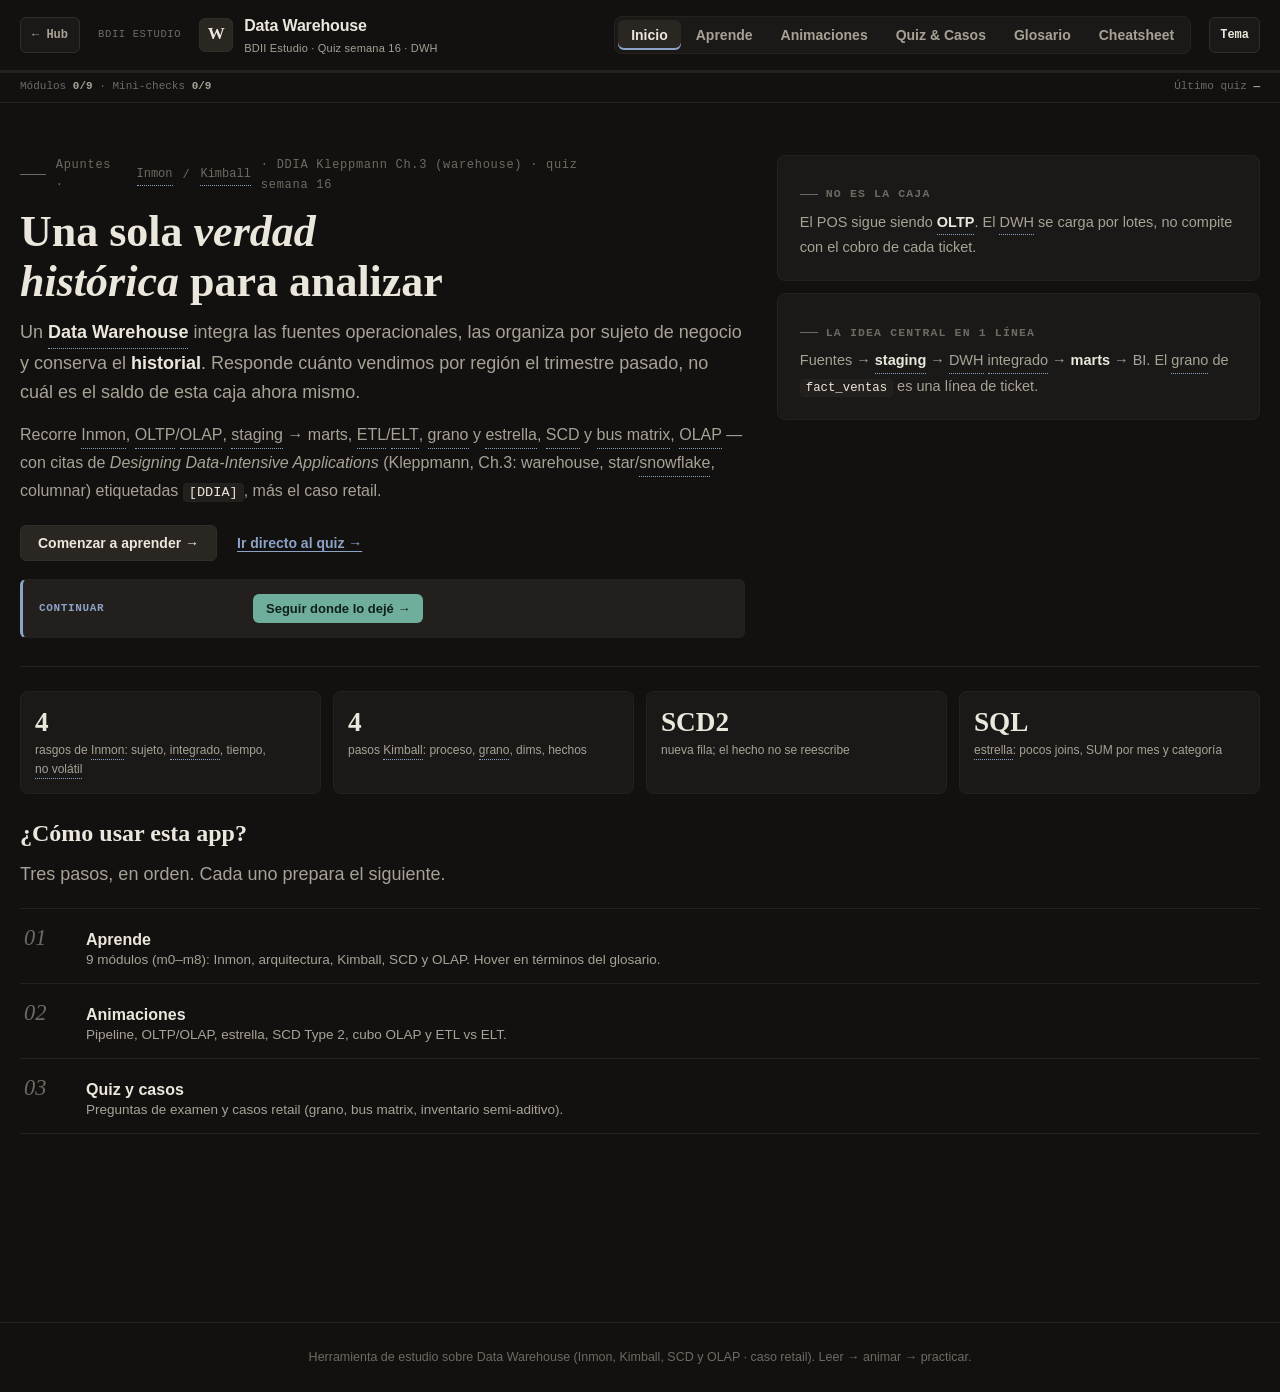
==== dwh/dwh_app.html @ 35b315e5 "Add Data Warehouse and Spark study desks for semana 16. Standalone hub cards with modules, animation" ====
<!DOCTYPE html>
<html lang="es">
<head>
<meta charset="UTF-8">
<meta name="viewport" content="width=device-width, initial-scale=1.0">
<title>Data Warehouse · BDII Estudio — Kimball / OLAP / SCD</title>
<style>
/* ============ ESTUDIO SUITE · design system v4 ("Study-desk editorial") ============
   Tesis: apuntes de curso compuestos como página editorial — titulares serif,
   datelines mono, reglas finas en vez de tarjetas, examen numerado, un solo
   azul tinta reservado a la acción. Ejes: density media · warmth cálida ·
   formality media-baja · energy quieta · ornament estructural · contrast alto.
   Offline: Georgia + sans/mono nativos (sin fuentes bloqueantes). Clases e ids
   intactos: el JS no cambia salvo iconos de módulo y flechas en tabs. */
:root{
  --bg:#131110; --bg2:#171514; --surface:#1b1917; --surface2:#221f1c; --surface3:#2a2622;
  --border:#322d27; --border-soft:#25211d;
  --text:#ece7dc; --muted:#a8a196; --dim:#6f6a61;
  --blue:#8ba3c7; --blue-soft:rgba(139,163,199,.12);
  --teal:#6fae9d; --teal-soft:rgba(111,174,157,.11);
  --orange:#c08d5c; --orange-soft:rgba(192,141,92,.11);
  --purple:#9d8ab8; --purple-soft:rgba(157,138,184,.11);
  --gold:#c2a05e; --gold-soft:rgba(194,160,94,.11);
  --pink:#b08396; --pink-soft:rgba(176,131,150,.11);
  --good:#74b18f; --bad:#c07f8c;
  --brand1:#8ba3c7; --brand2:#8ba3c7;
  --display:Georgia,'Palatino Linotype','Book Antiqua',Palatino,serif;
  --mono:ui-monospace,SFMono-Regular,Consolas,"Liberation Mono",Menlo,monospace;
  --sans:-apple-system,BlinkMacSystemFont,"Segoe UI",Roboto,"Helvetica Neue",Arial,sans-serif;
  --shadow:none;
  --shadow-sm:none;
  --radius:8px; --radius-sm:6px; --radius-xs:4px;
  --ring:0 0 0 2px rgba(139,163,199,.45);
}
*{box-sizing:border-box;}
html{scroll-behavior:smooth;}
body{
  margin:0; color:var(--text);
  font-family:var(--sans); line-height:1.7; font-size:16px;
  background:var(--bg);
  -webkit-font-smoothing:antialiased; text-rendering:optimizeLegibility;
}
body.light{
  --bg:#f4f1e9; --bg2:#ece6d5; --surface:#fbf9f2; --surface2:#f0e9d6; --surface3:#e3d8bf;
  --border:#d2c7a9; --border-soft:#e0d6bc;
  --text:#26241f; --muted:#5e594e; --dim:#948d7d;
  --blue:#3c5a86; --blue-soft:rgba(60,90,134,.09);
  --teal:#337065; --teal-soft:rgba(51,112,101,.09);
  --orange:#8f5f2b; --orange-soft:rgba(143,95,43,.09);
  --purple:#635183; --purple-soft:rgba(99,81,131,.09);
  --gold:#7d6a2e; --gold-soft:rgba(125,106,46,.10);
  --pink:#8f4f68; --pink-soft:rgba(143,79,104,.09);
  --good:#3c7a5d; --bad:#9c4a59;
  --shadow:0 1px 2px rgba(60,50,25,.08);
  --shadow-sm:0 1px 2px rgba(60,50,25,.06);
  background:var(--bg);
}
::selection{background:var(--border); color:var(--text);}
a{color:var(--blue); text-decoration:none; border-radius:3px;}
a:hover{text-decoration:underline;}
a:focus-visible, button:focus-visible, input:focus-visible{outline:none; box-shadow:var(--ring);}
::-webkit-scrollbar{width:11px; height:11px;}
::-webkit-scrollbar-thumb{background:var(--border); border-radius:8px; border:3px solid var(--bg);}
::-webkit-scrollbar-track{background:transparent;}
.skip-link{position:absolute; left:12px; top:-48px; z-index:100; background:var(--surface); color:var(--text); border:1px solid var(--border); border-radius:6px; padding:8px 14px; font-size:14px; font-weight:600; transition:top .15s ease; text-decoration:none;}
.skip-link:focus{top:12px;}

/* ============ HEADER / NAV ============ */
header{position:sticky; top:0; z-index:50; background:var(--bg); border-bottom:1px solid var(--border-soft);}
.topbar{max-width:1480px; margin:0 auto; padding:12px 20px; display:flex; align-items:center; gap:18px; flex-wrap:wrap;}
.brand{display:flex; align-items:center; gap:11px; font-weight:650; letter-spacing:-.01em; font-size:16px;}
.brand .logo{width:34px; height:34px; border-radius:6px; flex:0 0 auto; background:var(--surface3); border:1px solid var(--border); display:grid; place-items:center; font-weight:700; font-family:var(--display); font-size:17px; color:var(--text);}
.brand small{display:block; font-weight:500; font-size:11px; color:var(--muted); letter-spacing:.02em;}
.tabs{display:flex; gap:2px; margin-left:auto; flex-wrap:wrap; background:var(--surface); border:1px solid var(--border-soft); border-radius:8px; padding:3px;}
.tab{border:0; background:transparent; color:var(--muted); font-family:var(--sans); font-size:14px; font-weight:600; padding:7px 13px; border-radius:6px; cursor:pointer;}
.tab:hover{color:var(--text); background:var(--surface2);}
.tab.active{color:var(--text); background:var(--surface3); box-shadow:inset 0 -2px 0 var(--blue);}
.theme-btn{border:1px solid var(--border); background:var(--surface); color:var(--text); min-width:36px; height:36px; padding:0 10px; border-radius:6px; cursor:pointer; font-size:12px; font-weight:650; font-family:var(--mono); flex:0 0 auto;}
.theme-btn:hover{border-color:var(--dim);}
.hub-link{flex:0 0 auto; font-family:var(--mono); font-size:12px; font-weight:650; color:var(--muted); border:1px solid var(--border); background:var(--surface); padding:7px 11px; border-radius:6px; text-decoration:none; white-space:nowrap;}
.hub-link:hover{color:var(--text); border-color:var(--dim); text-decoration:none;}.suite-stamp{font-family:var(--mono);font-size:10.5px;letter-spacing:.06em;text-transform:uppercase;color:var(--dim);white-space:nowrap;}
.progress-track{height:3px; background:var(--border-soft);}
.progress-fill{height:100%; width:0; background:var(--blue); transition:width .4s ease;}

/* ============ LAYOUT / TYPE — escala 12 / 14 / 16 / 18 / 24 / 40 ============ */
main{max-width:1480px; margin:0 auto; padding:32px 20px 110px;}
.view{display:none;}
.view.active{display:block; animation:fadeUp .25s ease;}
@keyframes fadeUp{from{opacity:0;}to{opacity:1;}}
@keyframes pop{from{opacity:0;}to{opacity:1;}}
@keyframes animPulse{0%,100%{opacity:1;}50%{opacity:.55;}}
h1.title{font-family:var(--display); font-weight:700; font-size:clamp(2rem,4.4vw,2.75rem); margin:12px 0 12px; letter-spacing:0; line-height:1.12; text-wrap:balance;}
h1.title em{font-style:italic;}
h2{font-family:var(--display); font-weight:700; font-size:1.5rem; margin:0 0 12px; letter-spacing:0; line-height:1.25; text-wrap:balance;}
h3{font-family:var(--display); font-weight:700; font-size:1.15rem; margin:30px 0 10px; line-height:1.3;}
p{max-width:88ch; color:var(--muted); margin:0 0 13px; text-wrap:pretty;}
p strong, li strong, td strong{color:var(--text);}
ul, ol{color:var(--muted);}
.lede{font-size:1.125rem; color:var(--muted); max-width:84ch; line-height:1.65;}
.dateline{display:flex; align-items:center; gap:10px; font-family:var(--mono); font-size:12px; letter-spacing:.06em; color:var(--dim); margin:0 0 4px;}
.dateline::before{content:""; width:26px; height:1px; background:var(--dim);}
.dateline cite{font-style:normal; color:var(--muted);}
.kicker{display:inline-flex; align-items:center; gap:8px; font-family:var(--mono); font-size:11.5px; letter-spacing:.1em; text-transform:uppercase; color:var(--dim); font-weight:700;}
.kicker::before{content:""; width:18px; height:1px; background:var(--dim);}

.card{background:var(--surface); border:1px solid var(--border-soft); border-radius:var(--radius); padding:20px 22px; margin:14px 0;}
.card.accent-blue, .card.accent-teal, .card.accent-orange, .card.accent-purple, .card.accent-gold, .card.accent-pink{border-left:1px solid var(--border-soft);}
.callout{position:relative; border-radius:6px; padding:13px 16px 13px 48px; margin:16px 0; font-size:14px; max-width:96ch; background:var(--surface2); border:1px solid var(--border-soft); border-left:3px solid var(--dim);}
.callout::before{display:grid; place-items:center; width:24px; height:24px; border-radius:6px; position:absolute; left:12px; top:13px; font-size:13px; font-weight:700; background:var(--surface3); border:1px solid var(--border);}
.callout .lbl{font-family:var(--mono); font-size:10.5px; text-transform:uppercase; letter-spacing:.08em; margin-bottom:5px; font-weight:700; color:var(--dim);}
.callout.info{border-left-color:var(--blue);} .callout.info .lbl{color:var(--blue);} .callout.info::before{content:"i"; color:var(--blue); font-family:var(--sans); font-style:normal;}
.callout.tip{border-left-color:var(--teal);} .callout.tip .lbl{color:var(--teal);} .callout.tip::before{content:"✓"; color:var(--teal);}
.callout.warn{border-left-color:var(--orange);} .callout.warn .lbl{color:var(--orange);} .callout.warn::before{content:"!"; color:var(--orange);}
.callout.err{border-left-color:var(--bad);} .callout.err .lbl{color:var(--bad);} .callout.err::before{content:"×"; color:var(--bad);}
.callout.dark{background:var(--surface2);}
.trade{background:var(--surface2); border:1px solid var(--border-soft); border-left:3px solid var(--gold); border-radius:6px; padding:12px 15px; margin:14px 0; font-size:14px; max-width:96ch; color:var(--muted);}
.trade b{color:var(--text);}
.trade b:first-child{color:var(--text);}

code{font-family:var(--mono); font-size:.85em; background:var(--surface2); border:1px solid var(--border-soft); padding:1px 5px; border-radius:4px; color:var(--text);}
pre{background:#100f0e; color:#d8d5cf; padding:16px 18px; border-radius:4px; overflow-x:auto; font-family:var(--mono); font-size:12.5px; line-height:1.7; max-width:100%; border:1px solid var(--border-soft);}
body.light pre{background:#26241f; color:#e2ded6;}
pre code{background:none; border:0; padding:0; color:inherit; font-size:inherit;}
.kw{color:#c8b88a;} .str{color:#93b898;} .cmt{color:#6e6e76;} .fn{color:#9db4d0;} .op{color:#b39ec4;}

table{border-collapse:separate; border-spacing:0; width:100%; margin:14px 0; font-size:13.5px; border:1px solid var(--border-soft); border-radius:4px; overflow:hidden;}
th,td{padding:9px 12px; text-align:left; vertical-align:top; border-bottom:1px solid var(--border-soft);}
th{background:var(--surface2); font-weight:650; color:var(--text); font-size:12.5px;}
tr:last-child th, tr:last-child td{border-bottom:0;}
tbody tr:hover td{background:var(--surface2);}
tr:nth-child(even) td{background:color-mix(in srgb, var(--surface2) 50%, transparent);}
table, .score-chip, .step-counter{font-variant-numeric:tabular-nums;}

.pill{display:inline-block; padding:2px 10px; border-radius:999px; font-size:11.5px; font-weight:650; font-family:var(--mono); border:1px solid var(--border);}
.pill.blue{background:var(--blue-soft); color:var(--blue); border-color:transparent;}
.pill.teal{background:var(--teal-soft); color:var(--teal); border-color:transparent;}
.pill.orange{background:var(--orange-soft); color:var(--orange); border-color:transparent;}
.pill.purple{background:var(--purple-soft); color:var(--purple); border-color:transparent;}
.pill.gold{background:var(--gold-soft); color:var(--gold); border-color:transparent;}

.btn{display:inline-flex; align-items:center; gap:8px; border:1px solid var(--border); cursor:pointer; background:var(--surface3); color:var(--text); font-weight:600; font-size:14px; font-family:var(--sans); padding:9px 17px; border-radius:var(--radius-sm);}
.btn:hover{border-color:var(--dim); filter:brightness(1.1);}
.btn:active{transform:none;}
.btn:disabled{opacity:.45; cursor:default;}
.btn.ghost{background:var(--surface2); color:var(--text); border-color:var(--border-soft);}
.btn.ghost:hover{border-color:var(--dim);}
.btn.teal{background:var(--teal); border-color:transparent; color:#10201c;}
body.light .btn.teal{color:#fbf9f3;}
.btn.teal:hover{filter:brightness(.94);}
.btn.playing{background:var(--gold); border-color:transparent; color:#1a1408;}
.btn.small{padding:6px 12px; font-size:13px;}
.linklike{background:none; border:0; padding:9px 4px; cursor:pointer; color:var(--blue); font-family:var(--sans); font-size:14px; font-weight:600; text-decoration:underline; text-underline-offset:3px; text-decoration-thickness:1px;}
.linklike:hover{filter:brightness(1.15);}
.controls .btn.seg-on{border-color:var(--teal); color:var(--teal);}

/* ============ HERO (editorial: dateline, titular, una acción) ============ */
.hero{display:grid; grid-template-columns:1.5fr 1fr; gap:32px; align-items:start; padding:20px 0 8px; border-bottom:1px solid var(--border-soft); padding-bottom:28px;}
.hero-cards{display:grid; gap:12px;}
.hero-cta{display:flex; gap:16px; align-items:center; flex-wrap:wrap; margin-top:20px;}
.stat-grid{display:grid; grid-template-columns:repeat(4,1fr); gap:12px; margin:24px 0;}
.stat{background:var(--surface); border:1px solid var(--border-soft); border-radius:var(--radius); padding:16px 14px 14px; text-align:left;}
.stat .n{font-family:var(--display); font-size:1.7rem; font-weight:700; color:var(--text); font-variant-numeric:tabular-nums; line-height:1.1;}
.stat .l{font-size:12px; color:var(--muted); margin-top:4px; line-height:1.5;}
.path{list-style:none; margin:18px 0; padding:0; border-top:1px solid var(--border-soft);}
.path li{border-bottom:1px solid var(--border-soft);}
.path-step{display:flex; gap:18px; align-items:baseline; width:100%; text-align:left; background:none; border:0; padding:16px 4px; cursor:pointer; color:var(--text); font-family:var(--sans);}
.path-step:hover .path-t{color:var(--blue);}
.path-n{font-family:var(--display); font-style:italic; font-size:1.4rem; color:var(--dim); min-width:44px;}
.path-step:hover .path-n{color:var(--blue);}
.path-t{display:block; font-size:16px; font-weight:650; color:var(--text);}
.path-d{display:block; font-size:13.5px; color:var(--muted); margin-top:3px; max-width:80ch;}

/* ============ APRENDE ============ */
.aprende-layout{display:grid; grid-template-columns:220px minmax(0,1fr); gap:36px; align-items:start;}
.module-nav{position:sticky; top:78px; display:flex; flex-direction:column; gap:2px; background:var(--surface); border:1px solid var(--border-soft); border-radius:var(--radius); padding:6px;}
.module-link{display:flex; align-items:center; gap:10px; text-align:left; cursor:pointer; background:transparent; border:0; border-radius:6px; color:var(--muted); font-family:var(--sans); font-size:13.5px; font-weight:600; padding:8px 11px; border-left:2px solid transparent;}
.module-link:hover{background:var(--surface2); color:var(--text);}
.module-link.active{background:var(--surface2); color:var(--text); border-left-color:var(--blue);}
.module-link .idx{font-family:var(--mono); font-size:11px; color:var(--dim);}
.module-link.done .check{margin-left:auto; color:var(--good); font-size:13px; font-weight:700;}
.module-content{min-width:0;}
.module-content > h2{margin-top:4px;}
.done-banner{display:none; align-items:center; gap:10px; background:var(--surface2); border:1px solid var(--border-soft); border-left:3px solid var(--good); border-radius:6px; padding:9px 14px; margin-bottom:14px; color:var(--text); font-weight:600; font-size:14px;}
.module-pager{display:flex; justify-content:space-between; gap:12px; margin-top:24px; flex-wrap:wrap;}
.legend{display:flex; gap:10px; flex-wrap:wrap; margin:14px 0;}

/* ============ SVG figures ============ */
figure{margin:20px 0;}
figure svg{width:100%; height:auto; display:block; background:var(--surface); border:1px solid var(--border-soft); border-radius:4px;}
figure figcaption{font-size:14px; color:var(--muted); background:var(--surface); border:1px solid var(--border-soft); border-radius:6px; padding:9px 13px; margin-top:8px; font-family:var(--sans);}
figure figcaption span{color:var(--text);}
.tnode{font:600 13px var(--sans); fill:var(--text);}
.tedge{font:400 11px var(--mono); fill:var(--muted);}
svg text.svgcap{font:700 14px var(--sans); fill:var(--gold);}
svg .flow{stroke-dasharray:7 5; animation:dashmove 0.9s linear infinite;}
@keyframes dashmove{to{stroke-dashoffset:-12;}}
.controls{display:flex; gap:10px; flex-wrap:wrap; align-items:center; margin:12px 0;}
.controls label{cursor:pointer;}
input[type="checkbox"]{accent-color:var(--blue);}
input[type="range"]{-webkit-appearance:none; appearance:none; height:4px; border-radius:99px; background:var(--border); outline-offset:4px;}
input[type="range"]::-webkit-slider-thumb{-webkit-appearance:none; width:16px; height:16px; border-radius:50%; background:var(--text); border:none; cursor:pointer;}
input[type="range"]::-moz-range-thumb{width:16px; height:16px; border-radius:50%; background:var(--text); border:none; cursor:pointer;}

/* ============ ANIM feedback ============ */
.anim-status{display:flex; align-items:center; gap:12px; margin:14px 0 4px; flex-wrap:wrap;}
.status-badge{font-family:var(--mono); font-size:11.5px; font-weight:700; padding:3px 11px; border-radius:999px; background:var(--surface2); border:1px solid var(--border); color:var(--muted); white-space:nowrap;}
.status-badge.playing{color:var(--teal); border-color:var(--teal); animation:animPulse 1.4s ease-in-out infinite;}
.status-badge.paused{color:var(--gold); border-color:var(--gold);}
.status-badge.done{color:var(--good); border-color:var(--good);}
.anim-progress{flex:1; min-width:140px; height:6px; border-radius:999px; background:var(--surface2); overflow:hidden; border:1px solid var(--border-soft);}
.anim-progress-fill{height:100%; width:0; background:var(--blue); transition:width .4s ease;}
.step-counter{font-family:var(--mono); font-size:12px; color:var(--dim); min-width:52px; text-align:right;}
.narrator{background:var(--surface); border:1px solid var(--border-soft); border-left:3px solid var(--blue); border-radius:6px; padding:11px 15px; margin:10px 0; font-size:15px; line-height:1.65; color:var(--text); min-height:52px;}
.narrator b{color:var(--text);}

/* ============ QUIZ (examen numerado) ============ */
.quiz-toolbar{display:flex; gap:12px; align-items:center; flex-wrap:wrap; margin:14px 0;}
.score-chip{background:var(--surface); border:1px solid var(--border); border-radius:999px; padding:6px 14px; font-weight:650; font-family:var(--mono); font-size:13.5px; font-variant-numeric:tabular-nums;}
.question-card{background:var(--surface); border:1px solid var(--border-soft); border-radius:var(--radius); padding:20px 22px; margin:16px 0; scroll-margin-top:90px;}
.qmeta{display:flex; gap:8px; align-items:center; margin-bottom:10px; flex-wrap:wrap;}
.qmeta .qnum{font-family:var(--display); font-style:italic; font-size:15px; color:var(--dim);}
.qtag{font-family:var(--mono); font-size:11px; font-weight:700; padding:2px 9px; border-radius:999px; border:1px solid transparent;}
.qtext{font-size:16.5px; font-weight:650; margin-bottom:12px; color:var(--text); line-height:1.6;}
.opts{counter-reset:qa;}
.opt{position:relative; display:block; width:100%; text-align:left; cursor:pointer; font-family:var(--sans); background:var(--surface); border:1px solid var(--border-soft); color:var(--text); border-radius:6px; padding:10px 13px 10px 50px; margin:7px 0; font-size:14px; line-height:1.55;}
.opt::before{counter-increment:qa; content:counter(qa,upper-alpha); position:absolute; left:11px; top:50%; transform:translateY(-50%); width:26px; height:26px; display:grid; place-items:center; border-radius:6px; background:var(--surface2); border:1px solid var(--border); font-family:var(--mono); font-size:12px; font-weight:700; color:var(--dim);}
.opt:hover{border-color:var(--dim);}
.opt:hover::before{color:var(--text); border-color:var(--dim);}
.opt.correct{border-color:var(--good);}
.opt.correct::before{background:var(--good); border-color:var(--good); color:#0e1512;}
.opt.wrong{border-color:var(--bad);}
.opt.wrong::before{background:var(--bad); border-color:var(--bad); color:#fff;}
.opt:disabled{cursor:default;}
.opt:disabled:not(.correct):not(.wrong){opacity:.7;}
.explain{display:none; background:var(--surface2); border:1px solid var(--border-soft); border-left:3px solid var(--teal); border-radius:0 6px 6px 0; padding:13px 15px; margin-top:11px; font-size:13.5px; color:var(--muted);}
.explain.show{display:block; animation:pop .2s ease;}
.explain .why{font-weight:700; color:var(--text);}
.quiz-result{display:none; text-align:center; padding:30px; background:var(--surface); border-radius:var(--radius); border:1px solid var(--border-soft); margin:20px 0;}
.quiz-result.show{display:block; animation:pop .25s ease;}
.big-score{font-family:var(--display); font-size:3.2rem; font-weight:700; color:var(--text); font-variant-numeric:tabular-nums; line-height:1;}
.grade-bar{height:10px; border-radius:999px; background:var(--surface2); border:1px solid var(--border-soft); overflow:hidden; margin:14px auto; max-width:420px;}
.grade-fill{height:100%; width:0; border-radius:999px; background:var(--blue); transition:width .6s ease;}
.case-card{background:var(--surface); border:1px solid var(--border-soft); border-radius:var(--radius); padding:20px 22px; margin:18px 0; scroll-margin-top:90px;}
.case-card h3{margin-top:6px;}
.case-step{background:var(--surface2); border:1px solid var(--border-soft); border-radius:6px; padding:12px 15px; margin:10px 0; font-size:14px;}
.hint-btn{font-family:var(--mono); font-size:12.5px;}
.reveal-btn{margin-top:6px;}

/* ============ GLOSARIO ============ */
.glossary-search{width:100%; max-width:480px; background:var(--surface); border:1px solid var(--border); color:var(--text); font-family:var(--sans); font-size:14.5px; padding:11px 15px 11px 40px; border-radius:6px; margin:12px 0 8px; background-image:url("data:image/svg+xml,%3Csvg xmlns='http://www.w3.org/2000/svg' width='15' height='15' viewBox='0 0 24 24' fill='none' stroke='%236f6a61' stroke-width='2.2' stroke-linecap='round'%3E%3Ccircle cx='11' cy='11' r='7'/%3E%3Cpath d='M20 20l-3.5-3.5'/%3E%3C/svg%3E"); background-repeat:no-repeat; background-position:13px center;}
.glossary-search:focus{border-color:var(--blue); box-shadow:var(--ring); outline:none;}
.glossary-search::placeholder{color:var(--dim);}
.gloss-term{background:var(--surface); border:1px solid var(--border-soft); border-radius:6px; padding:15px 17px; margin:10px 0; border-left:2px solid transparent;}
.gloss-term:hover{border-left-color:var(--dim);}
.gloss-term h3{margin:0 0 5px; font-size:15.5px;}
.gloss-term .def{color:var(--muted); font-size:14px;}

/* ============ CHEATSHEET ============ */
#cheatsheetContent{display:grid; grid-template-columns:1fr 1fr; gap:0 14px; align-items:start;}
#cheatsheetContent .card{margin:7px 0;}
#cheatsheetContent .card:first-child{grid-column:1 / -1;}

footer{margin-top:60px; padding:24px 20px; border-top:1px solid var(--border-soft); text-align:center; color:var(--dim); font-size:12.5px;}

@media(max-width:860px){
  body{font-size:15.5px;}
  .hero{grid-template-columns:1fr;}
  .stat-grid{grid-template-columns:repeat(2,1fr);}
  .path-step{padding:14px 2px;}
  #cheatsheetContent{grid-template-columns:1fr;}
  .aprende-layout{grid-template-columns:1fr;}
  .module-nav{position:static; flex-direction:row; overflow-x:auto; padding:6px; scrollbar-width:thin;}
  .module-link{white-space:nowrap; border-left:0; border-bottom:2px solid transparent; border-radius:0;}
  .module-link.active{border-bottom-color:var(--blue);}
  h1.title{font-size:1.7rem;}
  .tabs{margin-left:0;}
  table{display:block; overflow-x:auto;}
}
@media print{
  header, .hub-link, .suite-stamp, .tabs, .theme-btn, .progress-track, .controls, .anim-status, .narrator, .quiz-toolbar, #glossarySearch, .module-pager, .theme-btn, .module-nav, footer{display:none !important;}
  body{background:#fff;}
  main{max-width:100%; padding:0;}
  .view{display:none !important;}
  #view-cheatsheet{display:block !important;}
  #cheatsheetContent{display:grid; grid-template-columns:1fr 1fr; gap:8px;}
  #cheatsheetContent .card{box-shadow:none; break-inside:avoid; border:1px solid #999; margin:4px 0; padding:10px 12px;}
}
@media (prefers-reduced-motion: reduce){
  html{scroll-behavior:auto;}
  *, *::before, *::after{animation-duration:.01ms !important; animation-iteration-count:1 !important; transition-duration:.01ms !important;}
  svg .flow{animation:none;}
}


/* ============ GLOSSARY TIP BUBBLES (Study-desk speech) ============ */
.tip-term{position:relative; cursor:help; border-bottom:1.5px dotted var(--blue); color:inherit; font-weight:650; background:transparent; padding:0; margin:0; font:inherit; display:inline; border-radius:0; border-top:0; border-left:0; border-right:0;}
.tip-term:hover, .tip-term:focus-visible, .tip-term.is-open{border-bottom-color:var(--gold); color:var(--gold);}
.tip-term:focus-visible{outline:none; box-shadow:none;}
.tip-bubble{position:absolute; z-index:80; left:50%; bottom:calc(100% + 10px); transform:translateX(-50%); width:min(340px, 78vw); padding:12px 14px; background:var(--surface2); color:var(--text); border:1px solid var(--border); border-radius:10px 10px 10px 4px; box-shadow:0 8px 24px rgba(0,0,0,.28); font-family:var(--sans); font-size:13px; font-weight:500; line-height:1.55; text-align:left; opacity:0; visibility:hidden; pointer-events:none; transition:opacity .15s ease, visibility .15s ease;}
.tip-bubble::after{content:""; position:absolute; left:50%; bottom:-7px; transform:translateX(-50%) rotate(45deg); width:12px; height:12px; background:var(--surface2); border-right:1px solid var(--border); border-bottom:1px solid var(--border);}
.tip-bubble .tip-k{display:block; font-family:var(--mono); font-size:11px; letter-spacing:.04em; text-transform:uppercase; color:var(--blue); margin-bottom:4px;}
.tip-bubble .tip-ref{display:block; margin-top:6px; font-size:11.5px; color:var(--dim);}
.tip-term:hover .tip-bubble, .tip-term:focus-within .tip-bubble, .tip-term.is-open .tip-bubble{opacity:1; visibility:visible; pointer-events:auto;}
.tip-term.tip-below .tip-bubble{bottom:auto; top:calc(100% + 10px); border-radius:4px 10px 10px 10px;}
.tip-term.tip-below .tip-bubble::after{bottom:auto; top:-7px; border-right:0; border-bottom:0; border-left:1px solid var(--border); border-top:1px solid var(--border);}
@media (hover:none){
  .tip-term:hover .tip-bubble{opacity:0; visibility:hidden;}
  .tip-term.is-open .tip-bubble{opacity:1; visibility:visible; pointer-events:auto;}
}
@media print{ .tip-bubble{display:none !important;} .tip-term{border-bottom:none; font-weight:inherit;} }

/* ============ STUDY UX v5 (resume / TOC / quiz modes / comfort) ============ */
.progress-meta{display:flex; justify-content:space-between; gap:10px; align-items:center; max-width:1480px; margin:0 auto; padding:4px 20px 6px; font-family:var(--mono); font-size:11px; color:var(--dim); flex-wrap:wrap;}
.progress-meta b{color:var(--muted); font-weight:650;}
.continue-card{margin:18px 0 0; padding:14px 16px; background:var(--surface2); border:1px solid var(--border-soft); border-left:3px solid var(--blue); border-radius:6px; display:flex; gap:14px; align-items:center; flex-wrap:wrap;}
.continue-card .cc-label{font-family:var(--mono); font-size:11px; letter-spacing:.06em; text-transform:uppercase; color:var(--blue); font-weight:700;}
.continue-card .cc-detail{font-size:14px; color:var(--muted); flex:1; min-width:200px;}
.continue-card .cc-detail strong{color:var(--text);}
.module-outline{position:sticky; top:78px; z-index:5; display:flex; gap:6px; flex-wrap:wrap; padding:8px 0 10px; margin:0 0 8px; background:linear-gradient(var(--bg) 70%, transparent); border-bottom:1px solid var(--border-soft);}
.module-outline a{font-family:var(--mono); font-size:11px; font-weight:650; color:var(--muted); text-decoration:none; padding:4px 9px; border-radius:999px; border:1px solid var(--border-soft); background:var(--surface); white-space:nowrap;}
.module-outline a:hover{color:var(--text); border-color:var(--dim); text-decoration:none;}
.module-content h3, .module-content .trade{scroll-margin-top:110px;}
.module-chip{font-family:var(--mono); font-size:11px; font-weight:700; color:var(--dim); margin:0 0 8px;}
.module-content.reading-mode{line-height:1.85;}
.module-content.reading-mode p, .module-content.reading-mode .lede{max-width:72ch; font-size:1.05em;}
.anim-learn-link{margin-top:10px; font-size:13px;}
.seg-tabs{display:flex; gap:4px; flex-wrap:wrap; margin:10px 0 4px; background:var(--surface); border:1px solid var(--border-soft); border-radius:8px; padding:3px; width:fit-content;}
.seg-tab{border:0; background:transparent; color:var(--muted); font-family:var(--sans); font-size:13.5px; font-weight:600; padding:7px 14px; border-radius:6px; cursor:pointer;}
.seg-tab:hover{color:var(--text); background:var(--surface2);}
.seg-tab.active{color:var(--text); background:var(--surface3); box-shadow:inset 0 -2px 0 var(--blue);}
.quiz-panel, .cases-panel{display:none;}
.quiz-panel.active, .cases-panel.active{display:block;}
.quiz-modes, .quiz-filters, .quiz-page-ctl{display:flex; gap:6px; align-items:center; flex-wrap:wrap;}
.quiz-modes .btn.seg-on, .quiz-filters .btn.seg-on, .quiz-page-ctl .btn.seg-on{border-color:var(--blue); color:var(--blue);}
.quiz-nav{display:flex; gap:10px; align-items:center; justify-content:space-between; flex-wrap:wrap; margin:14px 0;}
.quiz-map{display:flex; gap:4px; flex-wrap:wrap; max-width:100%;}
.quiz-map button{width:28px; height:28px; border-radius:6px; border:1px solid var(--border-soft); background:var(--surface); color:var(--dim); font-family:var(--mono); font-size:11px; font-weight:700; cursor:pointer; padding:0;}
.quiz-map button:hover{border-color:var(--dim); color:var(--text);}
.quiz-map button.answered{background:var(--blue-soft); color:var(--blue); border-color:transparent;}
.quiz-map button.wrong{background:var(--pink-soft); color:var(--bad);}
.quiz-map button.correct{background:var(--teal-soft); color:var(--good);}
.quiz-map button.current{box-shadow:var(--ring);}
.quiz-remediation{text-align:left; margin:16px auto 0; max-width:640px;}
.quiz-remediation a{display:inline-block; margin:3px 6px 3px 0; font-size:13px;}
.tip-bubble .tip-gloss{display:inline-block; margin-top:8px; font-family:var(--mono); font-size:11px; font-weight:700; color:var(--blue); cursor:pointer; border:0; background:none; padding:0; text-decoration:underline; text-underline-offset:2px;}
.tip-term.tip-left .tip-bubble{left:0; transform:none;}
.tip-term.tip-right .tip-bubble{left:auto; right:0; transform:none;}
body.light .module-outline{background:linear-gradient(var(--bg) 70%, transparent);}
@media(max-width:860px){
  .module-outline{position:static; top:auto;}
}
@media print{
  .continue-card, .seg-tabs, .quiz-modes, .quiz-filters, .quiz-page-ctl, .quiz-nav, .module-outline, .module-chip, .progress-meta, .anim-learn-link, .print-hint{display:none !important;}
  @page{margin:12mm;}
}

</style>
</head>
<body><a class="skip-link" href="#main">Saltar al contenido</a>
<header>
  <div class="topbar">
    <a class="hub-link" href="../index.html">← Hub</a><span class="suite-stamp">BDII Estudio</span>
    <div class="brand"><div class="logo">W</div><div><div>Data Warehouse</div>
        <small>BDII Estudio · Quiz semana 16 · DWH</small></div></div>
    <nav class="tabs" id="tabs" role="tablist" aria-label="Vistas de estudio">
      <button class="tab active" role="tab" aria-selected="true" data-view="inicio">Inicio</button>
      <button class="tab" role="tab" aria-selected="false" data-view="aprende">Aprende</button>
      <button class="tab" role="tab" aria-selected="false" data-view="animaciones">Animaciones</button>
      <button class="tab" role="tab" aria-selected="false" data-view="quiz">Quiz & Casos</button>
      <button class="tab" role="tab" aria-selected="false" data-view="glosario">Glosario</button>
      <button class="tab" role="tab" aria-selected="false" data-view="cheatsheet">Cheatsheet</button>
    </nav>
    <button type="button" class="theme-btn" id="themeBtn" title="Cambiar tema" aria-label="Cambiar tema">Tema</button>
  </div>
  <div class="progress-track"><div class="progress-fill" id="progressFill"></div></div>
  <div class="progress-meta" id="progressMeta"><span id="progressLabel">Módulos 0/9</span><span id="progressQuizHint"></span></div>
</header>
<main id="main">
<section id="view-inicio" class="view active">
  <div class="hero">
    <div>
      <p class="dateline">Apuntes · Inmon/Kimball · DDIA Kleppmann Ch.3 (warehouse) · quiz semana 16</p>
      <h1 class="title">Una sola <em>verdad histórica</em> para analizar</h1>
      <p class="lede">Un <strong>Data Warehouse</strong> integra las fuentes operacionales, las organiza por sujeto de negocio y conserva el <strong>historial</strong>. Responde cuánto vendimos por región el trimestre pasado, no cuál es el saldo de esta caja ahora mismo.</p>
      <p>Recorre Inmon, OLTP/OLAP, staging → marts, ETL/ELT, grano y estrella, SCD y bus matrix, OLAP — con citas de <cite>Designing Data-Intensive Applications</cite> (Kleppmann, Ch.3: warehouse, star/snowflake, columnar) etiquetadas <code>[DDIA]</code>, más el caso retail.</p>
      <div class="hero-cta">
        <button class="btn" onclick="go('aprende')">Comenzar a aprender →</button>
        <button class="linklike" onclick="go('quiz')">Ir directo al quiz →</button>
      </div>
      <div class="continue-card" id="continueCard" hidden>
        <div>
          <div class="cc-label">Continuar</div>
          <div class="cc-detail" id="continueDetail"></div>
        </div>
        <button class="btn teal small" id="continueBtn" type="button">Seguir donde lo dejé →</button>
      </div>
    </div>
    <div class="hero-cards">
      <div class="card accent-blue" style="margin:0;"><div class="kicker">No es la caja</div><p style="margin:6px 0 0; font-size:14.5px;">El POS sigue siendo <strong>OLTP</strong>. El DWH se carga por lotes, no compite con el cobro de cada ticket.</p></div>
      <div class="card accent-teal" style="margin:0;"><div class="kicker">La idea central en 1 línea</div><p style="margin:6px 0 0; font-size:14.5px;">Fuentes → <strong>staging</strong> → DWH integrado → <strong>marts</strong> → BI. El grano de <code>fact_ventas</code> es una línea de ticket.</p></div>
    </div>
  </div>
  <div class="stat-grid">
    <div class="stat"><div class="n">4</div><div class="l">rasgos de Inmon: sujeto, integrado, tiempo, no volátil</div></div>
    <div class="stat"><div class="n">4</div><div class="l">pasos Kimball: proceso, grano, dims, hechos</div></div>
    <div class="stat"><div class="n">SCD2</div><div class="l">nueva fila; el hecho no se reescribe</div></div>
    <div class="stat"><div class="n">SQL</div><div class="l">estrella: pocos joins, SUM por mes y categoría</div></div>
  </div>
  <h2>¿Cómo usar esta app?</h2>
  <p class="lede">Tres pasos, en orden. Cada uno prepara el siguiente.</p>
  <ol class="path">
    <li><button class="path-step" onclick="go('aprende')"><span class="path-n">01</span><span><span class="path-t">Aprende</span><span class="path-d">9 módulos (m0–m8): Inmon, arquitectura, Kimball, SCD y OLAP. Hover en términos del glosario.</span></span></button></li>
    <li><button class="path-step" onclick="go('animaciones')"><span class="path-n">02</span><span><span class="path-t">Animaciones</span><span class="path-d">Pipeline, OLTP/OLAP, estrella, SCD Type 2, cubo OLAP y ETL vs ELT.</span></span></button></li>
    <li><button class="path-step" onclick="go('quiz')"><span class="path-n">03</span><span><span class="path-t">Quiz y casos</span><span class="path-d">Preguntas de examen y casos retail (grano, bus matrix, inventario semi-aditivo).</span></span></button></li>
  </ol>
</section>
<section id="view-aprende" class="view">
  <span class="kicker">Ruta de aprendizaje</span>
  <h2>Aprende Data Warehouse desde cero</h2>
  <p class="lede">Sigue los módulos en orden. Fuente: apuntes de Data Warehouse (Inmon, Kimball, grano, SCD, OLAP) y el caso retail. Los términos con <strong>subrayado punteado</strong> abren el glosario. Los <strong>Trade-off</strong> son los que más caen en el quiz.</p>
  <div class="aprende-layout"><nav class="module-nav" id="moduleNav"></nav><div class="module-content" id="moduleContent"></div></div>
</section>
<section id="view-animaciones" class="view">
  <span class="kicker">Laboratorio visual</span>
  <h2>Animaciones interactivas</h2>
  <p class="lede">Pipeline del almacén, OLTP frente a OLAP, estrella, SCD Type 2, cubo y ETL/ELT. Cada animación tiene play/paso y narrador.</p>
  <div class="card accent-blue" id="anim-pipeline"><h3>1 · Pipeline: fuentes, staging, DWH, marts, BI</h3>
    <p style="font-size:14px;">El lote sale del POS, aterriza crudo, se integra y recién entonces alimenta el dashboard.</p>
    <div class="controls"><button class="btn small" onclick="animPipeline.step()">Siguiente paso →</button><button class="btn small ghost" onclick="animPipeline.play()">Reproducir</button><button class="btn small ghost" onclick="animPipeline.reset()">Reiniciar</button></div>
    <figure><svg id="svgGraph" viewBox="0 0 720 340" role="img" aria-label="Pipeline DWH"></svg><figcaption>Pipeline · <span id="graphCaption">Pulsa "Siguiente paso".</span></figcaption></figure>
    <p class="anim-learn-link"><button class="linklike" type="button" onclick="goModule('m2')">Leer en Aprende → Módulo 2</button></p></div>
  <div class="card accent-purple" id="anim-oltp-olap"><h3>2 · OLTP de caja frente a OLAP</h3>
    <p style="font-size:14px;">Stock de un SKU ahora mismo, contra ventas de categoría en el trimestre.</p>
    <div class="controls"><button class="btn small" onclick="animOltpOlap.step()">Siguiente paso →</button><button class="btn small ghost" onclick="animOltpOlap.play()">Reproducir</button><button class="btn small ghost" onclick="animOltpOlap.reset()">Reiniciar</button></div>
    <figure><svg id="svgCheck" viewBox="0 0 720 360" role="img" aria-label="OLTP vs OLAP"></svg><figcaption>OLTP / OLAP · <span id="checkCaption">Pulsa "Siguiente paso".</span></figcaption></figure>
    <p class="anim-learn-link"><button class="linklike" type="button" onclick="goModule('m1')">Leer en Aprende → Módulo 1</button></p></div>
  <div class="card accent-teal" id="anim-star"><h3>3 · Estrella de FactVentas</h3>
    <p style="font-size:14px;">Hecho al centro, dimensiones alrededor y <code>ticket_id</code> degenerado.</p>
    <div class="controls"><button class="btn small" onclick="animStar.step()">Siguiente paso →</button><button class="btn small ghost" onclick="animStar.play()">Reproducir</button><button class="btn small ghost" onclick="animStar.reset()">Reiniciar</button></div>
    <figure><svg id="svgEnemy" viewBox="0 0 720 300" role="img" aria-label="Esquema estrella"></svg><figcaption>Estrella · <span id="enemyCaption">Pulsa "Siguiente paso".</span></figcaption></figure>
    <p class="anim-learn-link"><button class="linklike" type="button" onclick="goModule('m5')">Leer en Aprende → Módulo 5</button></p></div>
  <div class="card accent-orange" id="anim-scd2"><h3>4 · SCD Type 2: Ana pasa a VIP</h3>
    <p style="font-size:14px;">Nueva fila con vigencia. Las ventas viejas siguen en la surrogate anterior.</p>
    <div class="controls"><button class="btn small" onclick="animScd2.step()">Siguiente paso →</button><button class="btn small ghost" onclick="animScd2.play()">Reproducir</button><button class="btn small ghost" onclick="animScd2.reset()">Reiniciar</button></div>
    <figure><svg id="svgZookie" viewBox="0 0 720 340" role="img" aria-label="SCD Type 2"></svg><figcaption>SCD 2 · <span id="zookieCaption">Pulsa "Siguiente paso".</span></figcaption></figure>
    <p class="anim-learn-link"><button class="linklike" type="button" onclick="goModule('m7')">Leer en Aprende → Módulo 7</button></p></div>
  <div class="card accent-gold" id="anim-cube"><h3>5 · Operaciones OLAP</h3>
    <p style="font-size:14px;">Roll-up, drill-down, slice, dice y pivot sobre el cubo de ventas.</p>
    <div class="controls"><button class="btn small" onclick="animCube.step()">Siguiente paso →</button><button class="btn small ghost" onclick="animCube.play()">Reproducir</button><button class="btn small ghost" onclick="animCube.reset()">Reiniciar</button></div>
    <figure><svg id="svgArch" viewBox="0 0 720 360" role="img" aria-label="Operaciones OLAP"></svg><figcaption>Cubo · <span id="archCaption">Pulsa "Siguiente paso".</span></figcaption></figure>
    <p class="anim-learn-link"><button class="linklike" type="button" onclick="goModule('m8')">Leer en Aprende → Módulo 8</button></p></div>
  <div class="card accent-pink" id="anim-etl-elt"><h3>6 · ETL frente a ELT</h3>
    <p style="font-size:14px;">Transformar antes de cargar, o cargar crudo y transformar con SQL en el destino.</p>
    <div class="controls"><button class="btn small" onclick="animEtlElt.step()">Siguiente paso →</button><button class="btn small ghost" onclick="animEtlElt.play()">Reproducir</button><button class="btn small ghost" onclick="animEtlElt.reset()">Reiniciar</button></div>
    <figure><svg id="svgEtl" viewBox="0 0 720 340" role="img" aria-label="ETL vs ELT"></svg><figcaption>ETL / ELT · <span id="etlCaption">Pulsa "Siguiente paso".</span></figcaption></figure>
    <p class="anim-learn-link"><button class="linklike" type="button" onclick="goModule('m3')">Leer en Aprende → Módulo 3</button></p></div>
</section>
<section id="view-quiz" class="view">
  <span class="kicker">Comprueba tu aprendizaje</span>
  <h2>Quiz y casos</h2>
  <p class="lede">Las marcadas con <span class="pill gold">trade-off</span> preguntan <strong>qué se gana y qué se pierde</strong>. Usa Estudio (feedback ya), Examen (nota al final) o Solo falladas.</p>
  <div class="seg-tabs" role="tablist" aria-label="Quiz o casos">
    <button type="button" class="seg-tab active" id="tabQuizPanel" data-panel="quiz">Preguntas</button>
    <button type="button" class="seg-tab" id="tabCasesPanel" data-panel="cases">Casos</button>
  </div>
  <div class="quiz-panel active" id="quizPanel">
    <div class="quiz-toolbar">
      <span class="score-chip" id="scoreChip">0 / 0 correctas</span>
      <div class="quiz-modes" id="quizModes">
        <button type="button" class="btn ghost small seg-on" data-mode="study">Estudio</button>
        <button type="button" class="btn ghost small" data-mode="exam">Examen</button>
        <button type="button" class="btn ghost small" data-mode="wrong">Solo falladas</button>
      </div>
      <div class="quiz-filters" id="quizFilters"></div>
      <div class="quiz-page-ctl" id="quizPageCtl">
        <span style="font-size:12px;color:var(--dim);font-family:var(--mono);">Vista</span>
        <button type="button" class="btn ghost small" data-page="1">1</button>
        <button type="button" class="btn ghost small" data-page="5">5</button>
        <button type="button" class="btn ghost small seg-on" data-page="all">Todas</button>
      </div>
      <button class="btn ghost small" type="button" onclick="quiz.reset()">Reiniciar</button>
    </div>
    <div class="quiz-nav" id="quizNav" hidden>
      <button type="button" class="btn ghost small" id="quizPrev">← Anterior</button>
      <div class="quiz-map" id="quizMap"></div>
      <button type="button" class="btn ghost small" id="quizNext">Siguiente →</button>
    </div>
    <div id="quizContainer"></div>
    <div class="quiz-result" id="quizResult">
      <div class="big-score" id="quizPercent">0%</div>
      <div class="grade-bar"><div class="grade-fill" id="gradeFill"></div></div>
      <p id="quizMsg" style="text-align:center; margin:0 auto;"></p>
      <div class="quiz-remediation" id="quizRemediation"></div>
    </div>
  </div>
  <div class="cases-panel" id="casesPanel">
    <h2 style="margin-top:8px;">Casos prácticos</h2>
    <p class="lede">Intenta resolver antes de ver la solución. Pistas y soluciones se guardan en este dispositivo.</p>
    <div id="casesContainer"></div>
  </div>
</section>
<section id="view-glosario" class="view">
  <span class="kicker">Referencia rápida</span>
  <h2>Glosario</h2>
  <p class="lede">Misma fuente que las burbujas del Aprende. Escribe para filtrar (ej: grano, SCD, estrella, OLAP).</p>
  <input class="glossary-search" id="glossarySearch" type="text" placeholder="Filtra por término o definición (ej: grano, SCD, estrella, OLAP)…">
  <div id="glossaryList"></div>
</section>
<section id="view-cheatsheet" class="view">
  <span class="kicker">Repaso de último minuto</span>
  <h2>Cheatsheet</h2>
  <p class="lede">Todo lo esencial en una página. Ideal para imprimir o guardar PDF antes del quiz.</p>
  <div class="hero-cta print-hint" style="margin:10px 0 16px;">
    <button type="button" class="btn teal small" onclick="window.print()">Imprimir / Guardar PDF</button>
    <span style="font-size:13px;color:var(--dim);">Esta pestaña ya está activa — Ctrl+P también funciona.</span>
  </div>
  <div id="cheatsheetContent"></div>
</section>
</main>
<footer>Herramienta de estudio sobre Data Warehouse (Inmon, Kimball, SCD y OLAP · caso retail). Leer → animar → practicar.</footer>
<script>
const MODULES = [
{ id:'m0', tag:'Módulo 0', accent:'gold', title:'Qué es un Data Warehouse y por qué se separa del OLTP',
summary:'Repositorio analítico con historial. El analista consulta otra base para no frenar la caja.',
html: `
<p class="lede">Un <strong>Data Warehouse</strong> es un repositorio centralizado, orientado al análisis, que integra datos de varios sistemas operacionales, los modela para consultar y guarda un <strong>historial</strong> consistente. No es la caja.</p>
<div class="callout info"><div class="lbl">Fuente · [resumen]</div>Bill Inmon lo caracteriza en cuatro rasgos: <strong>orientado al sujeto</strong>, <strong>integrado</strong>, con <strong>variación en el tiempo</strong> y <strong>no volátil</strong>. Sirve para preguntar cuánto vendimos por región el trimestre pasado comparado con el año anterior. No sirve para preguntar el saldo de la cuenta X en este instante.</div>
<h3>Las cuatro ideas, en corto</h3>
<table><tr><th>#</th><th>Rasgo</th><th>En la práctica</th></tr>
<tr><td>1</td><td>Orientado al sujeto</td><td>Ventas, clientes, inventario — no “el módulo del ERP”.</td></tr>
<tr><td>2</td><td>Integrado</td><td>Misma clave de cliente, misma moneda, misma zona horaria.</td></tr>
<tr><td>3</td><td>Variación en el tiempo</td><td>Queda el estado de ayer, no solo el valor de hoy.</td></tr>
<tr><td>4</td><td>No volátil</td><td>Se carga por lotes. Un hecho ya cargado no se edita como un pedido.</td></tr></table>
<div class="callout info"><div class="lbl">Fuente · [DDIA · p.113]</div>"Those queries are often expensive, scanning large parts of the dataset, which can harm the performance of concurrently executing transactions."<br>Kleppmann cuenta por qué el administrador no deja al analista suelto en la base operacional: la consulta ad hoc recorre una porción grande de los datos y le quita aire a las transacciones que se están cobrando al mismo tiempo. Por eso, a finales de los 80 y principios de los 90, las empresas dejaron de usar el OLTP para analítica y pasaron a una base aparte.</div>
<div class="callout info"><div class="lbl">Fuente · [DDIA · p.114]</div>"A data warehouse, by contrast, is a separate database that analysts can query to their hearts' content, without affecting OLTP operations."<br>El almacén es esa otra base. Contiene una <strong>copia de solo lectura</strong> de los distintos OLTP de la empresa. El dato se extrae (volcado periódico o flujo continuo de cambios), se transforma a un esquema cómodo para analizar, se limpia y se carga. Ese proceso es el <strong>ETL</strong> (Fig. 3-8). La ventaja: el almacén se puede optimizar para el patrón analítico; los índices del capítulo, que sirven al OLTP, no responden bien una agregación grande.</div>
<div class="callout tip"><div class="lbl">Didáctico · caso retail</div>La caja (POS) anota cada venta al momento: eso es operacional. De noche el almacén analítico copia esas ventas, las cruza con productos, tiendas y el calendario fiscal, y las deja quietas. Sin ese almacén, cada gerencia exporta un Excel con su propia definición de “venta”. Con el DWH, todos leen la misma verdad histórica, y el cobro del sábado de rebajas no compite con el tablero.</div>
<div class="trade"><b>Trade-off 0 · Una sola verdad, un poco más tarde.</b> Ganas: el analista consulta cuanto quiera y la caja sigue cobrando. Pierdes: el tablero ve el último lote (o el flujo ya aplicado), no el ticket que se está pagando en este segundo.</div>
<div class="callout warn"><div class="lbl">Error común</div>Usar el DWH para “¿cuál es el saldo de esta cuenta ahora?” o, al revés, lanzar el agregado de tres años sobre el POS. La primera pregunta es OLTP. La segunda es del almacén.</div>
`,
mini:{q:'Según Kleppmann, ¿por qué el analista no corre el agregado sobre el OLTP?', opts:['Porque SQL no sabe sumar','Porque el escaneo analítico es caro y perjudica las transacciones que se ejecutan a la vez','Porque el DWH no guarda ventas','Porque el POS no tiene clave primaria'], a:1, why:'DDIA p.113–114: la consulta ad hoc barre muchos datos. El almacén es otra base, de copia de lectura, para no tocar el OLTP.'} },
{ id:'m1', tag:'Módulo 1', accent:'blue', title:'Las 4 de Inmon y OLTP contra OLAP',
summary:'Sujeto, integración, tiempo y no volatilidad, más el contraste de acceso de Kleppmann.',
html: `
<p class="lede">Inmon fija el contrato del almacén. OLTP y OLAP no son “la misma base con más índices”: cambian el propósito, el patrón de acceso y quién consulta.</p>
<h3>Qué significa cada rasgo de Inmon</h3>
<div class="callout info"><div class="lbl">Fuente · [resumen]</div>Orientado al sujeto: el modelo habla de Ventas o Cliente, no del módulo del ERP. Integrado: un solo significado de cliente, moneda y zona horaria. Variación temporal: snapshots y SCD en las dimensiones. No volátil: ETL por lotes, sin UPDATE masivo de hechos ya cargados.</div>
<table><tr><th>#</th><th>Característica</th><th>Se ve así</th></tr>
<tr><td>1</td><td>Orientado al sujeto</td><td>Áreas de negocio, no aplicaciones.</td></tr>
<tr><td>2</td><td>Integrado</td><td><code>cliente_id</code>, moneda y huso horario unificados.</td></tr>
<tr><td>3</td><td>Variación temporal</td><td>Fotos diarias; la dimensión recuerda el segmento anterior.</td></tr>
<tr><td>4</td><td>No volátil</td><td>El hecho cargado se conserva; no se “corrige” como un pedido abierto.</td></tr></table>
<h3>OLTP frente a OLAP, como lo pide el curso</h3>
<table><tr><th>Aspecto</th><th>OLTP</th><th>OLAP</th></tr>
<tr><td>Propósito</td><td>Transacciones del día</td><td>Análisis, reportes, KPI</td></tr>
<tr><td>Operaciones</td><td>INSERT, UPDATE, DELETE frecuentes</td><td>SELECT agregados, pocos writes</td></tr>
<tr><td>Modelo</td><td>Alta normalización (3FN+)</td><td>Desnormalizado (estrella)</td></tr>
<tr><td>Quién consulta</td><td>Operadores y aplicaciones</td><td>Analistas, BI, dirección</td></tr>
<tr><td>Latencia</td><td>Milisegundos</td><td>Segundos a minutos, aceptable</td></tr>
<tr><td>Ejemplo</td><td>Un pedido de e-commerce</td><td>Ventas por categoría en el año</td></tr></table>
<div class="callout info"><div class="lbl">Fuente · [DDIA · p.112]</div>Kleppmann separa los patrones antes de ponerles nombre. El OLTP busca <strong>pocos registros por clave</strong>, con un índice, e inserta o actualiza según lo que teclea el usuario. La consulta analítica <strong>recorre muchísimos registros</strong>, lee pocas columnas y calcula un agregado (conteo, suma, promedio), no devuelve la fila cruda. Ejemplos de ventas: ingreso total de cada tienda en enero; cuántos plátanos de más se vendieron en la última promo; qué marca de alimento infantil se compra junto con los pañales de la marca X.</div>
<div class="callout info"><div class="lbl">Fuente · [DDIA · p.113]</div>La Table 3-1 pone el contraste así. Lectura: pocos registros por clave, frente a un agregado sobre muchísimos. Escritura: accesos aleatorios de baja latencia desde el usuario, frente a <strong>carga masiva (ETL)</strong> o un flujo de eventos. Quién lo usa: el cliente final vía la aplicación, frente al analista interno. Qué representa el dato: el <strong>estado actual</strong>, frente a la <strong>historia de eventos</strong>. Tamaño: gigabytes a terabytes, frente a terabytes a petabytes. La nota al pie aclara que “online” en OLAP no es el sitio web: el analista explora de forma interactiva, no solo abre un reporte ya fijo.</div>
<p>En la superficie los dos mundos hablan SQL. Por dentro no: muchos motores se especializan en uno u otro. SQL Server o SAP HANA pueden hacer ambos, pero cada vez son <strong>dos motores</strong> detrás de la misma interfaz SQL <span class="callout-src">(DDIA p.115)</span>.</p>
<div class="callout tip"><div class="lbl">Didáctico · caso retail</div>OLTP: “¿Hay stock del SKU 8842 en Central?”. Eso es una clave, el estado de ahora. OLAP: “¿Qué categoría creció más en Q3 en la zona Norte?”. Eso barre el historial de eventos y no debe competir con el cobro.</div>
<div class="trade"><b>Trade-off 1 · Sacar el análisis de la caja.</b> Ganas: el POS sigue en milisegundos y el almacén se diseña para barrer historia. Pierdes: el tablero no ve la venta de hace treinta segundos; ve el último lote integrado.</div>
<div class="callout warn"><div class="lbl">Error común</div>Decir que OLAP es “OLTP con más índices”. Kleppmann marca lo contrario: el índice que encuentra una clave sirve al OLTP y responde mal el escaneo analítico. Cambia la pregunta, la forma de la tabla y el ritmo de escritura.</div>
`,
mini:{q:'En la Table 3-1 de Kleppmann, el dato analítico representa sobre todo…', opts:['El estado actual de una sola cuenta','La historia de eventos a lo largo del tiempo','Un índice B+ del POS','El saldo en vivo de la caja'], a:1, why:'OLTP = latest state. OLAP = history of events. DDIA p.113.'} },
{ id:'m2', tag:'Módulo 2', accent:'purple', title:'Arquitectura: staging, DWH, marts y metadatos',
summary:'Del sistema fuente al dashboard, con marts dependientes y tres clases de metadatos.',
html: `
<p class="lede">El almacén no es una sola tabla. Hay una zona de aterrizaje, un núcleo integrado, subconjuntos por equipo y una capa de consumo.</p>
<h3>El flujo</h3>
<div class="callout info"><div class="lbl">Fuente · [resumen]</div>Fuentes OLTP, APIs o archivos entran por ETL o ELT a staging (crudo, poco transformado). El DWH empresarial integra: en Inmon suele ser 3FN; en Kimball puede ser el bus de hechos. De ahí salen marts de ventas, inventario o CRM, y BI consume dashboards, cubos o features.</div>
<pre><code>Fuentes (POS, WMS, OMS, HR)
        → staging / landing
        → DWH integrado
        → marts (tienda, finanzas, CRM)
        → BI</code></pre>
<table><tr><th>Capa</th><th>Qué guarda</th></tr>
<tr><td>Staging</td><td>Lote crudo, trazable. Calidad mínima. Sin joins de negocio.</td></tr>
<tr><td>DWH</td><td>Modelo corporativo integrado.</td></tr>
<tr><td>Data mart</td><td>Recorte para un departamento o un caso de uso.</td></tr>
<tr><td>BI</td><td>Consulta final: tablero, cubo, modelo semántico.</td></tr></table>
<div class="callout info"><div class="lbl">Fuente · [DDIA · p.113]</div>Kleppmann lista los OLTP que una empresa grande ya no puede consultar “a mano”: el sitio de cara al cliente, el punto de venta de las tiendas físicas, el inventario, las rutas, los proveedores, los empleados. Cada uno vive casi solo. La Fig. 3-8 (p.114) dibuja el ETL simplificado hacia el almacén. El curso parte esa flecha en capas: staging, núcleo, marts y BI. El libro no nombra el mart; la idea de “una copia analítica de todos esos sistemas” es la misma.</div>
<h3>Mart dependiente o independiente</h3>
<table><tr><th>Tipo</th><th>De dónde sale</th><th>Ventaja</th><th>Riesgo</th></tr>
<tr><td>Dependiente</td><td>Del DWH corporativo</td><td>Misma métrica, gobernanza</td><td>El núcleo puede volverse cuello de botella</td></tr>
<tr><td>Independiente</td><td>Directo de las fuentes</td><td>Un área entrega rápido</td><td>Silos y “venta” definida de dos maneras</td></tr></table>
<p>Kimball prefiere marts <strong>dependientes</strong> que comparten dimensiones conformadas. Inmon construye primero el DWH en 3FN; el mart es una extracción o una vista.</p>
<h3>Tres metadatos</h3>
<table><tr><th>Tipo</th><th>Ejemplos</th></tr>
<tr><td>Técnicos</td><td>Esquemas, linaje, jobs, SLAs</td></tr>
<tr><td>De negocio</td><td>Qué significa “venta neta”, quién es dueño del dato, políticas</td></tr>
<tr><td>Operacionales</td><td>Log de carga, filas rechazadas, watermark de extracción</td></tr></table>
<p>Sin metadatos no hay confianza cuando el esquema de origen cambia, ni forma de saber qué lote se cargó.</p>
<div class="callout tip"><div class="lbl">Didáctico · caso retail</div>Fuentes: POS, WMS, OMS y RR.HH. (el mismo mapa que Kleppmann: caja, inventario, pedidos, empleados). Staging: <code>stg_pos_ventas</code> y <code>stg_inv_snapshot</code>, todavía sin el join de margen. Bus: <code>fact_ventas</code>, <code>fact_inventario</code>, <code>fact_pedidos</code> más dimensiones compartidas. Marts: operaciones de tienda y finanzas. BI lee el mart, no la caja.</div>
<h3>Checklist de staging</h3>
<ul>
<li><code>batch_id</code> y timestamp de extracción</li>
<li>Fuente y zona horaria anotadas</li>
<li>Fechas y decimales con cast explícito</li>
<li>Duplicados vistos con clave natural y hash</li>
<li>Nulos en claves obligatorias van a rechazos</li>
<li>Las reglas de negocio se quedan para el DWH</li>
<li>Retención corta (días o semanas) y linaje (<code>source_system</code>, archivo o PK de origen)</li>
</ul>
<div class="trade"><b>Trade-off 2 · Mart rápido o métrica única.</b> Ganas con el mart independiente: un equipo no espera al modelo corporativo. Pierdes: dos tableros pueden no cuadrar el mismo lunes.</div>
<div class="callout warn"><div class="lbl">Error común</div>Calcular margen, segmentos o SCD dentro de staging. Esa capa aterriza y deja rastro; la regla de negocio vive en el DWH.</div>
`,
mini:{q:'¿Dónde van las reglas de negocio complejas (margen, segmento, SCD)?', opts:['En la tabla de staging, junto al archivo crudo','En la capa del DWH, después del aterrizaje','En el POS, para no tener DWH','Solo en el nombre del dashboard'], a:1, why:'Staging conserva el lote. La integración y las reglas se aplican al entrar al almacén.'} },
{ id:'m3', tag:'Módulo 3', accent:'teal', title:'ETL contra ELT, Inmon contra Kimball',
summary:'Dónde ocurre la transformación, y si el núcleo es 3FN o un bus dimensional.',
html: `
<p class="lede">Hay dos decisiones distintas que a veces se mezclan: <strong>cómo se mueve el dato</strong> (ETL o ELT) y <strong>cómo se modela el núcleo</strong> (Inmon o Kimball).</p>
<h3>ETL y ELT</h3>
<div class="callout info"><div class="lbl">Fuente · [resumen]</div>En ETL la transformación corre en un motor aparte y el DWH recibe datos ya conformados. En ELT se carga el crudo y se transforma con SQL dentro del destino. En la nube, ELT es el patrón habitual: landing en object storage y SQL versionado (dbt y similares).</div>
<table><tr><th></th><th>ETL</th><th>ELT</th></tr>
<tr><td>Transformación</td><td>Fuera del DWH</td><td>En el motor SQL del DWH o del lake</td></tr>
<tr><td>Cuándo conviene</td><td>Fuentes heterogéneas y reglas pesadas</td><td>Destino que escala (Snowflake, BigQuery)</td></tr>
<tr><td>Zona previa</td><td>Staging muy usado</td><td>Landing en objetos + tablas raw</td></tr></table>
<div class="callout info"><div class="lbl">Fuente · [DDIA · p.114]</div>"Data is extracted from OLTP databases (using either a periodic data dump or a continuous stream of updates), transformed into an analysis-friendly schema, cleaned up, and then loaded into the data warehouse. This process of getting data into the warehouse is known as Extract–Transform–Load (ETL)."<br>Eso es el ETL clásico del libro: extraer (volcado periódico o flujo continuo), transformar a un esquema amigable para el análisis, limpiar y cargar (Fig. 3-8). Kleppmann no desarrolla el ELT por nombre. El ELT —cargar crudo y transformar dentro del motor— es la variante de curso y de nube, sobre la misma idea de sacar el dato del OLTP.</div>
<h3>Inmon y Kimball</h3>
<table><tr><th></th><th>Inmon</th><th>Kimball</th></tr>
<tr><td>Núcleo</td><td>DWH relacional en 3FN</td><td>Dimensional (estrella) en todo el bus</td></tr>
<tr><td>Recorrido</td><td>Top-down: primero la empresa</td><td>Bottom-up: mart a mart, dimensiones conformadas</td></tr>
<tr><td>Normalización</td><td>Alta en el núcleo</td><td>Baja en hechos y dimensiones de presentación</td></tr>
<tr><td>Tiempo al primer tablero</td><td>Más largo al inicio</td><td>Entregas por proceso de negocio</td></tr>
<tr><td>Encaja si</td><td>Hay gobierno fuerte y muchas fuentes distintas</td><td>El BI necesita salir por procesos, de forma iterativa</td></tr></table>
<p>El capítulo de Kleppmann no elige entre Inmon y Kimball. Sí dice que el modelo del almacén suele ser relacional, porque SQL cae bien a la analítica, y que el estilo habitual es la estrella (modelado dimensional). Eso se parece al consumo de Kimball. El 3FN corporativo de Inmon es materia del curso.</p>
<div class="callout tip"><div class="lbl">Didáctico · caso retail</div>Si el curso pide modelo estrella y FactVentas, el hilo es Kimball. Si la empresa exige un único 3FN antes de cualquier dashboard, el matiz es Inmon. Muchas organizaciones integran al estilo Inmon y publican al estilo Kimball. Puedes cargar con ELT en BigQuery y aun así publicar la estrella: el transporte no elige el modelo.</div>
<div class="trade"><b>Trade-off 3 · Gobierno primero o tablero primero.</b> Ganas con Inmon: una sola definición antes de proliferar marts. Pierdes: el primer dashboard tarda. Ganas con Kimball: un proceso (la venta en caja) ya se puede consultar. Pierdes: sin dimensiones conformadas aparecen métricas gemelas.</div>
<div class="callout warn"><div class="lbl">Error común</div>Tratar ETL/ELT e Inmon/Kimball como la misma elección. El libro describe el ETL clásico. El curso añade ELT. Ninguno de los dos obliga a un 3FN o a una estrella.</div>
`,
mini:{q:'El ETL que describe Kleppmann consiste en…', opts:['Cargar el crudo y transformar solo dentro del DWH (eso es ELT)','Extraer del OLTP (volcado o flujo), transformar a un esquema analítico, limpiar y cargar','Consultar el POS en vivo','Sobrescribir los hechos cada vez que cambia un atributo'], a:1, why:'DDIA p.114: Extract–Transform–Load clásico. El ELT es la variante de curso/nube.'} },
{ id:'m4', tag:'Módulo 4', accent:'orange', title:'Grano y los 4 pasos de Kimball',
summary:'Declarar qué es una fila antes de elegir dimensiones y medidas.',
html: `
<p class="lede">El <strong>grano</strong> dice qué representa una fila de la tabla de hechos. Si no está escrito, el resto del modelo se apoya en un supuesto.</p>
<h3>Dos granos distintos</h3>
<div class="callout info"><div class="lbl">Fuente · [resumen]</div>Una fila puede ser una línea de ticket, o las ventas del día por tienda y SKU. El segundo grano es más grueso: ya no puedes volver a la línea. La regla es declarar el grano por escrito antes de diseñar dimensiones y medidas. Cambiarlo después obliga a reconstruir los hechos.</div>
<table><tr><th>Grano</th><th>Una fila es…</th><th>Qué ya no puedes preguntar</th></tr>
<tr><td>Fino</td><td>Una línea de ticket (un SKU en un cobro)</td><td>Nada de lo que la línea no traiga</td></tr>
<tr><td>Grueso</td><td>Ventas del día por tienda y SKU</td><td>El ticket, la hora, el cajero de esa línea</td></tr></table>
<h3>Los 4 pasos</h3>
<ol>
<li><strong>Elegir el proceso de negocio</strong> — por ejemplo, registrar la venta en caja.</li>
<li><strong>Declarar el grano</strong> — por ejemplo, la línea de detalle del ticket.</li>
<li><strong>Identificar las dimensiones</strong> — fecha, tienda, producto, cliente, empleado, promoción.</li>
<li><strong>Identificar los hechos (medidas)</strong> — cantidad, importe bruto, descuento, costo, margen.</li>
</ol>
<p>Se repite el método para inventario diario, pedido web o devolución. Cada proceso tiene su propio grano.</p>
<div class="callout info"><div class="lbl">Fuente · [DDIA · p.116]</div>"Usually, facts are captured as individual events, because this allows maximum flexibility of analysis later."<br>Capturar el evento suelto (y no un total ya resumido) es la misma razón del grano fino: después se puede agregar de muchas formas. El costo es una tabla de hechos enorme. En la p.117, si el cliente compra varios productos a la vez, cada uno es <strong>una fila distinta</strong> del hecho. Eso es el grano de línea, no el de ticket.</div>
<div class="callout tip"><div class="lbl">Didáctico · caso retail</div>Proceso: ventas POS. Grano: una fila de <code>fact_ventas</code> es una línea del ticket (un SKU, en un ticket, en un instante de cobro). Un ticket con 5 productos produce 5 filas. Si el grano fuera “el ticket”, sería 1 fila, y hay que decirlo explícitamente. Kleppmann elige las filas separadas “for simplicity” y, sobre todo, para no cerrar el análisis.</div>
<div class="trade"><b>Trade-off 4 · Grano fino.</b> Ganas: puedes agregar hacia arriba (día, categoría, región) sin haberlo decidido el día del diseño. Pierdes: más filas. Una empresa grande puede tener decenas de petabytes de historia, casi toda en tablas de hechos (DDIA p.116).</div>
<div class="callout warn"><div class="lbl">Error común</div>Modelar una fila por ticket cuando el grano escrito es la línea — o al revés — y luego sorprenderse de que la cantidad no cuadra con el POS. Cambiar el grano obliga a reconstruir, no alcanza un UPDATE.</div>
`,
mini:{q:'¿Cuál es el orden de los 4 pasos de Kimball?', opts:['Medidas, SQL, cubo, dashboard','Proceso de negocio, grano, dimensiones, hechos','Staging, ELT, MOLAP, lakehouse','SCD 1, SCD 2, SCD 3, bus'], a:1, why:'Primero el proceso, después qué es una fila, después el contexto y al final las medidas.'} },
{ id:'m5', tag:'Módulo 5', accent:'gold', title:'Estrella, copo, galaxia, FactVentas y columnas',
summary:'Hecho-evento al centro, dimensiones alrededor, y por qué el almacén suele guardar por columna.',
html: `
<p class="lede">Con el grano declarado, la presentación clásica es la <strong>estrella</strong>: una tabla de hechos y dimensiones alrededor. El almacén, además, suele guardar ese hecho <strong>por columnas</strong>, porque la consulta analítica no pide la fila entera.</p>
<h3>Tres esquemas</h3>
<div class="callout info"><div class="lbl">Fuente · [resumen]</div>Estrella: hecho al centro, dimensiones desnormalizadas, pocos joins. Copo de nieve: la jerarquía de la dimensión se normaliza en tablas hijas; ahorra espacio y suma joins. Galaxia (constelación): varios hechos comparten dimensiones. Eso es el bus de Kimball.</div>
<table><tr><th>Esquema</th><th>Forma</th><th>Conviene recordar</th></tr>
<tr><td>Estrella</td><td>Hecho + dimensiones desnormalizadas</td><td>La consulta se lee de un vistazo</td></tr>
<tr><td>Copo de nieve</td><td>Jerarquías en tablas hijas</td><td>Menos redundancia, más joins</td></tr>
<tr><td>Galaxia</td><td>Varios hechos, dimensiones compartidas</td><td>Una sola <code>dim_producto</code> para ventas, inventario y pedidos</td></tr></table>
<div class="callout info"><div class="lbl">Fuente · [DDIA · p.115]</div>"Each row of the fact table represents an event that occurred at a particular time (here, each row represents a customer's purchase of a product)."<br>La Fig. 3-9 es la estrella de un supermercado. Al centro, <code>fact_sales</code>. Cada fila es un evento. Si en vez de ventas fuera tráfico web, la fila sería una vista de página o un clic. El nombre “estrella” sale de dibujar el hecho en el medio y las dimensiones como rayos (p.117).</div>
<div class="callout info"><div class="lbl">Fuente · [DDIA · p.116]</div>"The dimensions represent the who, what, where, when, how, and why of the event."<br>Unas columnas del hecho son atributos (precio de venta, costo de compra, para poder calcular el margen). Otras son claves foráneas a las <strong>tablas de dimensión</strong>. <code>dim_product</code> trae SKU, descripción, marca, categoría, tamaño. La fecha también suele ser dimensión, para colgar festivos y distinguir venta de feriado y de día normal (p.117).</div>
<div class="callout info"><div class="lbl">Fuente · [DDIA · p.117]</div>"Snowflake schemas are more normalized than star schemas, but star schemas are often preferred because they are simpler for analysts to work with."<br>En el copo, marca y categoría son tablas hijas y <code>dim_product</code> apunta con FK, en vez de guardar el texto. Está más normalizado. La estrella se prefiere porque el analista trabaja con menos joins. Las tablas del almacén suelen ser anchas: el hecho pasa de 100 columnas, a veces varios cientos.</div>
<h3>fact_ventas del curso</h3>
<table><tr><th>Columna</th><th>Rol</th></tr>
<tr><td><code>fecha_key</code></td><td>FK a <code>dim_fecha</code></td></tr>
<tr><td><code>tienda_key</code></td><td>FK a <code>dim_tienda</code></td></tr>
<tr><td><code>producto_key</code></td><td>FK a <code>dim_producto</code></td></tr>
<tr><td><code>cliente_key</code></td><td>FK a <code>dim_cliente</code></td></tr>
<tr><td><code>empleado_key</code></td><td>FK a <code>dim_empleado</code></td></tr>
<tr><td><code>ticket_id</code></td><td>Dimensión degenerada</td></tr>
<tr><td><code>cantidad</code>, <code>venta_bruta</code>, <code>descuento</code>, <code>costo</code></td><td>Medidas aditivas</td></tr>
<tr><td><code>margen</code></td><td>Derivada. Kleppmann deja precio y costo en el hecho para poder calcularla</td></tr></table>
<h3>Consulta de la estrella (curso)</h3>
<pre><code>SELECT d.anio, d.mes, p.categoria,
       SUM(f.venta_bruta) AS venta_bruta,
       SUM(f.descuento) AS descuento_total,
       SUM(f.venta_bruta - f.descuento) AS venta_neta,
       SUM(f.cantidad) AS unidades
FROM fact_ventas AS f
INNER JOIN dim_fecha    AS d ON f.fecha_key    = d.fecha_key
INNER JOIN dim_producto AS p ON f.producto_key = p.producto_key
INNER JOIN dim_tienda   AS t ON f.tienda_key   = t.tienda_key
WHERE d.anio = 2025 AND t.region = 'Norte'
GROUP BY d.anio, d.mes, p.categoria
ORDER BY d.anio, d.mes, p.categoria;</code></pre>
<p>El Example 3-1 (DDIA p.118) es la misma forma: <code>fact_sales</code> JOIN <code>dim_date</code> y <code>dim_product</code>, filtro de año y categoría, <code>SUM(quantity)</code> por día de la semana. De un hecho de más de 100 columnas, esa consulta solo toca tres: <code>date_key</code>, <code>product_sk</code> y <code>quantity</code>.</p>
<h3>Por qué el almacén suele ser columnar</h3>
<div class="callout info"><div class="lbl">Fuente · [DDIA · p.118]</div>"Don't store all the values from one row together, but store all the values from each column together instead."<br>En un motor por filas (el OLTP típico, o un documento guardado de corrido) hay que leer la fila entera —las 100 columnas— para usar tres. En el column store cada columna va junta (Fig. 3-10): la consulta lee y parsea solo las que necesita. Las filas siguen en el mismo orden en cada archivo de columna, así se puede reconstruir la fila 23 juntando la entrada 23 de cada columna. Parquet es un formato columnar (también para documentos), emparentado con Dremel. No todo almacén es columnar, pero para la consulta ad hoc el almacenamiento por columnas es bastante más rápido y por eso se volvió el patrón habitual (p.123, p.125).</div>
<div class="callout tip"><div class="lbl">Didáctico · caso retail</div>En Moda Norte un cliente compra 2 camisas y 1 pantalón. El OLTP guarda 1 cabecera y 3 líneas. Con grano de línea, <code>fact_ventas</code> tiene 3 filas, la misma fecha de negocio y el mismo <code>ticket_id</code>. Si el mes siguiente el cliente pasa a VIP, un SCD Type 2 en <code>dim_cliente</code> conserva cómo estaba el día de la compra. La consulta “venta neta por mes y categoría en Norte” no necesita empleado ni costo: un column store puede no leer esas columnas.</div>
<div class="trade"><b>Trade-off 5 · Copo contra estrella.</b> Ganas con el copo: la jerarquía producto, categoría, departamento no se repite como texto en cada fila de la dimensión. Pierdes: la consulta de “ventas por categoría” suma joins. Kleppmann se queda con la estrella porque es más simple para el analista (p.117).</div>
<div class="trade"><b>Trade-off 5b · Fila contra columna.</b> Ganas con la columna: menos bytes desde el disco (el cuello de botella del analítico es el ancho de banda, no el seek) y mejor compresión, porque los valores de una columna se repiten. Pierdes: escribir en el medio de columnas comprimidas y ordenadas es difícil; el insert suele acumularse en memoria y fundirse en lote (p.121–123).</div>
<div class="callout warn"><div class="lbl">Error común</div>Guardar la medida (cantidad, importe) en la dimensión, o tratar <code>ticket_id</code> como si necesitara su propia dimensión enorme. En la línea, el ticket es degenerado. Otro error: creer que “column-oriented” es lo mismo que una column family de Bigtable. Dentro de la familia, Bigtable guarda la fila junta; Kleppmann dice que eso sigue siendo por filas (p.121).</div>
`,
mini:{q:'En la estrella de la Fig. 3-9, una fila de fact_sales es…', opts:['El catálogo entero de un producto','Un evento (la compra de un producto en un momento)','El estado actual del stock','Una columna suelta sin las demás'], a:1, why:'DDIA p.115: el hecho es el evento. Las dimensiones son el quién, qué, dónde, cuándo, cómo y por qué.'} },
{ id:'m6', tag:'Módulo 6', accent:'pink', title:'Medidas, tipos de hecho, claves y dimensiones',
summary:'Qué se puede sumar, qué tipo de hecho usar, y a qué clave apunta la FK.',
html: `
<p class="lede">No toda columna numérica se suma, y no todo hecho es una línea de ticket. La clave que viaja en el hecho es la surrogate, no la del POS.</p>
<h3>Tres medidas</h3>
<div class="callout info"><div class="lbl">Fuente · [resumen]</div>Aditiva: se suma en todas las dimensiones (cantidad, venta bruta). Semi-aditiva: se suma en algunas, no a lo largo del tiempo (saldo de inventario, cuentas por cobrar). No aditiva: no se suma; se promedia o se recalcula (porcentaje de margen, ratios).</div>
<table><tr><th>Tipo</th><th>Al sumar</th><th>Ejemplo</th></tr>
<tr><td>Aditiva</td><td>En todas las dimensiones</td><td><code>cantidad</code>, <code>venta_bruta</code></td></tr>
<tr><td>Semi-aditiva</td><td>No en el tiempo</td><td><code>saldo_inventario</code></td></tr>
<tr><td>No aditiva</td><td>No sumar</td><td>porcentaje de margen, ratios</td></tr></table>
<h3>Cuatro hechos</h3>
<table><tr><th>Tipo</th><th>Una fila representa</th><th>Ejemplo</th></tr>
<tr><td>Transaccional</td><td>Un evento</td><td><code>fact_ventas</code> por línea de ticket</td></tr>
<tr><td>Snapshot periódico</td><td>El estado al cierre</td><td>Inventario de fin de día</td></tr>
<tr><td>Acumulativo</td><td>Hitos de un proceso largo</td><td>Pedido: creado, enviado, entregado</td></tr>
<tr><td>Factless</td><td>Solo claves; el hecho es que ocurrió</td><td>Asistencia a una promoción, elegibilidad</td></tr></table>
<div class="callout info"><div class="lbl">Fuente · [DDIA · p.116]</div>En el hecho de la Fig. 3-9, precio y costo viven como atributos de la fila-evento precisamente para poder calcular el margen. El quién / qué / dónde / cuándo no se copia como texto largo: va como FK a la dimensión. La clasificación aditiva / semi-aditiva / factless es del curso (Kimball). El libro no la nombra; sí insiste en que el hecho guarde el evento y deje el contexto en dimensiones, a menudo muy anchas (la tienda, con panadería, metros, fecha de apertura, distancia a la carretera: p.117).</div>
<h3>Natural y surrogate</h3>
<p>La <strong>clave natural</strong> viene del origen: SKU, cédula, número de ticket. La <strong>surrogate</strong> (<code>*_key</code>, entero o UUID) es la clave técnica del DWH y no cambia cuando el origen recicla un código. La FK del hecho apunta a la surrogate. La natural vive en la dimensión, indexada. En el ejemplo de Kleppmann esa surrogate aparece como <code>product_sk</code>.</p>
<h3>Dimensiones que no son “la tienda”</h3>
<table><tr><th>Dimensión</th><th>Para qué</th></tr>
<tr><td>Conformada</td><td>La misma definición en varios hechos (<code>dim_fecha</code>, <code>dim_producto</code>)</td></tr>
<tr><td>Degenerada</td><td>Atributo del evento sin tabla propia (<code>ticket_id</code>, número de línea)</td></tr>
<tr><td>Junk</td><td>Flags de baja cardinalidad juntos (tipo de pago, canal, promo)</td></tr>
<tr><td>Role-playing</td><td>Una <code>dim_fecha</code> física, dos roles: <code>fecha_venta_key</code> y <code>fecha_envio_key</code></td></tr>
<tr><td>Fecha</td><td>Día, semana, mes, trimestre, año, calendario fiscal y, en DDIA, feriados</td></tr></table>
<div class="callout tip"><div class="lbl">Didáctico · caso retail</div>El POS manda <code>tipo_pago</code>, <code>canal</code> y <code>flag_promo</code> como códigos sueltos. En vez de tres mini-dimensiones, una junk combina las combinaciones frecuentes y el hecho no se llena de banderas. El saldo de inventario no se suma día con día: es otra tabla de hechos (snapshot), no una medida más de <code>fact_ventas</code>.</div>
<div class="trade"><b>Trade-off 6 · Surrogate en la FK.</b> Ganas: el hecho no se entera si el origen cambia el código del SKU, y el SCD Type 2 puede tener varias filas para la misma natural. Pierdes: un join de más y una clave que el cajero no reconoce.</div>
<div class="callout warn"><div class="lbl">Error común</div>Sumar <code>saldo_inventario</code> de todos los días del mes y llamar a eso “inventario del mes”. Es un saldo: se toma el cierre, no se acumulan las fotos. Tampoco se suma un porcentaje de margen como si fuera un importe.</div>
`,
mini:{q:'¿A qué clave debe apuntar la FK de fact_ventas?', opts:['A la clave natural del POS (el SKU o la cédula)','A la surrogate key de la dimensión','Al batch_id de staging','Al nombre del cliente en texto'], a:1, why:'La surrogate es estable. La natural se queda como atributo de la dimensión. En DDIA, product_sk juega ese papel.'} },
{ id:'m7', tag:'Módulo 7', accent:'teal', title:'SCD y la Bus Matrix del retail',
summary:'Type 1 pisa el valor, Type 2 abre una fila, y la matriz dice qué hecho usa qué dimensión.',
html: `
<p class="lede">Los atributos cambian despacio: el segmento, la ciudad, la categoría. El <strong>SCD</strong> decide si el pasado se conserva. La <strong>bus matrix</strong> decide qué dimensiones se comparten.</p>
<div class="callout info"><div class="lbl">Fuente · [DDIA · p.116]</div>Kleppmann, en este capítulo, no desarrolla las slowly changing dimensions. El SCD es materia del curso y de Kimball. Lo que el libro sí fija es el papel de la dimensión: el quién, qué, dónde, cuándo, cómo y por qué del evento. La bus matrix del curso es el plano de cuáles de esos “rayos” usa cada hecho. Si un atributo de cliente cambia y pisas la fila, el evento viejo cambia de significado: por eso el curso enseña el Type 2, aunque no esté en la Fig. 3-9.</div>
<h3>Tipos 0 a 6, con peso en 1–3</h3>
<div class="callout info"><div class="lbl">Fuente · [resumen]</div>Type 0 no actualiza. Type 1 sobrescribe y pierde historia. Type 2 agrega una fila con vigencia e <code>is_current</code>. Type 3 agrega una columna “valor anterior” (solo un cambio). Type 4 manda lo volátil a una mini-dimensión. Type 5 mezcla 1 y 4. Type 6 mezcla 1, 2 y 3; es raro.</div>
<table><tr><th>Tipo</th><th>Nombre usual</th><th>Qué pasa con el atributo</th></tr>
<tr><td>0</td><td>Retain original</td><td>Se queda el primer valor</td></tr>
<tr><td>1</td><td>Overwrite</td><td>Se pisa; el análisis viejo cambia de significado</td></tr>
<tr><td>2</td><td>Add new row</td><td>Nueva fila, <code>effective_from</code> / <code>effective_to</code> / <code>is_current</code></td></tr>
<tr><td>3</td><td>Add new column</td><td>Columna del valor anterior; historial corto</td></tr>
<tr><td>4–6</td><td>Mini-dim e híbridos</td><td>Lo volátil se aparta, o se combinan 1, 2 y 3</td></tr></table>
<h3>Type 2 en dim_cliente</h3>
<p>Natural <code>C-1001</code>. La surrogate cambia cuando cambia el segmento.</p>
<table><tr><th>cliente_key</th><th>natural</th><th>nombre</th><th>segmento</th><th>ciudad</th><th>effective_from</th><th>effective_to</th><th>is_current</th></tr>
<tr><td>501</td><td>C-1001</td><td>Ana López</td><td>Standard</td><td>San José</td><td>2024-01-01</td><td>2025-06-30</td><td>N</td></tr>
<tr><td>502</td><td>C-1001</td><td>Ana López</td><td>VIP</td><td>San José</td><td>2025-07-01</td><td>9999-12-31</td><td>Y</td></tr></table>
<p>Las ventas de enero siguen en <code>cliente_key = 501</code>. Las cargas nuevas, con <code>is_current = Y</code>, resuelven a 502. El hecho no se reescribe.</p>
<h3>Bus matrix retail</h3>
<p>Filas = procesos (tablas de hechos). Columnas = dimensiones conformadas. La X marca que ese hecho usa esa dimensión.</p>
<table><tr><th>Hecho</th><th>Fecha</th><th>Cliente</th><th>Producto</th><th>Tienda</th><th>Empleado</th></tr>
<tr><td>Ventas</td><td>X</td><td>X</td><td>X</td><td>X</td><td>X</td></tr>
<tr><td>Inventario</td><td>X</td><td></td><td>X</td><td>X</td><td></td></tr>
<tr><td>Pedidos</td><td>X</td><td>X</td><td>X</td><td>X</td><td>X</td></tr></table>
<div class="callout tip"><div class="lbl">Didáctico · caso retail</div>Ventas usa todas: es la línea de caja. Inventario es una foto por fecha, producto y tienda; en ese grano no hay cliente ni empleado. Pedidos se parece a ventas y puede usar la misma <code>dim_fecha</code> en dos roles (pedido y entrega). El beneficio de la matriz es diseñar una sola <code>dim_producto</code> para los tres hechos, la misma idea de dimensión compartida que en la estrella de la Fig. 3-9.</div>
<div class="trade"><b>Trade-off 7 · SCD Type 2.</b> Ganas: el reporte de “ventas VIP” de enero no se contamina cuando Ana cambia de segmento en julio. Pierdes: la dimensión crece una fila por cambio y el ETL tiene que cerrar la vigencia anterior.</div>
<div class="callout warn"><div class="lbl">Error común</div>Actualizar <code>cliente_key</code> en los hechos viejos cuando el cliente pasa a VIP. Eso es un Type 1 disfrazado: reescribes la historia. Y no atribuyas el SCD al capítulo 3 de DDIA: ahí no está el mecanismo de vigencia.</div>
`,
mini:{q:'Ana pasa a VIP el 2025-07-01 (SCD Type 2). ¿Qué pasa con las ventas de enero?', opts:['Se reescriben a cliente_key 502','Siguen en cliente_key 501, la fila que estaba vigente','Se borran del hecho','Pasan a una junk dimension'], a:1, why:'El hecho guarda la surrogate de ese día. La fila 502 solo aplica desde julio. El SCD es del curso, no el foco de DDIA.'} },
{ id:'m8', tag:'Módulo 8', accent:'blue', title:'OLAP, arquitecturas de cubo, columnas y lakehouse',
summary:'Roll-up, slice y dice; MOLAP, ROLAP y HOLAP; cubo materializado y nube.',
html: `
<p class="lede">OLAP es la forma de recorrer el cubo. MOLAP, ROLAP y HOLAP dicen dónde viven los agregados. La nube cambia el motor, no el grano ni el SCD. El beneficio de fondo sigue siendo el de Kleppmann: barrer historia sin leer columnas de más.</p>
<h3>Cinco operaciones</h3>
<div class="callout info"><div class="lbl">Fuente · [resumen]</div>Roll-up (drill-up) sube la jerarquía y agrega más: día a mes. Drill-down baja: mes a día. Slice fija una dimensión (solo Norte). Dice fija varias y deja un subcubo (2025 y Ropa). Pivot rota filas y columnas (tienda en columnas, mes en filas).</div>
<table><tr><th>Operación</th><th>Idea</th><th>Ejemplo</th></tr>
<tr><td>Roll-up</td><td>Más agregado</td><td>Día → mes</td></tr>
<tr><td>Drill-down</td><td>Más detalle</td><td>Mes → día</td></tr>
<tr><td>Slice</td><td>Una dimensión fija</td><td>Solo región Norte</td></tr>
<tr><td>Dice</td><td>Varias dimensiones fijas</td><td>2025 y categoría Ropa</td></tr>
<tr><td>Pivot</td><td>Rotar ejes</td><td>Tienda en columnas, mes en filas</td></tr></table>
<div class="callout info"><div class="lbl">Fuente · [DDIA · p.115]</div>Las herramientas gráficas de BI generan SQL, dibujan el resultado y dejan al analista explorar con operaciones como <strong>drill-down</strong> y <strong>slicing and dicing</strong>. El curso parte “slice and dice” en dos: slice fija una dimensión, dice fija varias. El libro las nombra juntas como la forma interactiva de recorrer el almacén.</div>
<h3>MOLAP, ROLAP, HOLAP</h3>
<table><tr><th></th><th>Dónde está el dato</th><th>Velocidad</th><th>Flexibilidad</th></tr>
<tr><td>MOLAP</td><td>Cubos pre-agregados</td><td>Muy rápida en lo que el cubo ya tiene</td><td>Poco ad hoc</td></tr>
<tr><td>ROLAP</td><td>Estrella en un motor relacional</td><td>La del SQL</td><td>Alta: es una consulta</td></tr>
<tr><td>HOLAP</td><td>Cubo + relacional</td><td>Balance</td><td>El compromiso clásico</td></tr></table>
<div class="callout info"><div class="lbl">Fuente · [DDIA · p.124]</div>"A data cube doesn't have the same flexibility as querying the raw data."<br>El cubo OLAP (Fig. 3-12) es una vista materializada: una grilla de agregados por dimensiones. Si cada celda ya tiene la suma, “ventas de ayer por tienda” es una lectura, no un barrido de millones de filas. La contra: no puedes preguntar qué parte de las ventas vino de ítems de más de 100 dólares si el precio no es una de las dimensiones. Por eso el almacén guarda el dato crudo y usa el cubo solo como atajo. MOLAP se parece a ese cubo precalculado. ROLAP es la estrella consultada con SQL, a menudo sobre un column store, que es justo donde la consulta ad hoc se acelera (p.123, p.125: el cuello es el ancho de banda del disco, no el seek).</div>
<h3>Nube y lakehouse</h3>
<ul>
<li><strong>Cloud DWH:</strong> Snowflake, BigQuery, Redshift, Synapse. Cómputo y storage separados, escala elástica, ELT nativo. Redshift, en el libro, es el ParAccel hospedado (p.115). Al lado lista SQL-sobre-Hadoop de esa época: Hive, Spark SQL, Impala, Presto, Drill.</li>
<li><strong>Data lake:</strong> object storage con Parquet, Delta o Iceberg; crudo y curated. Parquet es el formato columnar que Kleppmann ya cita (p.118).</li>
<li><strong>Lakehouse:</strong> el costo del lake, transacciones ACID y SQL sobre tablas, para analítica y ML, sin copiar todo a un DWH clásico. Es posterior al capítulo; la idea de “SQL analítico sobre datos columnares” no.</li>
</ul>
<p>Patrón actual: landing en el lake, capa curated, y BI servido desde el DWH o desde el lakehouse según el SLA.</p>
<div class="callout tip"><div class="lbl">Didáctico · caso retail</div>Para el examen mandan la estrella, Kimball, el SCD Type 2, la bus matrix y la diferencia OLTP/OLAP. La nube es el mismo diseño sobre otro motor: el grano de la línea de ticket no cambia porque el destino se llame BigQuery. Si el tablero de “venta por tienda ayer” va lento, un agregado materializado (el cubo) lo acelera; si mañana preguntan por el precio unitario, hay que volver al hecho crudo.</div>
<div class="trade"><b>Trade-off 8 · Cubo precalculado.</b> Ganas con MOLAP o con el data cube: la pregunta prevista responde de inmediato. Pierdes: una pregunta cuyo eje no está en el cubo no se puede contestar ahí (DDIA p.124). ROLAP aguanta el ad hoc y paga el escaneo, más barato si el motor es columnar.</div>
<div class="callout warn"><div class="lbl">Error común</div>Llamar slice a “2025 y Ropa”. Fijar una sola dimensión es slice. Fijar dos o más es dice, un subcubo. Otro: tirar el dato crudo porque “ya está el cubo”. Sin el hecho, la pregunta nueva no existe.</div>
`,
mini:{q:'Fijar año 2025 y categoría Ropa al mismo tiempo es…', opts:['Un roll-up','Un slice (una sola dimensión)','Un dice (subcubo de varias dimensiones)','Un SCD Type 1'], a:2, why:'Slice fija una. Dice recorta por varias dimensiones a la vez. DDIA habla de slicing and dicing como exploración interactiva (p.115).'} }
];

const QUIZ = [
{tag:'Inmon', c:'gold', q:'Un Data Warehouse, en la definición de Inmon que usa el curso, es sobre todo…', opts:['La base de la caja, actualizada en cada ticket','Un repositorio analítico integrado, por sujeto, con historial y carga no volátil','Un data lake sin tablas','Solo un cubo MOLAP'], a:1, why:'Integra fuentes, organiza por sujeto de negocio y conserva el pasado. No es el OLTP.'},
{tag:'Inmon', c:'gold', q:'“No volátil” en el DWH implica…', opts:['Un UPDATE masivo de hechos ya cargados, igual que en OLTP','Carga por lotes: el hecho cargado no se edita como una transacción abierta','Borrar el historial cada noche','Guardar todo solo en RAM'], a:1, why:'La carga es periódica. Corregir el pasado reescribiendo hechos rompe el rasgo.'},
{tag:'DDIA', c:'gold', q:'Kleppmann separa el almacén del OLTP porque…', opts:['El analista consulta esa otra base sin afectar las transacciones operacionales','SQL no puede sumar dentro del POS','El DWH borra la copia de lectura después de cada consulta','Los índices analíticos viven obligatoriamente en la caja'], a:0, why:'DDIA p.114: separate database that analysts can query without affecting OLTP operations. El escaneo ad hoc, p.113, daña las transacciones concurrentes.'},
{tag:'DDIA', c:'blue', q:'Según la Table 3-1 (DDIA), el sistema analítico se reconoce porque…', opts:['Lee pocos registros por clave y guarda solo el estado actual','Agrega sobre muchos registros, carga por ETL o flujo, y guarda historia de eventos','Lo usa el cliente final en la web, con escrituras de milisegundos','Su dataset cabe en una hoja de cálculo'], a:1, why:'p.113: aggregate over many records; bulk import (ETL) or event stream; history of events; analyst, not end user.'},
{tag:'OLTP/OLAP', c:'blue', q:'¿Cuál de estas preguntas es OLTP?', opts:['¿Qué categoría creció más en Q3 en la zona Norte?','¿Hay stock del SKU 8842 en la tienda Central?','Ventas por región, este año contra el anterior','Ingreso total de cada tienda en enero'], a:1, why:'El stock de un SKU es una clave y el estado de ahora. Las otras son agregados sobre historia. La de enero es el ejemplo de DDIA p.112.'},
{tag:'OLTP/OLAP', c:'blue', q:'En el contraste del curso, la normalización típica es…', opts:['OLTP desnormalizado y OLAP en 3FN','OLTP en 3FN o más, y OLAP en estrella','Los dos siempre en copo de nieve','Ninguno de los dos usa claves'], a:1, why:'El operacional se normaliza para escribir bien. El analítico se desnormaliza para agregar con pocos joins.'},
{tag:'Arquitectura', c:'purple', q:'El flujo de arquitectura del curso es…', opts:['Fuentes → staging → DWH → marts → BI','BI → marts → staging → fuentes','Marts → OLTP → cubo → staging','DWH → fuentes → BI → staging'], a:0, why:'Primero se aterriza, después se integra, después se recorta por dominio y al final se consulta. DDIA dibuja el ETL más corto (Fig. 3-8).'},
{tag:'Arquitectura', c:'purple', q:'En staging lo que corresponde es…', opts:['Calcular el margen neto y aplicar SCD','Aterrizar el lote crudo, con batch_id y sin reglas de negocio complejas','Publicar el dashboard de gerencia','Borrar la clave natural para ahorrar espacio'], a:1, why:'Staging deja rastro del archivo o del lote. La regla de negocio espera al DWH.'},
{tag:'Arquitectura', c:'purple', q:'Un mart independiente…', opts:['Siempre es una vista del DWH corporativo','Se arma directo desde las fuentes: rápido, con riesgo de silos','No puede tener dimensiones','Solo existe en MOLAP'], a:1, why:'Gana velocidad local y puede definir la métrica distinto al resto de la empresa.'},
{tag:'Arquitectura', c:'purple', q:'Logs de carga, filas rechazadas y el watermark son metadatos…', opts:['De negocio (definición de venta neta)','Operacionales','De la jerarquía fiscal, únicamente','Del color del dashboard'], a:1, why:'Hablan de cómo corrió la carga, no de qué significa la métrica.'},
{tag:'ETL/ELT', c:'teal', q:'En ETL, la transformación ocurre…', opts:['En el navegador, al abrir el tablero','En un motor de integración, antes de cargar al destino','Solo dentro del POS','Después de que el analista exporta a Excel'], a:1, why:'Extract, Transform, Load: el destino recibe el dato ya conformado.'},
{tag:'ETL/ELT', c:'teal', q:'ELT encaja especialmente cuando…', opts:['El destino analítico escala y la transformación es SQL (Snowflake, BigQuery, dbt)','No hay dónde dejar el crudo','Se quiere evitar SQL por completo','El OLTP ejecuta los joins del dashboard'], a:0, why:'Se carga raw y se transforma dentro del motor del almacén o del lake. Kleppmann describe el ETL clásico, no esta variante.'},
{tag:'DDIA', c:'teal', q:'El ETL clásico de Kleppmann extrae del OLTP mediante…', opts:['Solo un SELECT ad hoc en hora pico','Un volcado periódico o un flujo continuo de cambios, luego transforma, limpia y carga','Un SCD Type 2 dentro del POS','Un cubo MOLAP sin copia'], a:1, why:'DDIA p.114: periodic data dump or a continuous stream of updates, then transform into an analysis-friendly schema, clean, load.'},
{tag:'Kimball', c:'teal', q:'El núcleo que describe Inmon, frente al de Kimball, es…', opts:['Una estrella en todo el bus desde el primer día, igual que Kimball','Un DWH relacional en 3FN, top-down; Kimball es dimensional y bottom-up','Solo junk dimensions','Un data lake sin modelo'], a:1, why:'Inmon integra en 3FN. Kimball publica hechos y dimensiones conformadas por proceso. DDIA no elige: dice que el estilo analítico habitual es la estrella.'},
{tag:'Grain', c:'orange', q:'El grano de una tabla de hechos es…', opts:['La cantidad de dimensiones','Qué representa una fila','El tipo de SCD elegido','El watermark del staging'], a:1, why:'Se escribe antes de diseñar dimensiones y medidas. Cambiarlo reconstruye los hechos.'},
{tag:'Grain', c:'orange', q:'Los 4 pasos de Kimball, en orden, son…', opts:['Medidas, SQL, cubo, dashboard','Proceso de negocio, grano, dimensiones, hechos','Staging, ELT, MOLAP, lakehouse','SCD 1, SCD 2, SCD 3 y la bus matrix'], a:1, why:'Proceso, luego la fila, luego el contexto, luego las medidas.'},
{tag:'Grain', c:'orange', q:'El grano es la línea y el cliente compra 5 productos distintos. ¿Cuántas filas hay en el hecho?', opts:['1, el total del ticket','5, una por producto','0 hasta el cierre de mes','Una por tienda y por día, siempre'], a:1, why:'Curso: 5 líneas. DDIA p.117: several different products at once are separate rows in the fact table.'},
{tag:'Estrella', c:'gold', q:'El esquema estrella coloca…', opts:['Las jerarquías normalizadas en muchas tablas hijas','El hecho al centro y las dimensiones desnormalizadas','Solo metadatos, sin medidas','Hechos sin claves foráneas'], a:1, why:'Pocos joins. El copo es el que parte la dimensión. Fig. 3-9, DDIA p.115.'},
{tag:'DDIA', c:'gold', q:'En la estrella de Kleppmann, la fila del hecho representa…', opts:['El catálogo de un producto (SKU, marca, categoría)','Un evento en un momento, por ejemplo la compra de un producto','El organigrama de la empresa','Una column family de Bigtable'], a:1, why:'DDIA p.115: each row of the fact table represents an event. Las dimensiones son who, what, where, when, how, why (p.116).'},
{tag:'DDIA', c:'gold', q:'El copo de nieve, comparado con la estrella, en DDIA…', opts:['Está más normalizado, pero la estrella se prefiere porque es más simple para el analista','Siempre tiene menos joins','Prohíbe las claves foráneas','Es obligatorio en todo almacén columnar'], a:0, why:'p.117: snowflake schemas are more normalized, but star schemas are often preferred because they are simpler for analysts.'},
{tag:'Medidas', c:'pink', q:'El saldo de inventario al cierre del día es…', opts:['Aditivo en el tiempo: se suman los saldos de cada día','Semi-aditivo: no se suma a lo largo de los días','Una junk dimension','Un hecho factless'], a:1, why:'Puedes sumar saldos entre tiendas el mismo día. Sumar lunes+martes doble-cuenta existencia. cantidad y venta_bruta, en cambio, sí son aditivas.'},
{tag:'Medidas', c:'pink', q:'La clave foránea del hecho hacia la dimensión debe apuntar a…', opts:['La clave natural del sistema origen','La surrogate key de la dimensión','El batch_id de staging','El nombre del cliente en texto libre'], a:1, why:'La surrogate no cambia cuando el origen recicla un código, y permite varias versiones SCD. En DDIA ese papel lo cumple product_sk.'},
{tag:'Medidas', c:'pink', q:'ticket_id dentro de fact_ventas, sin tabla de dimensión propia, es una dimensión…', opts:['Conformada','Degenerada','Role-playing de la fecha','Junk de inventario'], a:1, why:'Es un atributo del evento. Se repite en las líneas del mismo ticket.'},
{tag:'Medidas', c:'pink', q:'fecha_venta_key y fecha_envio_key apuntando a la misma dim_fecha son…', opts:['Dos copos de nieve','Role-playing: una dimensión física, dos roles','Un SCD Type 3','Una medida no aditiva'], a:1, why:'No se duplica el calendario. El hecho usa la misma dimensión con dos significados. DDIA ya trata la fecha como dimensión (p.117).'},
{tag:'SCD', c:'teal', q:'Ana pasa a VIP el 2025-07-01 con SCD Type 2. Las ventas de enero…', opts:['Se reescriben a cliente_key 502','Siguen con cliente_key 501','Se eliminan de fact_ventas','Se mudan a una junk dimension'], a:1, why:'501 cubre hasta 2025-06-30. 502 queda is_current = Y desde julio. El hecho no se toca. Type 1 habría pisado el segmento.'},
{tag:'SCD', c:'teal', q:'El SCD Type 2 (vigencia, is_current) en este curso…', opts:['Es el tema central de la Fig. 3-9 de Kleppmann','Es modelado de Kimball / del curso; el cap. 3 de DDIA no lo desarrolla','Obliga a guardar el hecho por filas','Reemplaza a la bus matrix'], a:1, why:'DDIA p.116 fija el rol de la dimensión, no el versionado lento. No atribuyas el SCD al libro.'},
{tag:'SCD', c:'teal', q:'En la bus matrix retail, el hecho Inventario marca…', opts:['Fecha, cliente, producto, tienda y empleado','Fecha, producto y tienda','Solo empleado','Ninguna dimensión'], a:1, why:'El grano típico es la foto por día, SKU y tienda. No hay cliente ni cajero.'},
{tag:'OLAP', c:'blue', q:'Roll-up (drill-up) consiste en…', opts:['Bajar de mes a día','Subir en la jerarquía y agregar (día → mes)','Fijar solo la región Norte','Rotar filas y columnas'], a:1, why:'Más agregado. Bajar es drill-down. Fijar una dimensión es slice. DDIA p.115 menciona drill-down entre las operaciones de exploración.'},
{tag:'OLAP', c:'blue', q:'Slice y dice se distinguen porque…', opts:['Slice fija una dimensión y dice fija varias (un subcubo)','Son el mismo operador con otro nombre','Dice solo existe en MOLAP','Slice suma medidas no aditivas'], a:0, why:'Norte solo = slice. 2025 y Ropa = dice. El libro dice slicing and dicing para esa exploración.'},
{tag:'DDIA', c:'blue', q:'Un column store le conviene al almacén analítico porque…', opts:['La consulta lee las cien columnas de cada fila','Lee del disco solo las pocas columnas que usa','Es lo mismo que una column family de Bigtable','Hace barato el UPDATE in-place de una celda'], a:1, why:'DDIA p.117–118: no guardes la fila junta; guarda cada columna junta. p.125: el cuello es el ancho de banda. No todo DWH es columnar, pero el ad hoc se acelera (p.123).'},
{tag:'DDIA', c:'blue', q:'El data cube (OLAP cube) de Kleppmann acelera agregados, pero…', opts:['Responde cualquier filtro, aunque no sea dimensión','No responde un filtro que no quedó como dimensión','Reemplaza para siempre a la tabla de hechos','Solo existe dentro del sistema OLTP'], a:1, why:'DDIA p.124: a data cube does not have the same flexibility as querying the raw data. Se guarda el crudo y el cubo es un atajo.'},
{tag:'OLAP', c:'blue', q:'MOLAP se reconoce porque…', opts:['Deja toda pregunta como SQL ad hoc, sin agregados previos','Precalcula cubos: muy rápido en lo definido, menos flexible','Es idéntico a un data lake de archivos sueltos','No permite roll-up'], a:1, why:'El cubo ya trae el agregado. ROLAP resuelve con la estrella relacional. HOLAP mezcla los dos.'},
{tag:'OLAP', c:'blue', q:'Un lakehouse, frente a “solo lake” o “solo DWH clásico”, aporta…', opts:['CSV enviado por correo','Storage económico de objetos con tablas ACID y SQL, sin copiar todo a un almacén clásico','La desaparición del grano','SCD Type 1 automático'], a:1, why:'Delta o Iceberg suman transacción y SQL al lake. Parquet, el formato columnar que cita DDIA p.118, es parte de ese camino. El modelado dimensional sigue haciendo falta.'}
];

const CASES = [
{ title:'Caso 1 · Tres Excel de “venta”', prompt:'Cada gerencia exporta el POS con una definición distinta de venta (con IVA, sin devoluciones, o solo tienda propia). ¿Qué problema de Inmon hay y qué resuelve el DWH?', solution:'<strong>Falta integración y sujeto común.</strong> El DWH unifica la definición de venta neta, la moneda y la clave de tienda, y deja el historial en un solo lugar. <strong>Trade-off:</strong> todos cuadran el mismo número, pero el número es el del último lote, no el de la caja en este segundo.', h1:'¿Cuál de los 4 rasgos habla de nomenclatura y unidades?', h2:'¿Qué pregunta no debe responder el DWH?', rubric:'Rúbrica: 2 rasgos de Inmon + 2 qué unifica el almacén + 1 trade-off de frescura.'},
{ title:'Caso 2 · El reporte corre en el POS', prompt:'Finanzas lanza “ventas por categoría, tres años, todas las tiendas” sobre la base de producción un sábado de rebajas. La caja se pone lenta. ¿Qué está mal, dónde debe vivir esa consulta, y cómo lo diría Kleppmann?', solution:'<strong>Mezclaron OLAP con OLTP.</strong> El agregado barre historia y compite con las transacciones del cobro (DDIA p.113). El analista debería consultar el almacén, una copia de lectura, sin afectar el OLTP (p.114). <strong>Trade-off:</strong> el tablero puede ir unos minutos atrás respecto del ticket que se está pagando.', h1:'¿Qué patrón de lectura describe la Table 3-1 para OLAP?', h2:'¿Qué modelo usa el OLTP del curso y cuál el OLAP?', rubric:'Rúbrica: 2 diferencia OLTP/OLAP + 2 cita de por qué separar + 1 trade-off.'},
{ title:'Caso 3 · Staging que ya calcula el margen', prompt:'stg_pos_ventas llega sin batch_id, convierte moneda “a ojo” y ya trae el margen neto y el segmento VIP. Al día siguiente el archivo fuente no se puede reprocesar. ¿Qué romper del checklist?', solution:'<strong>Staging debe aterrizar, no decidir el negocio.</strong> Hace falta lote, zona horaria, cast explícito y rechazos. El margen y el SCD van en el DWH. Sin linaje no hay reproceso. <strong>Trade-off:</strong> una capa más de tablas, a cambio de poder volver a correr la regla cuando cambie la definición de margen.', h1:'¿Qué metadato operacional falta si no hay watermark ni lote?', h2:'¿Mart dependiente o independiente empeora si cada área calcula el margen en su staging?', rubric:'Rúbrica: 2 rol de staging + 2 reglas que sobran + 1 trade-off.'},
{ title:'Caso 4 · ETL clásico o ELT hacia BigQuery', prompt:'El retail va a Snowflake o BigQuery. Las fuentes son POS, un CSV de inventario y una API de pedidos. ¿Qué describiría Kleppmann, qué harías tú en la nube, y eso obliga a elegir Inmon o Kimball?', solution:'<strong>DDIA p.114 describe ETL clásico:</strong> volcado o flujo, transformar a un esquema analítico, limpiar, cargar. <strong>En esos motores el curso prefiere ELT:</strong> aterrizar raw y transformar con SQL en el destino. <strong>No obliga el modelado:</strong> puedes integrar al estilo Inmon y publicar FactVentas en estrella. <strong>Trade-off:</strong> el crudo ocupa storage; la regla queda en SQL versionado.', h1:'¿Dónde transforma ELT?', h2:'¿Por qué Inmon y Kimball no se excluyen?', rubric:'Rúbrica: 2 ETL de DDIA vs ELT + 2 modelado + 1 trade-off.'},
{ title:'Caso 5 · Una fila por ticket', prompt:'El equipo cargó fact_ventas con una fila por ticket (el total). El grano escrito era la línea. Un ticket de 5 productos no deja ver la categoría. ¿Qué se rompió y cómo lo vería la Fig. 3-9?', solution:'<strong>El grano cambió en silencio.</strong> Hay que volver a la línea: 5 filas, mismas fecha y ticket_id, cantidad e importe por SKU. Kleppmann (p.117) representa varios productos del mismo cliente como filas separadas del hecho, para no cerrar el análisis (p.116). Reconstruir hechos; no alcanza un UPDATE. <strong>Trade-off:</strong> más filas, y a cambio se puede agregar a categoría, tienda o mes.', h1:'¿Cuáles son los 4 pasos y en qué número está el grano?', h2:'¿Qué es ticket_id en la línea?', rubric:'Rúbrica: 2 definición de grano + 2 filas separadas + 1 trade-off.'},
{ title:'Caso 6 · Moda Norte, tres prendas', prompt:'Un cliente compra 2 camisas y 1 pantalón. Dibuja qué hay en OLTP y qué hay en fact_ventas con grano de línea. ¿Qué pasa si el mes siguiente el cliente pasa a VIP?', solution:'<strong>OLTP:</strong> 1 cabecera y 3 líneas. <strong>DWH:</strong> 3 filas-evento, misma dim_fecha de negocio, mismo ticket_id degenerado. Las dimensiones responden quién, qué, dónde y cuándo (DDIA p.116). Si el segmento cambia, <strong>SCD Type 2</strong> abre otra fila de dim_cliente; las 3 ventas siguen en la surrogate de ese día. El SCD no sale del capítulo de Kleppmann: es del curso. <strong>Trade-off:</strong> la dimensión crece y el hecho no se toca.', h1:'¿Cuántas filas si el grano fuera el ticket?', h2:'¿Type 1 qué haría con el segmento?', rubric:'Rúbrica: 2 conteo de filas + 2 SCD + 1 trade-off.'},
{ title:'Caso 7 · Inventario “del mes” y la matriz', prompt:'Alguien hace SUM(saldo_inventario) de los 30 cierres diarios y lo publica como inventario de marzo. El número es enorme. ¿Qué tipo de medida es, cómo se informa el mes, y qué X tiene Inventario en la bus matrix?', solution:'<strong>Semi-aditiva.</strong> Se puede sumar entre tiendas o SKU en la misma fecha, no a lo largo de los días. El inventario de marzo es el snapshot de cierre, no la suma de las fotos. En la matriz, Inventario marca fecha, producto y tienda: no cliente ni empleado. <strong>Trade-off:</strong> el snapshot periódico guarda una fila por día; eso permite la foto correcta y prohíbe el SUM ingenuo.', h1:'¿Qué tipo de hecho es el inventario de fin de día?', h2:'¿Por qué no hay X en Cliente?', rubric:'Rúbrica: 2 tipo de medida + 2 lectura de la matriz + 1 trade-off.'},
{ title:'Caso 8 · Cien columnas para tres campos', prompt:'fact_sales tiene más de 100 columnas. El analista pregunta fruta fresca contra dulce por día de la semana en 2013, y solo necesita weekday, category y SUM(quantity). En un motor por filas la consulta va lenta. ¿Qué almacenamiento propone Kleppmann y qué no se debe borrar?', solution:'<strong>Column-oriented storage (p.118):</strong> cada columna junta, y esta consulta solo lee date_key, product_sk y quantity del hecho, más las columnas de las dimensiones que filtra. El cuello de botella es el ancho de banda, no el seek (p.125). <strong>No borres el resto del hecho:</strong> un cubo precalculado no podría, por ejemplo, filtrar por precio si el precio no quedó como dimensión (p.124). <strong>Trade-off:</strong> las lecturas analíticas bajan de costo; el insert in-place en columnas comprimidas se vuelve incómodo.', h1:'¿Por qué no es lo mismo que una column family de Bigtable?', h2:'¿La estrella o el copo prefiere Kleppmann para el analista?', rubric:'Rúbrica: 2 por qué columna + 2 qué se lee + 1 trade-off de escritura o de cubo.'}
];

const GLOSSARY = [
['Data Warehouse','Repositorio analítico central: por sujeto, integrado, con historial y carga no volátil. En DDIA, una base aparte que el analista consulta sin afectar el OLTP (p.114).'],
['OLTP','Procesamiento del día a día: pocos registros por clave, escrituras de baja latencia, estado actual (DDIA Table 3-1, p.113). En el curso, modelo normalizado y milisegundos.'],
['OLAP','Procesamiento analítico: agregados sobre muchos registros, historia de eventos, analista interno (DDIA p.112–113). En el curso: reportes y KPI, a menudo en estrella.'],
['Inmon','Enfoque top-down: primero un DWH corporativo en 3FN; los marts se derivan después. Los cuatro rasgos (sujeto, integrado, tiempo, no volátil) son del curso.'],
['Kimball','Enfoque bottom-up: hechos y dimensiones conformadas, entregados por proceso de negocio. La estrella de DDIA es este estilo de modelado dimensional.'],
['Orientado al sujeto','El modelo se organiza por área de negocio (ventas, cliente), no por aplicación.'],
['Integrado','Claves, unidades, moneda y zona horaria significan lo mismo en todas las fuentes.'],
['Variación en el tiempo','El almacén conserva estados pasados, no solo el valor de hoy.'],
['No volátil','La carga es por lotes; un hecho ya cargado no se actualiza como un pedido OLTP.'],
['Staging','Zona temporal de aterrizaje, cruda, con lote y linaje, antes de las reglas de negocio.'],
['Data mart','Subconjunto analítico para un departamento o un caso de uso.'],
['Mart dependiente','Sale del DWH corporativo. Gana consistencia y puede esperar al núcleo.'],
['Mart independiente','Se construye directo desde las fuentes. Rápido, con riesgo de silos.'],
['Metadatos técnicos','Esquemas, linaje, jobs de carga y SLAs.'],
['Metadatos de negocio','Definición de una métrica (venta neta), dueño del dato y políticas.'],
['Metadatos operacionales','Logs de carga, filas rechazadas y watermark de extracción.'],
['ETL','Extract–Transform–Load. DDIA p.114: volcado periódico o flujo continuo, transformar a un esquema analítico, limpiar y cargar (Fig. 3-8).'],
['ELT','Extraer, cargar el crudo y transformar con SQL dentro del destino analítico. Variante de curso y de nube; el capítulo de Kleppmann describe el ETL clásico.'],
['Grano','Qué significa una fila de la tabla de hechos. Se declara antes de las dimensiones y las medidas.'],
['Fact table','Tabla de hechos: cada fila es un evento (DDIA p.115, fact_sales en la Fig. 3-9) más medidas y FKs a dimensiones.'],
['Tabla de hechos','Centro del modelo dimensional: claves foráneas a dimensiones y medidas numéricas. En DDIA, el evento (compra, clic) con atributos como precio y costo.'],
['Dimension','Tabla de contexto del evento: who, what, where, when, how, why (DDIA p.116). Ejemplos: dim_product, dim_date.'],
['Dimensión','Contexto descriptivo (quién, qué, dónde, cuándo), ancho en una estrella.'],
['Star schema','Esquema estrella: hecho al centro, dimensiones alrededor como rayos (DDIA Fig. 3-9, p.115–117). Se prefiere al copo porque es más simple para el analista.'],
['Esquema estrella','Hecho al centro y dimensiones desnormalizadas. Pocos joins. Misma idea que Star schema.'],
['Copo de nieve','Snowflake: la dimensión se parte en subdimensiones (marca, categoría). Más normalizado, más joins (DDIA p.117).'],
['Galaxia','Varios hechos comparten dimensiones conformadas. También se llama constelación o bus.'],
['Column-oriented','Almacén por columnas: los valores de cada columna van juntos, y la consulta lee solo las columnas que usa (DDIA p.118, Fig. 3-10). Por eso el DWH analítico suele ser columnar.'],
['Medida aditiva','Se puede sumar en todas las dimensiones. Ejemplo: cantidad, venta bruta.'],
['Medida semi-aditiva','Se suma en algunas dimensiones y no a lo largo del tiempo. Ejemplo: saldo de inventario.'],
['Medida no aditiva','No se suma: se promedia o se vuelve a calcular. Ejemplo: porcentaje de margen.'],
['Hecho transaccional','Una fila por evento de negocio, como la línea de un ticket.'],
['Snapshot periódico','Una fila con el estado al cierre de un período, como el inventario de fin de día.'],
['Hecho acumulativo','Una fila que va llenando hitos de un proceso largo (creado, enviado, entregado).'],
['Factless','Tabla de hechos solo con claves. La fila cuenta un evento, sin medida de importe.'],
['Clave natural','Identificador del sistema origen: SKU, cédula, número de ticket.'],
['Surrogate key','Clave técnica del DWH, estable. La FK del hecho apunta aquí. En DDIA, product_sk.'],
['Dimensión conformada','La misma definición de dimensión, compartida por varias tablas de hechos.'],
['Dimensión degenerada','Atributo de la transacción que se queda en el hecho, sin tabla propia. Ejemplo: ticket_id.'],
['Junk dimension','Combina flags y códigos de baja cardinalidad en una sola dimensión.'],
['Role-playing','Una dimensión física usada con varios roles. Ejemplo: fecha de venta y fecha de envío.'],
['Dimensión fecha','Calendario con día, semana, mes, trimestre, año, atributos fiscales y, en DDIA, feriados (p.117).'],
['SCD Type 1','Sobrescribe el atributo. El historial anterior se pierde. Modelado de Kimball, no el foco de DDIA cap. 3.'],
['SCD Type 2','Nueva fila con effective_from, effective_to e is_current. El hecho no se reescribe. Curso / Kimball, no la Fig. 3-9.'],
['SCD Type 3','Nueva columna con el valor anterior. El historial cabe en un solo cambio.'],
['Bus Matrix','Filas de procesos o hechos, columnas de dimensiones conformadas, X donde se usan.'],
['Roll-up','Subir en la jerarquía y agregar más. De día a mes. Drill-up.'],
['Drill-down','Bajar en la jerarquía y ver más detalle. De mes a día. DDIA p.115 lo cita como operación de exploración.'],
['Slice','Fijar una sola dimensión. Ejemplo: solo la región Norte.'],
['Dice','Fijar varias dimensiones y quedarse con un subcubo. Ejemplo: 2025 y Ropa.'],
['Pivot','Rotar qué dimensión va en filas y cuál en columnas.'],
['Data cube','Cubo OLAP: grilla de agregados materializados por dimensiones (DDIA Fig. 3-12, p.124). Rápido en lo previsto, menos flexible que el dato crudo.'],
['Materialized view','Copia en disco del resultado de una consulta. El cubo es un caso particular (DDIA p.123). En OLTP encarece las escrituras.'],
['MOLAP','Cubos pre-agregados. Muy rápidos en lo ya definido, poco ad hoc.'],
['ROLAP','La estrella vive en un motor relacional y se consulta con SQL. A menudo sobre almacenamiento columnar.'],
['HOLAP','Híbrido: parte en cubo pre-agregado y parte en el relacional.'],
['Bitmap index','Índice de mapas de bits por valor de una columna, muy comprimible cuando hay pocos distintos. DDIA p.119–120 lo usa para filtros de almacén. No es lo mismo que un índice B+ de OLTP.'],
['Data lake','Object storage con datos crudos y curated (Parquet, Delta, Iceberg).'],
['Lakehouse','Lake con tablas ACID y SQL, para analítica, sin duplicar todo en un DWH clásico. Parquet, citado en DDIA p.118, es el formato columnar de ese camino.']
];

const CHEATSHEET = `
<div class="cheat-grid" style="display:grid;grid-template-columns:repeat(auto-fit,minmax(240px,1fr));gap:0 14px;align-items:start;grid-column:1 / -1">
<div class="card accent-gold"><h3 style="margin-top:0;">Inmon</h3><p style="font-size:14px;">Sujeto · integrado · variación en el tiempo · <strong>no volátil</strong>. Pregunta de historial, no el saldo de ahora.</p></div>
<div class="card accent-blue"><h3 style="margin-top:0;">OLTP / OLAP</h3><p style="font-size:14px;">Curso: OLTP escribe, 3FN, milisegundos. OLAP agrega, estrella, segundos. DDIA Table 3-1 (p.113): pocos registros por clave y estado actual, frente a agregado, ETL y <strong>historia de eventos</strong>.</p></div>
<div class="card accent-gold"><h3 style="margin-top:0;">Por qué otra base</h3><p style="font-size:14px;">DDIA p.114: el analista consulta el almacén <strong>sin afectar el OLTP</strong>. Copia de lectura. Entra por volcado periódico o flujo, se transforma, se limpia, se carga (ETL, Fig. 3-8).</p></div>
<div class="card accent-purple"><h3 style="margin-top:0;">Arquitectura</h3><p style="font-size:14px;">Fuentes → <strong>staging</strong> (crudo, batch_id) → DWH → <strong>marts</strong> → BI. Dependiente = consistente. Independiente = rápido y con silos. Metadatos: técnicos, de negocio, operacionales.</p></div>
<div class="card accent-teal"><h3 style="margin-top:0;">ETL, ELT, enfoques</h3><p style="font-size:14px;"><strong>ETL</strong> clásico (DDIA): transforma fuera. <strong>ELT</strong>: carga raw y transforma en SQL (nube). Inmon: 3FN top-down. Kimball: bus dimensional. Se pueden combinar.</p></div>
<div class="card accent-orange"><h3 style="margin-top:0;">Grano y 4 pasos</h3><p style="font-size:14px;">1 proceso · 2 grano · 3 dimensiones · 4 medidas. Línea de ticket: 5 SKU = 5 filas. DDIA p.117: varios productos, filas separadas del hecho.</p></div>
<div class="card accent-gold"><h3 style="margin-top:0;">Estrella y columnas</h3><p style="font-size:14px;">Fig. 3-9: fila del hecho = <strong>evento</strong>. Dimensiones = quién, qué, dónde, cuándo. Copo = más normalizado (p.117). Column store (p.118): se leen solo las columnas del SELECT. <code>ticket_id</code> es degenerado.</p></div>
<div class="card accent-pink"><h3 style="margin-top:0;">Medidas y claves</h3><p style="font-size:14px;">Aditiva (importe) · semi-aditiva (saldo: no sumar días) · no aditiva (ratio). Hechos: transacción, snapshot, acumulativo, factless. FK = <strong>surrogate</strong> (<code>product_sk</code>). Conformada, degenerada, junk, role-playing, fecha.</p></div>
<div class="card accent-teal"><h3 style="margin-top:0;">SCD y bus</h3><p style="font-size:14px;">Type 1 pisa. Type 2 nueva fila (501 Standard hasta jun-2025, 502 VIP después). El SCD es Kimball/curso, no el foco de DDIA. Inventario: fecha, producto, tienda. Sin cliente.</p></div>
<div class="card accent-blue"><h3 style="margin-top:0;">OLAP, cubo, plataforma</h3><p style="font-size:14px;">Roll-up · drill-down · slice (una dim) · dice (varias) · pivot. El cubo (p.124) es rápido y menos flexible que el crudo. MOLAP · ROLAP · HOLAP. Lakehouse: lake + ACID + SQL. El examen sigue siendo estrella, SCD 2 y OLTP/OLAP.</p></div>
</div>
`;

/* ---- Glossary tip bubbles ---- */
function buildTipIndex(){
  const map = new Map();
  GLOSSARY.forEach(function(td){
    const term = td[0];
    const def = td[1];
    map.set(term.toLowerCase(), {term:term, def:def});
    const bare = term.split(':')[0].trim();
    if (bare && bare.toLowerCase() !== term.toLowerCase() && !map.has(bare.toLowerCase())) {
      map.set(bare.toLowerCase(), {term:term, def:def});
    }
  });
  const aliases = {
    'data warehouse':'Data Warehouse', 'dwh':'Data Warehouse', 'almacén de datos':'Data Warehouse', 'almacen de datos':'Data Warehouse',
    'oltp':'OLTP', 'olap':'OLAP',
    'inmon':'Inmon', 'kimball':'Kimball',
    'staging':'Staging', 'data mart':'Data mart', 'mart':'Data mart',
    'etl':'ETL', 'elt':'ELT',
    'grano':'Grano', 'granularidad':'Grano', 'grain':'Grano',
    'estrella':'Esquema estrella', 'esquema estrella':'Esquema estrella',
    'copo de nieve':'Copo de nieve', 'snowflake':'Copo de nieve',
    'galaxia':'Galaxia', 'constelación':'Galaxia', 'constelacion':'Galaxia',
    'aditiva':'Medida aditiva', 'semi-aditiva':'Medida semi-aditiva', 'no aditiva':'Medida no aditiva',
    'factless':'Factless', 'snapshot periódico':'Snapshot periódico', 'snapshot periodico':'Snapshot periódico',
    'surrogate':'Surrogate key', 'surrogate key':'Surrogate key', 'clave subrogada':'Surrogate key',
    'clave natural':'Clave natural',
    'conformada':'Dimensión conformada', 'conformed':'Dimensión conformada',
    'degenerada':'Dimensión degenerada',
    'junk':'Junk dimension', 'junk dimension':'Junk dimension',
    'role-playing':'Role-playing', 'role playing':'Role-playing',
    'scd':'SCD Type 2', 'scd type 2':'SCD Type 2', 'scd type 1':'SCD Type 1', 'scd type 3':'SCD Type 3',
    'bus matrix':'Bus Matrix', 'matriz del bus':'Bus Matrix',
    'roll-up':'Roll-up', 'rollup':'Roll-up', 'drill-up':'Roll-up', 'drill-down':'Drill-down', 'drill down':'Drill-down',
    'slice':'Slice', 'dice':'Dice', 'pivot':'Pivot',
    'molap':'MOLAP', 'rolap':'ROLAP', 'holap':'HOLAP',
    'lakehouse':'Lakehouse', 'data lake':'Data lake',
    'dimensión fecha':'Dimensión fecha', 'dimension fecha':'Dimensión fecha',
    'no volátil':'No volátil', 'no volatil':'No volátil',
    'orientado al sujeto':'Orientado al sujeto',
    'metadatos':'Metadatos técnicos', 'metadatos técnicos':'Metadatos técnicos', 'metadatos tecnicos':'Metadatos técnicos',
    'metadatos de negocio':'Metadatos de negocio', 'metadatos operacionales':'Metadatos operacionales'
  };
  Object.keys(aliases).forEach(function(a){
    const canon = aliases[a];
    const hit = map.get(canon.toLowerCase()) || GLOSSARY.find(function(td){ return td[0] === canon; });
    if (hit) {
      const entry = Array.isArray(hit) ? {term:hit[0], def:hit[1]} : hit;
      map.set(a, entry);
    }
  });
  return map;
}
let TIP_INDEX = null;
function tipTermsSorted(){
  if (!TIP_INDEX) TIP_INDEX = buildTipIndex();
  return Array.from(TIP_INDEX.keys()).sort(function(a,b){ return b.length - a.length; });
}
function escapeRe(s){ return String(s).replace(/[.*+?^${}()|[\]\\]/g, '\\$&'); }
function openGlossaryTerm(term){
  go('glosario');
  const inp = $('#glossarySearch');
  if (inp) { inp.value = term || ''; renderGlossary(term || ''); inp.focus(); }
}
function placeTipBubble(btn){
  btn.classList.remove('tip-below','tip-left','tip-right');
  const r = btn.getBoundingClientRect();
  if (r.top < 140) btn.classList.add('tip-below');
  if (r.left < 40) btn.classList.add('tip-left');
  else if (r.right > window.innerWidth - 40) btn.classList.add('tip-right');
}
function enhanceTips(root){
  if (!root) return;
  if (!TIP_INDEX) TIP_INDEX = buildTipIndex();
  const terms = tipTermsSorted();
  if (!terms.length) return;
  const re = new RegExp('\\b(' + terms.map(escapeRe).join('|') + ')\\b', 'gi');
  const skip = {SCRIPT:1, STYLE:1, CODE:1, PRE:1, TEXTAREA:1, BUTTON:1, A:1};
  const walker = document.createTreeWalker(root, NodeFilter.SHOW_TEXT, {
    acceptNode: function(node){
      const p = node.parentElement;
      if (!p) return NodeFilter.FILTER_REJECT;
      if (p.closest('.tip-term, .tip-bubble, code, pre, button, .opt, .qtag, .kicker, .module-outline, .quiz-map, table')) return NodeFilter.FILTER_REJECT;
      if (skip[p.tagName]) return NodeFilter.FILTER_REJECT;
      if (!node.nodeValue || !node.nodeValue.trim()) return NodeFilter.FILTER_REJECT;
      return NodeFilter.FILTER_ACCEPT;
    }
  });
  const nodes = [];
  while (walker.nextNode()) nodes.push(walker.currentNode);
  nodes.forEach(function(textNode){
    const text = textNode.nodeValue;
    re.lastIndex = 0;
    if (!re.test(text)) return;
    re.lastIndex = 0;
    const frag = document.createDocumentFragment();
    let last = 0; let m;
    while ((m = re.exec(text))) {
      if (m.index > last) frag.appendChild(document.createTextNode(text.slice(last, m.index)));
      const raw = m[0];
      const entry = TIP_INDEX.get(raw.toLowerCase());
      if (!entry) { frag.appendChild(document.createTextNode(raw)); last = m.index + raw.length; continue; }
      const btn = document.createElement('button');
      btn.type = 'button';
      btn.className = 'tip-term';
      btn.setAttribute('aria-label', 'Definición: ' + entry.term);
      btn.appendChild(document.createTextNode(raw));
      const bubble = document.createElement('span');
      bubble.className = 'tip-bubble';
      bubble.setAttribute('role', 'tooltip');
      const refMatch = entry.def.match(/(\([^)]*§[^)]+\))\s*$/) || entry.def.match(/(\(§[^)]+\))\s*$/);
      const body = refMatch ? entry.def.replace(/\s*\([^)]*§[^)]+\)\s*$/, '').replace(/\s*\(§[^)]+\)\s*$/, '') : entry.def;
      bubble.innerHTML = '<span class="tip-k">' + entry.term + '</span>' + body +
        (refMatch ? '<span class="tip-ref">' + refMatch[1].replace(/^\(|\)$/g,'') + '</span>' : '') +
        '<button type="button" class="tip-gloss" data-term="' + entry.term.replace(/"/g,'&quot;') + '">Ver en glosario →</button>';
      btn.appendChild(bubble);
      bubble.querySelector('.tip-gloss').addEventListener('click', function(ev){
        ev.preventDefault(); ev.stopPropagation();
        openGlossaryTerm(entry.term);
      });
      btn.addEventListener('click', function(ev){
        if (ev.target.closest('.tip-gloss')) return;
        ev.preventDefault();
        ev.stopPropagation();
        const open = btn.classList.contains('is-open');
        document.querySelectorAll('.tip-term.is-open').forEach(function(t){ t.classList.remove('is-open'); });
        if (!open) {
          btn.classList.add('is-open');
          placeTipBubble(btn);
        }
      });
      frag.appendChild(btn);
      last = m.index + raw.length;
    }
    if (last < text.length) frag.appendChild(document.createTextNode(text.slice(last)));
    textNode.parentNode.replaceChild(frag, textNode);
  });
}
document.addEventListener('click', function(){
  document.querySelectorAll('.tip-term.is-open').forEach(function(t){ t.classList.remove('is-open'); });
});

const $ = s => document.querySelector(s);
const PAPER_SHUFFLE_ID = 'dwh';
function hashSeedStr(str){ let h=2166136261; for(let i=0;i<str.length;i++){ h^=str.charCodeAt(i); h=Math.imul(h,16777619); } return h>>>0; }
function seededRandom(seed){ let s=seed>>>0; return ()=>{ s=(Math.imul(s,1664525)+1013904223)>>>0; return s/4294967296; }; }
function prepareShuffledMCQ(opts,correctIndex,seedKey){ const indices=opts.map((_,i)=>i); const rand=seededRandom(hashSeedStr(seedKey)); for(let i=indices.length-1;i>0;i--){ const j=Math.floor(rand()*(i+1)); [indices[i],indices[j]]=[indices[j],indices[i]]; } return { opts:indices.map(ix=>opts[ix]), a:indices.indexOf(correctIndex) }; }
function shuffledQuizItem(qi){ const q=QUIZ[qi]; return prepareShuffledMCQ(q.opts,q.a,PAPER_SHUFFLE_ID+'|quiz|'+qi); }
function shuffledMini(m){ return prepareShuffledMCQ(m.mini.opts,m.mini.a,PAPER_SHUFFLE_ID+'|mini|'+m.id); }
const MODULE_ANIMS = {
  m0: [{id:'anim-oltp-olap', label:'OLTP vs OLAP'}],
  m1: [{id:'anim-oltp-olap', label:'OLTP vs OLAP'}],
  m2: [{id:'anim-pipeline', label:'Pipeline staging → BI'}],
  m3: [{id:'anim-etl-elt', label:'ETL vs ELT'}],
  m4: [{id:'anim-star', label:'Grano en la estrella'}],
  m5: [{id:'anim-star', label:'Esquema estrella'}],
  m6: [{id:'anim-star', label:'Hecho y dimensiones'}],
  m7: [{id:'anim-scd2', label:'SCD Type 2'}],
  m8: [{id:'anim-cube', label:'Operaciones OLAP'}]
};
const QUIZ_MODULE_HINT = {
  'Inmon':'m1', 'OLTP/OLAP':'m1', 'Arquitectura':'m2', 'ETL/ELT':'m3', 'Kimball':'m3',
  'Grain':'m4', 'Estrella':'m5', 'Medidas':'m6', 'SCD':'m7', 'OLAP':'m8', 'trade-off':'m5'
};

function loadJSON(key, fallback){
  try { const v = JSON.parse(localStorage.getItem(key) || ''); return v == null ? fallback : v; }
  catch(e){ return fallback; }
}
function saveJSON(key, val){ try{ localStorage.setItem(key, JSON.stringify(val)); }catch(e){} }

function go(view, opts){
  opts = opts || {};
  document.querySelectorAll('.view').forEach(v=>v.classList.remove('active'));
  const elv = $('#view-'+view);
  if (!elv) return;
  elv.classList.add('active');
  document.querySelectorAll('.tab').forEach(t=>{
    const on = t.dataset.view===view;
    t.classList.toggle('active', on);
    t.setAttribute('aria-selected', on ? 'true' : 'false');
  });
  if (!opts.keepScroll) window.scrollTo({top:0, behavior: opts.instant ? 'auto' : 'smooth'});
  if (view==='quiz' && !quiz.rendered) quiz.render();
  if (view==='animaciones' && !animsRendered) initAnims();
  if (view==='quiz' && opts.panel) setQuizPanel(opts.panel);
  if (view==='animaciones' && opts.animId) {
    requestAnimationFrame(()=>{
      const target = document.getElementById(opts.animId);
      if (target) target.scrollIntoView({behavior:'smooth', block:'start'});
    });
  }
  if (view==='glosario' && opts.term) {
    const inp = $('#glossarySearch');
    if (inp) { inp.value = opts.term; renderGlossary(opts.term); }
  }
  saveLastView(view);
  updateProgress();
  updateContinueCard();
}
function goModule(moduleId, opts){
  opts = opts || {};
  const idx = MODULES.findIndex(m=>m.id===moduleId);
  if (idx < 0) { go('aprende'); return; }
  currentModule = idx;
  saveLastView('aprende');
  go('aprende', {instant: !!opts.instant});
  renderModuleNav();
  renderModule();
  if (opts.sectionId) {
    requestAnimationFrame(()=>{
      const t = document.getElementById(opts.sectionId);
      if (t) t.scrollIntoView({behavior:'smooth', block:'start'});
    });
  }
}
function goAnim(animId){ go('animaciones', {animId: animId}); }

document.querySelectorAll('.tab').forEach(t=>t.addEventListener('click', ()=>go(t.dataset.view)));
(function(){ const bar=document.getElementById('tabs'); const sync=()=>document.querySelectorAll('.tab').forEach(t=>t.setAttribute('aria-selected', t.classList.contains('active')?'true':'false')); bar.addEventListener('click', ()=>setTimeout(sync,0)); bar.addEventListener('keydown', e=>{ if(e.key!=='ArrowRight'&&e.key!=='ArrowLeft') return; const ts=[...bar.querySelectorAll('.tab')]; let i=ts.indexOf(document.activeElement); if(i<0) return; e.preventDefault(); i=(i+(e.key==='ArrowRight'?1:-1)+ts.length)%ts.length; ts[i].focus(); go(ts[i].dataset.view); sync(); }); sync(); })();
const themeBtn = $('#themeBtn');
themeBtn.addEventListener('click', ()=>{ document.body.classList.toggle('light'); const mode=document.body.classList.contains('light')?'light':'dark'; themeBtn.textContent=mode==='light'?'Claro':'Oscuro'; try{localStorage.setItem('dwh-theme',mode); localStorage.setItem('bdii-hub-theme',mode);}catch(e){} if(typeof refreshAnimColors==='function') refreshAnimColors(); });
(function(){ let s=null; try{s=localStorage.getItem('dwh-theme')||localStorage.getItem('bdii-hub-theme');}catch(e){} if(s==='light'){ document.body.classList.add('light'); themeBtn.textContent='Claro'; } })();

let done = loadJSON('dwh-done', {});
let miniAnswers = loadJSON('dwh-mini', {});
let quizScores = (function(){ const a=loadJSON('dwh-quiz', []); return Array.isArray(a)?a:[]; })();
let quizWrong = (function(){ const a=loadJSON('dwh-quiz-wrong', []); return Array.isArray(a)?a.map(Number):[]; })();
let caseProgress = loadJSON('dwh-cases', {});
let lastView = loadJSON('dwh-last', null);

function saveMiniAnswer(moduleId, choiceIndex){ miniAnswers[moduleId]=choiceIndex; saveJSON('dwh-mini', miniAnswers); updateProgress(); }
function applyMiniAnswer(m, mo, choiceIndex, correctA){ [...mo.children].forEach(x=>x.disabled=true); const ex=$('#miniExplain'); const b=mo.children[choiceIndex]; if(choiceIndex===correctA){ b.classList.add('correct'); ex.innerHTML='<span class="why">✓ Correcto.</span> '+m.mini.why; } else { b.classList.add('wrong'); mo.children[correctA].classList.add('correct'); ex.innerHTML='<span style="color:var(--bad); font-weight:700;">✗ Incorrecto.</span> '+m.mini.why; } ex.classList.add('show'); enhanceTips(ex); }
function revealMiniAnswer(m, mo, choiceIndex, correctA){ if(miniAnswers[m.id]!==undefined) return; saveMiniAnswer(m.id, choiceIndex); applyMiniAnswer(m, mo, choiceIndex, correctA); }

function saveLastView(view){
  lastView = {
    view: view,
    module: currentModule,
    panel: quiz.panel || 'quiz',
    mode: quiz.mode || 'study',
    filter: quiz.filter || 'all',
    pageSize: quiz.pageSize === 'all' ? 'all' : quiz.pageSize,
    page: quiz.page || 0
  };
  saveJSON('dwh-last', lastView);
}
function updateContinueCard(){
  const card = $('#continueCard');
  if (!card) return;
  if (!lastView || !lastView.view || lastView.view === 'inicio') { card.hidden = true; return; }
  const doneN = MODULES.filter(m=>done[m.id]).length;
  let detail = '';
  if (lastView.view === 'aprende') {
    const m = MODULES[lastView.module|0] || MODULES[0];
    detail = '<strong>Aprende · ' + m.tag + '</strong> — ' + m.title + ' · ' + doneN + '/' + MODULES.length + ' completados';
  } else if (lastView.view === 'quiz') {
    detail = '<strong>Quiz</strong> — modo ' + (lastView.mode||'estudio') + (quizWrong.length ? ' · ' + quizWrong.length + ' falladas guardadas' : '') + (quizScores.length ? ' · último ' + quizScores[quizScores.length-1] + '%' : '');
  } else if (lastView.view === 'animaciones') {
    detail = '<strong>Animaciones</strong> — laboratorio visual';
  } else if (lastView.view === 'glosario') {
    detail = '<strong>Glosario</strong>';
  } else if (lastView.view === 'cheatsheet') {
    detail = '<strong>Cheatsheet</strong> — repaso rápido';
  } else {
    detail = '<strong>' + lastView.view + '</strong>';
  }
  $('#continueDetail').innerHTML = detail;
  card.hidden = false;
}
function resumeStudy(){
  if (!lastView || !lastView.view) { go('aprende'); return; }
  if (lastView.view === 'aprende') {
    currentModule = Math.min(Math.max(0, lastView.module|0), MODULES.length-1);
    go('aprende', {instant:true});
    renderModuleNav(); renderModule();
    return;
  }
  if (lastView.view === 'quiz') {
    quiz.mode = lastView.mode || 'study';
    quiz.filter = lastView.filter || 'all';
    quiz.pageSize = lastView.pageSize === 'all' ? 'all' : (parseInt(lastView.pageSize,10)||5);
    quiz.page = lastView.page|0;
    quiz.panel = lastView.panel || 'quiz';
    go('quiz', {panel: quiz.panel, instant:true});
    quiz.syncToolbar();
    quiz.render();
    return;
  }
  go(lastView.view, {instant:true});
}

function updateProgress(){
  const total = MODULES.length;
  const finished = MODULES.filter(m=>done[m.id]).length;
  const miniN = MODULES.filter(m=>miniAnswers[m.id]!==undefined).length;
  $('#progressFill').style.width = Math.round((finished/total)*100) + '%';
  const label = $('#progressLabel');
  if (label) label.innerHTML = 'Módulos <b>'+finished+'/'+total+'</b> · Mini-checks <b>'+miniN+'/'+total+'</b>';
  const hint = $('#progressQuizHint');
  if (hint) {
    const last = quizScores.length ? quizScores[quizScores.length-1] + '%' : '—';
    const wrongN = quizWrong.length;
    hint.innerHTML = 'Último quiz <b>'+last+'</b>' + (wrongN ? ' · Falladas <b>'+wrongN+'</b>' : '');
  }
  const track = document.querySelector('.progress-track');
  if (track) track.title = finished+'/'+total+' módulos · '+miniN+' mini-checks · último quiz '+(quizScores.length?quizScores[quizScores.length-1]+'%':'sin intentos');
}
function markDone(id){ done[id]=true; saveJSON('dwh-done', done); renderModuleNav(); updateProgress(); saveLastView('aprende'); }
function unmarkDone(id){ delete done[id]; saveJSON('dwh-done', done); renderModuleNav(); updateProgress(); saveLastView('aprende'); }

let currentModule = (lastView && typeof lastView.module === 'number') ? lastView.module : 0;
if (currentModule < 0 || currentModule >= MODULES.length) currentModule = 0;

function slugify(s){
  return String(s).toLowerCase().normalize('NFD').replace(/[\u0300-\u036f]/g,'').replace(/[^a-z0-9]+/g,'-').replace(/^-|-$/g,'').slice(0,48);
}
function buildModuleOutline(root){
  const headings = [...root.querySelectorAll('h3, .trade')];
  if (headings.length < 2) return null;
  const nav = document.createElement('nav');
  nav.className = 'module-outline';
  nav.setAttribute('aria-label', 'Secciones del módulo');
  headings.forEach((h,i)=>{
    let label = h.tagName === 'H3' ? h.textContent.trim() : (h.querySelector('b') ? h.querySelector('b').textContent.trim() : ('Trade-off '+(i+1)));
    if (label.length > 42) label = label.slice(0,40) + '…';
    if (!h.id) h.id = 'sec-' + MODULES[currentModule].id + '-' + i + '-' + slugify(label);
    const a = document.createElement('a');
    a.href = '#' + h.id;
    a.textContent = label;
    a.addEventListener('click', function(ev){
      ev.preventDefault();
      h.scrollIntoView({behavior:'smooth', block:'start'});
    });
    nav.appendChild(a);
  });
  return nav;
}

function renderModuleNav(){
  const nav=$('#moduleNav'); nav.innerHTML='';
  MODULES.forEach((m,i)=>{
    const b=document.createElement('button');
    b.className='module-link'+(i===currentModule?' active':'')+(done[m.id]?' done':'');
    b.innerHTML='<span class="idx">'+String(i).padStart(2,'0')+'</span><span>'+m.title+'</span>'+(done[m.id]?'<span class="check">✓</span>':'');
    b.onclick=()=>{ currentModule=i; saveLastView('aprende'); renderModuleNav(); renderModule(); window.scrollTo({top:0,behavior:'smooth'}); };
    nav.appendChild(b);
  });
  const active = nav.querySelector('.module-link.active');
  if (active && nav.scrollWidth > nav.clientWidth) {
    active.scrollIntoView({inline:'center', block:'nearest', behavior:'smooth'});
  }
}

function renderModule(){
  const m=MODULES[currentModule];
  const c=$('#moduleContent');
  const reading = c.classList.contains('reading-mode');
  const anims = MODULE_ANIMS[m.id] || [];
  const animBtns = anims.map(a=>'<button type="button" class="btn ghost small" onclick="goAnim(\''+a.id+'\')">Ver animación · '+a.label+'</button>').join('');
  c.innerHTML =
    '<div class="module-chip">Módulo '+(currentModule+1)+' / '+MODULES.length+(done[m.id]?' · completado':'')+'</div>'+
    '<span class="kicker" style="color:var(--'+m.accent+');">'+m.tag+'</span>'+
    '<h2>'+m.title+'</h2>'+
    '<p class="lede">'+m.summary+'</p>'+
    '<div class="done-banner" style="'+(done[m.id]?'display:flex;':'display:none;')+'">✓ Módulo completado</div>'+
    '<div id="moduleBody">'+m.html+'</div>'+
    (animBtns ? '<div class="controls" style="margin-top:18px;">'+animBtns+'</div>' : '')+
    '<div class="card accent-'+m.accent+'" style="margin-top:26px;"><div class="kicker" style="color:var(--'+m.accent+');">Mini-check rápido</div><p style="font-weight:600; color:var(--text); margin:8px 0;">'+m.mini.q+'</p><div id="miniOpts"></div><div class="explain" id="miniExplain"></div></div>'+
    '<div class="module-pager">'+
      '<button class="btn ghost" id="prevBtn"'+(currentModule===0?' disabled style="opacity:.4;cursor:default;"':'')+'>← Anterior</button>'+
      '<button class="btn ghost small" id="readModeBtn" type="button">'+(reading?'Salir modo lectura':'Modo lectura')+'</button>'+
      '<button class="btn '+(done[m.id]?'ghost':'teal')+'" id="doneBtn">'+(done[m.id]?'Desmarcar':'✓ Marcar como completado')+'</button>'+
      '<button class="btn" id="nextBtn"'+(currentModule===MODULES.length-1?' disabled style="opacity:.4;cursor:default;"':'')+'>Siguiente →</button>'+
    '</div>';
  if (reading) c.classList.add('reading-mode'); else c.classList.remove('reading-mode');
  const body = $('#moduleBody');
  const outline = buildModuleOutline(body);
  if (outline) c.insertBefore(outline, body);
  const sm=shuffledMini(m);
  enhanceTips(c);
  const mo=$('#miniOpts');
  sm.opts.forEach((opt,i)=>{ const b=document.createElement('button'); b.className='opt'; b.textContent=opt; b.onclick=()=>revealMiniAnswer(m,mo,i,sm.a); mo.appendChild(b); });
  if(miniAnswers[m.id]!==undefined) applyMiniAnswer(m,mo,miniAnswers[m.id],sm.a);
  $('#prevBtn').onclick=()=>{ if(currentModule>0){ currentModule--; saveLastView('aprende'); renderModuleNav(); renderModule(); window.scrollTo({top:0,behavior:'smooth'}); } };
  $('#nextBtn').onclick=()=>{ if(currentModule<MODULES.length-1){ currentModule++; saveLastView('aprende'); renderModuleNav(); renderModule(); window.scrollTo({top:0,behavior:'smooth'}); } };
  $('#doneBtn').onclick=()=>{ if(done[m.id]){ unmarkDone(m.id); } else { markDone(m.id); } renderModule(); };
  $('#readModeBtn').onclick=()=>{ c.classList.toggle('reading-mode'); $('#readModeBtn').textContent = c.classList.contains('reading-mode') ? 'Salir modo lectura' : 'Modo lectura'; };
}

function setQuizPanel(panel){
  quiz.panel = panel === 'cases' ? 'cases' : 'quiz';
  $('#quizPanel').classList.toggle('active', quiz.panel==='quiz');
  $('#casesPanel').classList.toggle('active', quiz.panel==='cases');
  $('#tabQuizPanel').classList.toggle('active', quiz.panel==='quiz');
  $('#tabCasesPanel').classList.toggle('active', quiz.panel==='cases');
  saveLastView('quiz');
}
$('#tabQuizPanel').addEventListener('click', ()=>setQuizPanel('quiz'));
$('#tabCasesPanel').addEventListener('click', ()=>setQuizPanel('cases'));

const quiz = {
  rendered:false, answers:{}, mode:'study', filter:'all', pageSize:'all', page:0, panel:'quiz',
  tags(){ return [...new Set(QUIZ.map(q=>q.tag))]; },
  activeIndices(){
    let idxs = QUIZ.map((_,i)=>i);
    if (this.filter !== 'all') idxs = idxs.filter(i => QUIZ[i].tag === this.filter);
    if (this.mode === 'wrong') {
      const set = new Set(quizWrong);
      idxs = idxs.filter(i => set.has(i));
    }
    return idxs;
  },
  pageSlice(indices){
    if (this.pageSize === 'all') return { slice: indices, pages: 1 };
    const size = this.pageSize|0;
    const pages = Math.max(1, Math.ceil(indices.length / size));
    if (this.page >= pages) this.page = pages - 1;
    if (this.page < 0) this.page = 0;
    const start = this.page * size;
    return { slice: indices.slice(start, start + size), pages };
  },
  syncToolbar(){
    document.querySelectorAll('#quizModes .btn').forEach(b=>b.classList.toggle('seg-on', b.dataset.mode===this.mode));
    document.querySelectorAll('#quizPageCtl .btn').forEach(b=>{
      const v = b.dataset.page;
      const on = (v==='all' && this.pageSize==='all') || (v!=='all' && String(this.pageSize)===v);
      b.classList.toggle('seg-on', on);
    });
    const filt = $('#quizFilters');
    filt.innerHTML = '';
    const allBtn = document.createElement('button');
    allBtn.type='button'; allBtn.className='btn ghost small'+(this.filter==='all'?' seg-on':'');
    allBtn.textContent='Todas';
    allBtn.onclick=()=>{ this.filter='all'; this.page=0; this.render(); };
    filt.appendChild(allBtn);
    this.tags().forEach(tag=>{
      const b=document.createElement('button');
      b.type='button'; b.className='btn ghost small'+(this.filter===tag?' seg-on':'');
      b.textContent=tag;
      b.onclick=()=>{ this.filter=tag; this.page=0; this.render(); };
      filt.appendChild(b);
    });
  },
  renderMap(indices){
    const nav = $('#quizNav');
    const map = $('#quizMap');
    const showNav = this.pageSize !== 'all' || indices.length > 8;
    nav.hidden = !showNav;
    map.innerHTML = '';
    if (this.pageSize === 'all') {
      indices.forEach((qi, pos)=>{
        const b=document.createElement('button');
        b.type='button'; b.textContent=String(qi+1);
        if (this.answers[qi]!==undefined) {
          const ok = this.answers[qi]===shuffledQuizItem(qi).a;
          b.classList.add(this.mode==='exam' && !this._examFinished ? 'answered' : (ok?'correct':'wrong'));
        }
        b.onclick=()=>{ const el=$('#q'+qi); if(el) el.scrollIntoView({behavior:'smooth',block:'start'}); };
        map.appendChild(b);
      });
      $('#quizPrev').onclick=()=>{ window.scrollBy({top:-window.innerHeight*0.7, behavior:'smooth'}); };
      $('#quizNext').onclick=()=>{ window.scrollBy({top:window.innerHeight*0.7, behavior:'smooth'}); };
    } else {
      const size = this.pageSize|0;
      const pages = Math.max(1, Math.ceil(indices.length / size));
      for (let p=0;p<pages;p++){
        const b=document.createElement('button');
        b.type='button'; b.textContent=String(p+1);
        if (p===this.page) b.classList.add('current');
        const pageIdxs = indices.slice(p*size, p*size+size);
        if (pageIdxs.every(qi=>this.answers[qi]!==undefined)) b.classList.add('answered');
        b.onclick=()=>{ this.page=p; this.render(); window.scrollTo({top:0,behavior:'smooth'}); };
        map.appendChild(b);
      }
      $('#quizPrev').onclick=()=>{ if(this.page>0){ this.page--; this.render(); window.scrollTo({top:0,behavior:'smooth'}); } };
      $('#quizNext').onclick=()=>{ const pages=Math.max(1, Math.ceil(indices.length/size)); if(this.page<pages-1){ this.page++; this.render(); window.scrollTo({top:0,behavior:'smooth'}); } };
    }
  },
  render(){
    this.rendered=true;
    this._examFinished=false;
    this.syncToolbar();
    const indices = this.activeIndices();
    const c=$('#quizContainer'); c.innerHTML='';
    $('#quizResult').classList.remove('show');
    $('#quizRemediation').innerHTML='';
    if (!indices.length) {
      c.innerHTML = '<div class="card"><p style="margin:0;">No hay preguntas en este filtro'+(this.mode==='wrong'?' (aún no hay falladas guardadas — haz un intento en Estudio o Examen).':'')+'.</p></div>';
      this.refreshChip();
      this.renderMap([]);
      saveLastView('quiz');
      return;
    }
    const {slice} = this.pageSlice(indices);
    slice.forEach((qi, localI)=>{
      const q=QUIZ[qi];
      const sq=shuffledQuizItem(qi);
      const card=document.createElement('div');
      card.className='question-card';
      card.id='q'+qi;
      const posLabel = (this.pageSize==='all' ? (indices.indexOf(qi)+1) : (this.page*(this.pageSize|0)+localI+1));
      card.innerHTML='<div class="qmeta"><span class="qtag" style="background:var(--'+q.c+'-soft); color:var(--'+q.c+');">'+q.tag+'</span><span style="color:var(--dim); font-size:13px;">Pregunta '+posLabel+' · #'+(qi+1)+' · pool '+indices.length+'</span></div><div class="qtext">'+q.q+'</div><div class="opts"></div><div class="explain"></div>';
      const box=card.querySelector('.opts');
      sq.opts.forEach((opt,oi)=>{
        const b=document.createElement('button');
        b.className='opt'; b.innerHTML=opt;
        b.onclick=()=>this.answer(qi,oi);
        box.appendChild(b);
      });
      c.appendChild(card);
      if (this.answers[qi]!==undefined) this.applyAnswerUI(qi, this.answers[qi], true);
    });
    enhanceTips(c);
    this.refreshChip();
    this.renderMap(indices);
    saveLastView('quiz');
  },
  applyAnswerUI(qi, oi, restore){
    const sq=shuffledQuizItem(qi);
    const q=QUIZ[qi];
    const card=$('#q'+qi);
    if (!card) return;
    const showFeedback = this.mode !== 'exam' || this._examFinished;
    card.querySelectorAll('.opt').forEach((b,i)=>{
      b.disabled = true;
      if (showFeedback) {
        if (i===sq.a) b.classList.add('correct');
        if (i===oi && oi!==sq.a) b.classList.add('wrong');
      } else {
        if (i===oi) b.style.borderColor = 'var(--blue)';
      }
    });
    const ex=card.querySelector('.explain');
    if (showFeedback) {
      ex.innerHTML='<span class="why">'+(oi===sq.a?'✓ Correcto':'✗ Incorrecto')+'.</span> '+q.why;
      ex.classList.add('show');
      enhanceTips(ex);
    } else {
      ex.classList.remove('show');
      ex.innerHTML='';
    }
  },
  answer(qi,oi){
    if (this.answers[qi]!==undefined) return;
    this.answers[qi]=oi;
    const sq=shuffledQuizItem(qi);
    const ok = oi===sq.a;
    if (!ok) {
      if (!quizWrong.includes(qi)) quizWrong.push(qi);
    } else {
      quizWrong = quizWrong.filter(x=>x!==qi);
    }
    saveJSON('dwh-quiz-wrong', quizWrong);
    this.applyAnswerUI(qi, oi, false);
    this.refreshChip();
    const indices = this.activeIndices();
    const answeredAll = indices.length && indices.every(i=>this.answers[i]!==undefined);
    if (answeredAll) this.finish();
    else this.renderMap(indices);
    updateProgress();
    saveLastView('quiz');
  },
  refreshChip(){
    const indices = this.activeIndices();
    const n = indices.filter(i=>this.answers[i]!==undefined).length;
    const ok = indices.filter(i=>this.answers[i]!==undefined && this.answers[i]===shuffledQuizItem(i).a).length;
    $('#scoreChip').textContent = ok+' / '+n+' correctas · mostrando '+indices.length+(this.mode==='exam'?' · examen':'');
  },
  finish(){
    const indices = this.activeIndices();
    const ok = indices.filter(i=>this.answers[i]===shuffledQuizItem(i).a).length;
    const pct = indices.length ? Math.round(ok/indices.length*100) : 0;
    this._examFinished = true;
    if (this.mode === 'exam') {
      indices.forEach(qi=>{ if (this.answers[qi]!==undefined) this.applyAnswerUI(qi, this.answers[qi], false); });
    }
    const wrongNow = indices.filter(i=>this.answers[i]!==shuffledQuizItem(i).a);
    const r=$('#quizResult'); r.classList.add('show');
    $('#quizPercent').textContent=pct+'%';
    $('#gradeFill').style.width=pct+'%';
    let msg;
    if(pct===100) msg='Perfecto: Dominas Data Warehouse y sus trade-offs.';
    else if(pct>=80) msg='Muy bien. Abajo tienes las falladas con salto directo.';
    else if(pct>=60) msg='Vas bien. Relee los módulos enlazados y rehaz Solo falladas.';
    else msg='Vuelve a Aprende: citas + trade-offs, luego reintenta en modo Examen.';
    $('#quizMsg').textContent=msg;
    const rem = $('#quizRemediation');
    if (wrongNow.length) {
      rem.innerHTML = '<p style="margin:0 0 8px;"><strong>Falladas ('+wrongNow.length+'):</strong></p>' +
        wrongNow.map(qi=>{
          const tag = QUIZ[qi].tag;
          const mid = QUIZ_MODULE_HINT[tag] || 'm5';
          return '<a href="#q'+qi+'" onclick="event.preventDefault(); const el=document.getElementById(\'q'+qi+'\'); if(el) el.scrollIntoView({behavior:\'smooth\'});">#'+(qi+1)+' '+tag+'</a>' +
            ' <button type="button" class="linklike" style="padding:0;font-size:12.5px;" onclick="goModule(\''+mid+'\')">→ '+mid+'</button>';
        }).join('<br>');
      const btn = document.createElement('button');
      btn.type='button'; btn.className='btn teal small'; btn.style.marginTop='12px';
      btn.textContent='Rehacer '+wrongNow.length+' falladas';
      btn.onclick=()=>{ this.mode='wrong'; this.filter='all'; this.page=0; this.answers={}; this.render(); window.scrollTo({top:0,behavior:'smooth'}); };
      rem.appendChild(document.createElement('br'));
      rem.appendChild(btn);
    } else {
      rem.innerHTML = '';
    }
    r.scrollIntoView({behavior:'smooth'});
    quizScores.push(pct);
    if(quizScores.length>20) quizScores=quizScores.slice(-20);
    saveJSON('dwh-quiz', quizScores);
    updateProgress();
  },
  reset(){
    this.answers={}; this.rendered=false; this.page=0; this._examFinished=false;
    $('#quizResult').classList.remove('show');
    $('#quizRemediation').innerHTML='';
    $('#scoreChip').textContent='0 / 0 correctas';
    this.render();
    window.scrollTo({top:0,behavior:'smooth'});
  }
};

document.querySelectorAll('#quizModes .btn').forEach(b=>{
  b.addEventListener('click', ()=>{
    quiz.mode = b.dataset.mode;
    quiz.answers = {};
    quiz.page = 0;
    quiz.render();
  });
});
document.querySelectorAll('#quizPageCtl .btn').forEach(b=>{
  b.addEventListener('click', ()=>{
    quiz.pageSize = b.dataset.page === 'all' ? 'all' : parseInt(b.dataset.page,10);
    quiz.page = 0;
    quiz.render();
  });
});

function renderCases(){
  const c=$('#casesContainer'); c.innerHTML='';
  CASES.forEach((cs,i)=>{
    const st = caseProgress[i] || {};
    const card=document.createElement('div');
    card.className='case-card';
    card.id='case'+i;
    card.innerHTML='<div class="qmeta"><span class="qtag" style="background:var(--teal-soft); color:var(--teal);">Caso '+(i+1)+'</span></div><h3 style="margin-top:4px;">'+cs.title+'</h3><div class="case-step">'+cs.prompt+'</div><div style="display:flex; gap:8px; flex-wrap:wrap; margin-top:8px;"><button class="btn ghost small hint-btn" '+(st.h1?'style="display:none"':'')+'>Pista 1</button><button class="btn ghost small hint-btn" '+(st.h2?'style="display:none"':'')+'>Pista 2</button></div><div class="explain hint-ex'+(st.h1||st.h2?' show':'')+'">'+(st.h2?'<span class="why">Pista 2:</span> '+cs.h2:st.h1?'<span class="why">Pista 1:</span> '+cs.h1:'')+'</div><button class="btn teal small reveal-btn" style="margin-top:8px;'+(st.sol?'display:none;':'')+'">Ver solución</button><div class="explain sol-ex'+(st.sol?' show':'')+'" style="margin-top:12px;">'+(st.sol?'<span class="why">Solución:</span> '+cs.solution+'<br><br><span class="why"> '+(cs.rubric||'')+'</span>':'')+'</div>';
    const hex=card.querySelector('.hint-ex');
    const hbtns=card.querySelectorAll('.hint-btn');
    hbtns[0].onclick=()=>{ hex.innerHTML='<span class="why">Pista 1:</span> '+cs.h1; hex.classList.add('show'); hbtns[0].style.display='none'; caseProgress[i]=Object.assign({},caseProgress[i],{h1:true}); saveJSON('dwh-cases', caseProgress); };
    hbtns[1].onclick=()=>{ hex.innerHTML='<span class="why">Pista 2:</span> '+cs.h2; hex.classList.add('show'); hbtns[1].style.display='none'; caseProgress[i]=Object.assign({},caseProgress[i],{h2:true}); saveJSON('dwh-cases', caseProgress); };
    const ex=card.querySelector('.sol-ex');
    const btn=card.querySelector('.reveal-btn');
    btn.onclick=()=>{ ex.innerHTML='<span class="why">Solución:</span> '+cs.solution+'<br><br><span class="why"> '+(cs.rubric||'Rúbrica (5pts): 2 decisión + 2 mecanismo + 1 trade-off.')+'</span>'; ex.classList.add('show'); btn.style.display='none'; caseProgress[i]=Object.assign({},caseProgress[i],{sol:true}); saveJSON('dwh-cases', caseProgress); enhanceTips(ex); };
    c.appendChild(card);
  });
  enhanceTips(c);
}

function renderGlossary(filter){
  filter=filter||'';
  const list=$('#glossaryList'); list.innerHTML='';
  const f=filter.toLowerCase();
  GLOSSARY.filter(function(td){ return td[0].toLowerCase().includes(f)||td[1].toLowerCase().includes(f); }).forEach(function(td){
    const div=document.createElement('div');
    div.className='gloss-term';
    div.innerHTML='<h3><code>'+td[0]+'</code></h3><div class="def">'+td[1]+'</div>';
    list.appendChild(div);
  });
  if(!list.children.length){ list.innerHTML='<p>Sin resultados.</p>'; }
}
$('#glossarySearch').addEventListener('input', function(e){ renderGlossary(e.target.value); });
$('#cheatsheetContent').innerHTML = CHEATSHEET;
$('#continueBtn').addEventListener('click', resumeStudy);

let animsRendered = false;
function initAnims(){ if(animsRendered) return; animsRendered=true; animPipeline.init(); animOltpOlap.init(); animStar.init(); animScd2.init(); animCube.init(); animEtlElt.init(); }

function el(tag, attrs){ const e=document.createElementNS('http://www.w3.org/2000/svg',tag); for(const k in attrs) e.setAttribute(k, attrs[k]); return e; }
const NODE={w:132,h:44,rx:10};
let cBlue,cTeal,cOrange,cPurple,cGold,cDim,cBg,cBad;
function refreshAnimColors(){
  const cs=getComputedStyle(document.body);
  const g=k=>(cs.getPropertyValue(k)||'').trim();
  cBlue=g('--blue')||'#8ba3c7';
  cTeal=g('--teal')||'#6fae9d';
  cOrange=g('--orange')||'#c08d5c';
  cPurple=g('--purple')||'#9d8ab8';
  cGold=g('--gold')||'#c2a05e';
  cDim=g('--dim')||'#6f6a61';
  cBg=g('--surface')||'#1b1917';
  cBad=g('--bad')||'#c07f8c';
}
refreshAnimColors();
function nodeBox(x,y,label,fill,stroke){ const g=el('g',{}); g.appendChild(el('rect',{x:x-NODE.w/2,y:y-NODE.h/2,width:NODE.w,height:NODE.h,rx:NODE.rx,fill:fill,'fill-opacity':0.16,stroke:stroke,'stroke-width':1.2})); const t=el('text',{x:x,y:y+4,'text-anchor':'middle',class:'tnode'}); t.textContent=label; g.append(t); return g; }
function arrow(g,x1,y1,x2,y2,color,label){ g.appendChild(el('path',{d:'M '+x1+' '+y1+' C '+((x1+x2)/2)+' '+y1+', '+((x1+x2)/2)+' '+y2+', '+x2+' '+y2,fill:'none',stroke:color,'stroke-width':1.6})); if(label){ const l=el('text',{x:(x1+x2)/2,y:(y1+y2)/2-6,'text-anchor':'middle',class:'tedge'}); l.textContent=label; g.append(l); } }
function svgDefs(svg){ /* Study-desk: sin glow */ }
function animChrome(svgId, total, idleNarr){
  const svg=document.getElementById(svgId);
  const card=svg.closest('.card');
  const bar=document.createElement('div'); bar.className='anim-status';
  bar.innerHTML='<span class="status-badge">\u25CF Listo</span><div class="anim-progress"><div class="anim-progress-fill"></div></div><span class="step-counter">0/'+total+'</span>';
  const nar=document.createElement('div'); nar.className='narrator'; nar.innerHTML=idleNarr;
  const controls=card.querySelector('.controls');
  controls.after(bar); bar.after(nar);
  return {card:card, badge:bar.children[0], fill:bar.querySelector('.anim-progress-fill'), counter:bar.querySelector('.step-counter'), nar:nar};
}
function animSetUI(ch, playBtn, state, idx, total, narrHTML, capEl, capHTML){
  ch.fill.style.width=Math.round(idx/total*100)+'%';
  ch.counter.textContent=idx+'/'+total;
  if(narrHTML!=null) ch.nar.innerHTML=narrHTML;
  if(capEl&&capHTML!=null) capEl.innerHTML=capHTML;
  ch.badge.classList.remove('playing','paused','done');
  if(playBtn) playBtn.classList.remove('playing');
  if(state==='playing'){ ch.badge.textContent='\u25B6 Reproduciendo\u2026'; ch.badge.classList.add('playing'); if(playBtn){ playBtn.innerHTML='\u23F8 Pausar'; playBtn.classList.add('playing'); } }
  else if(state==='paused'){ ch.badge.textContent='\u23F8 Pausado \u2014 pulsa para continuar'; ch.badge.classList.add('paused'); if(playBtn) playBtn.innerHTML='\u25B6 Continuar'; }
  else if(state==='done'){ ch.badge.textContent='\u2713 Completado'; ch.badge.classList.add('done'); if(playBtn) playBtn.innerHTML='\u21BA Repetir'; }
  else { ch.badge.textContent='\u25CF Listo'; if(playBtn&&playBtn._idleLabel) playBtn.innerHTML=playBtn._idleLabel; }
}
function svgCap(svg, text, y){
  const old=svg.querySelector('.svgcap'); if(old) old.remove();
  if(!text) return;
  const t=el('text',{x:360,y:y,'text-anchor':'middle',class:'svgcap'}); t.textContent=text; svg.append(t);
}
function glowIdx(svg, idxs){
  const gs=svg.querySelectorAll('g');
  gs.forEach(function(g){
    g.querySelectorAll('rect,circle,path,line').forEach(function(n){
      if(n.hasAttribute('data-prev-sw')){ n.setAttribute('stroke-width', n.getAttribute('data-prev-sw')); n.removeAttribute('data-prev-sw'); }
    });
  });
  idxs.forEach(function(i){
    if(!gs[i]) return;
    gs[i].querySelectorAll('rect,circle').forEach(function(n){
      const prev=n.getAttribute('stroke-width')||'1.2';
      n.setAttribute('data-prev-sw', prev);
      n.setAttribute('stroke-width','2.4');
    });
  });
}
function flowOn(svg, on){
  svg.querySelectorAll('path').forEach(function(p){ const d=p.getAttribute('d')||''; if(d.length<30) return; if(on) p.classList.add('flow'); else p.classList.remove('flow'); });
}
const animPipeline = { idx:0, timer:null, playing:false,
steps:[
  '<b>Paso 1/5 · Fuentes.</b> POS, WMS, OMS y HR siguen siendo <strong>OLTP</strong>: cada venta se registra en el momento.',
  '<b>Paso 2/5 · Staging.</b> El lote aterriza crudo (<code>batch_id</code>, archivo, zona horaria). Aún no hay reglas de margen ni joins de negocio.',
  '<b>Paso 3/5 · DWH.</b> Aquí se integra: mismas claves, misma moneda, mismos sujetos (ventas, cliente, inventario).',
  '<b>Paso 4/5 · Marts.</b> Subconjuntos para tienda o finanzas. Si salen del DWH, son <strong>dependientes</strong> y comparten dimensiones.',
  '<b>Paso 5/5 · BI.</b> Dashboards y cubos leen el mart, no la caja. Todos ven la misma verdad histórica. ✓'
],
titles:['1/5 fuentes','2/5 staging','3/5 DWH','4/5 marts','5/5 BI ✓'],
init(){ this.svg=$('#svgGraph'); svgDefs(this.svg);
  this.ch=animChrome('svgGraph',5,'Pulsa <b>Reproducir</b>: fuentes → staging → DWH → marts → BI.');
  this.playBtn=document.querySelector('[onclick="animPipeline.play()"]'); this.playBtn._idleLabel=this.playBtn.innerHTML;
  this.cap=$('#graphCaption'); this.draw();
  animSetUI(this.ch,this.playBtn,'idle',0,5,null,this.cap,'Pulsa "Siguiente paso" o "Reproducir".'); },
draw(){ const s=this.svg; s.innerHTML=''; svgDefs(s);
  s.appendChild(nodeBox(120,70,'Fuentes OLTP',cGold,cGold));
  s.appendChild(nodeBox(360,70,'Staging',cOrange,cOrange));
  s.appendChild(nodeBox(600,70,'DWH integrado',cBlue,cBlue));
  s.appendChild(nodeBox(220,190,'Mart Ventas',cTeal,cTeal));
  s.appendChild(nodeBox(500,190,'Mart Finanzas',cPurple,cPurple));
  s.appendChild(nodeBox(360,290,'BI / dashboards',cGold,cGold));
  arrow(s,186,70,294,70,cOrange,'ETL/ELT');
  arrow(s,426,70,534,70,cBlue,'integra');
  arrow(s,560,92,260,168,cTeal,'');
  arrow(s,600,92,520,168,cPurple,'');
  arrow(s,280,212,340,268,cGold,'');
  arrow(s,460,212,390,268,cGold,'');
},
advance(manual){ if(this.idx>=this.steps.length) return;
  const st=this.steps[this.idx];
  animSetUI(this.ch,this.playBtn,(this.playing&&!manual)?'playing':'paused',this.idx+1,5,st,this.cap,st);
  glowIdx(this.svg,[[0],[1],[2],[3,4],[5]][this.idx]); svgCap(this.svg,this.titles[this.idx],330); flowOn(this.svg,this.playing&&!manual);
  this.idx++; if(this.idx>=this.steps.length) this.finish(); },
play(){ if(this.playing){ this.pause(); return; } if(this.idx>=this.steps.length) this.reset();
  this.playing=true; animSetUI(this.ch,this.playBtn,'playing',this.idx,5); flowOn(this.svg,true);
  const self=this; this.timer=setInterval(function(){ self.advance(false); },1500); },
pause(){ this.playing=false; if(this.timer) clearInterval(this.timer); this.timer=null; flowOn(this.svg,false); animSetUI(this.ch,this.playBtn,'paused',this.idx,5); },
step(){ if(this.playing) this.pause(); this.advance(true); },
finish(){ if(this.timer) clearInterval(this.timer); this.timer=null; this.playing=false; flowOn(this.svg,false);
  animSetUI(this.ch,this.playBtn,'done',5,5,'<b>✓ Pipeline.</b> La caja no es el dashboard: staging aterriza, el DWH integra, el mart sirve a BI.',this.cap,'Fuentes → staging → DWH → marts → BI ✓'); },
reset(){ if(this.timer) clearInterval(this.timer); this.timer=null; this.playing=false; this.idx=0; this.draw(); animSetUI(this.ch,this.playBtn,'idle',0,5,'Pulsa <b>Reproducir</b>: fuentes → staging → DWH → marts → BI.',this.cap,'Pulsa "Siguiente paso" o "Reproducir".'); } };

const animOltpOlap = { idx:0, timer:null, playing:false,
steps:[
  '<b>Paso 1/4 · OLTP.</b> “¿Hay stock del SKU 8842 en Central?” es una transacción: pocos registros, respuesta en milisegundos.',
  '<b>Paso 2/4 · Escrituras.</b> El POS hace INSERT/UPDATE/DELETE todo el día. El modelo va en <strong>3FN</strong> para no contradecir el pedido.',
  '<b>Paso 3/4 · OLAP.</b> “¿Qué categoría creció más en Q3 en el Norte?” suma historial. Segundos o minutos están bien.',
  '<b>Paso 4/4 · Separar.</b> Esa agregación no corre sobre la caja de producción: vive en el DWH, en estrella. ✓'
],
titles:['1/4 OLTP','2/4 writes','3/4 OLAP','4/4 separar ✓'],
init(){ this.svg=$('#svgCheck'); svgDefs(this.svg);
  this.ch=animChrome('svgCheck',4,'Pulsa <b>Reproducir</b>: OLTP de caja frente a OLAP.');
  this.playBtn=document.querySelector('[onclick="animOltpOlap.play()"]'); this.playBtn._idleLabel=this.playBtn.innerHTML;
  this.cap=$('#checkCaption'); this.draw();
  animSetUI(this.ch,this.playBtn,'idle',0,4,null,this.cap,'Pulsa "Siguiente paso" o "Reproducir".'); },
draw(){ const s=this.svg; s.innerHTML=''; svgDefs(s);
  s.appendChild(nodeBox(180,80,'OLTP · POS',cOrange,cOrange));
  s.appendChild(nodeBox(180,210,'stock del SKU',cGold,cGold));
  s.appendChild(nodeBox(540,80,'OLAP · DWH',cBlue,cBlue));
  s.appendChild(nodeBox(540,210,'ventas Q3 Norte',cTeal,cTeal));
  arrow(s,180,102,180,188,cGold,'1 fila');
  arrow(s,540,102,540,188,cTeal,'SUM');
  const t=el('text',{x:360,y:300,'text-anchor':'middle',class:'tedge'}); t.textContent='no mezclar la carga analitica con la caja'; s.append(t);
},
advance(manual){ if(this.idx>=this.steps.length) return;
  const st=this.steps[this.idx];
  animSetUI(this.ch,this.playBtn,(this.playing&&!manual)?'playing':'paused',this.idx+1,4,st,this.cap,st);
  glowIdx(this.svg,[[0,1],[0],[2,3],[2,3]][this.idx]); svgCap(this.svg,this.titles[this.idx],340); flowOn(this.svg,this.playing&&!manual);
  this.idx++; if(this.idx>=this.steps.length) this.finish(); },
play(){ if(this.playing){ this.pause(); return; } if(this.idx>=this.steps.length) this.reset();
  this.playing=true; animSetUI(this.ch,this.playBtn,'playing',this.idx,4); flowOn(this.svg,true);
  const self=this; this.timer=setInterval(function(){ self.advance(false); },1500); },
pause(){ this.playing=false; if(this.timer) clearInterval(this.timer); this.timer=null; flowOn(this.svg,false); animSetUI(this.ch,this.playBtn,'paused',this.idx,4); },
step(){ if(this.playing) this.pause(); this.advance(true); },
finish(){ if(this.timer) clearInterval(this.timer); this.timer=null; this.playing=false; flowOn(this.svg,false);
  animSetUI(this.ch,this.playBtn,'done',4,4,'<b>✓ Dos mundos.</b> OLTP responde el stock de ahora; OLAP compara el trimestre. No comparten la misma base de producción.',this.cap,'OLTP (caja) vs OLAP (historial) ✓'); },
reset(){ if(this.timer) clearInterval(this.timer); this.timer=null; this.playing=false; this.idx=0; this.draw(); animSetUI(this.ch,this.playBtn,'idle',0,4,'Pulsa <b>Reproducir</b>: OLTP de caja frente a OLAP.',this.cap,'Pulsa "Siguiente paso" o "Reproducir".'); } };

const animStar = { idx:0, timer:null, playing:false,
steps:[
  '<b>Paso 1/5 · Hecho.</b> <code>fact_ventas</code> está al centro. Una fila = una línea de ticket (el grano ya declarado).',
  '<b>Paso 2/5 · Dimensiones.</b> Fecha, producto, tienda y cliente salen en tablas desnormalizadas. El join es corto.',
  '<b>Paso 3/5 · Degenerada.</b> <code>ticket_id</code> se repite en las líneas del mismo ticket y no tiene dimensión propia.',
  '<b>Paso 4/5 · Caso.</b> 2 camisas + 1 pantalón → <strong>3 filas</strong>, la misma fecha de negocio y el mismo ticket.',
  '<b>Paso 5/5 · Consulta.</b> SUM(venta_bruta) por mes y categoría, filtrando región Norte. ✓'
],
titles:['1/5 hecho','2/5 dims','3/5 ticket','4/5 3 filas','5/5 SQL ✓'],
init(){ this.svg=$('#svgEnemy'); svgDefs(this.svg);
  this.ch=animChrome('svgEnemy',5,'Pulsa <b>Reproducir</b>: estrella de FactVentas.');
  this.playBtn=document.querySelector('[onclick="animStar.play()"]'); this.playBtn._idleLabel=this.playBtn.innerHTML;
  this.cap=$('#enemyCaption'); this.draw();
  animSetUI(this.ch,this.playBtn,'idle',0,5,null,this.cap,'Pulsa "Siguiente paso" o "Reproducir".'); },
draw(){ const s=this.svg; s.innerHTML=''; svgDefs(s);
  s.appendChild(nodeBox(360,130,'fact_ventas',cBlue,cBlue));
  s.appendChild(nodeBox(140,48,'dim_fecha',cTeal,cTeal));
  s.appendChild(nodeBox(360,48,'dim_producto',cTeal,cTeal));
  s.appendChild(nodeBox(580,48,'dim_tienda',cTeal,cTeal));
  s.appendChild(nodeBox(200,230,'dim_cliente',cPurple,cPurple));
  s.appendChild(nodeBox(520,230,'ticket_id',cGold,cGold));
  arrow(s,200,70,320,112,cTeal,'');
  arrow(s,360,70,360,108,cTeal,'');
  arrow(s,520,70,400,112,cTeal,'');
  arrow(s,300,152,230,210,cPurple,'');
  arrow(s,420,152,500,210,cGold,'degen.');
},
advance(manual){ if(this.idx>=this.steps.length) return;
  const st=this.steps[this.idx];
  animSetUI(this.ch,this.playBtn,(this.playing&&!manual)?'playing':'paused',this.idx+1,5,st,this.cap,st);
  glowIdx(this.svg,[[0],[1,2,3,4],[5],[0,5],[0,1,2]][this.idx]); svgCap(this.svg,this.titles[this.idx],285); flowOn(this.svg,this.playing&&!manual);
  this.idx++; if(this.idx>=this.steps.length) this.finish(); },
play(){ if(this.playing){ this.pause(); return; } if(this.idx>=this.steps.length) this.reset();
  this.playing=true; animSetUI(this.ch,this.playBtn,'playing',this.idx,5); flowOn(this.svg,true);
  const self=this; this.timer=setInterval(function(){ self.advance(false); },1500); },
pause(){ this.playing=false; if(this.timer) clearInterval(this.timer); this.timer=null; flowOn(this.svg,false); animSetUI(this.ch,this.playBtn,'paused',this.idx,5); },
step(){ if(this.playing) this.pause(); this.advance(true); },
finish(){ if(this.timer) clearInterval(this.timer); this.timer=null; this.playing=false; flowOn(this.svg,false);
  animSetUI(this.ch,this.playBtn,'done',5,5,'<b>✓ Estrella.</b> Hecho al centro, dimensiones alrededor, ticket degenerado, agregados con pocos joins.',this.cap,'fact_ventas + dimensiones ✓'); },
reset(){ if(this.timer) clearInterval(this.timer); this.timer=null; this.playing=false; this.idx=0; this.draw(); animSetUI(this.ch,this.playBtn,'idle',0,5,'Pulsa <b>Reproducir</b>: estrella de FactVentas.',this.cap,'Pulsa "Siguiente paso" o "Reproducir".'); } };

const animScd2 = { idx:0, timer:null, playing:false,
steps:[
  '<b>Paso 1/4 · Cliente.</b> Ana López (<code>C-1001</code>) entra como Standard. Surrogate <code>cliente_key = 501</code>.',
  '<b>Paso 2/4 · Type 1.</b> Si solo sobrescribes el segmento, las ventas viejas “pasan” a VIP y pierdes el historial.',
  '<b>Paso 3/4 · Type 2.</b> El 2025-07-01 se inserta la fila <code>502</code> (VIP, is_current = Y). La 501 cierra en 2025-06-30.',
  '<b>Paso 4/4 · Hechos quietos.</b> Enero sigue apuntando a 501. Las cargas nuevas resuelven 502. No se reescribe el hecho. ✓'
],
titles:['1/4 C-1001','2/4 Type 1','3/4 fila 502','4/4 hechos ✓'],
init(){ this.svg=$('#svgZookie'); svgDefs(this.svg);
  this.ch=animChrome('svgZookie',4,'Pulsa <b>Reproducir</b>: SCD Type 2 de dim_cliente.');
  this.playBtn=document.querySelector('[onclick="animScd2.play()"]'); this.playBtn._idleLabel=this.playBtn.innerHTML;
  this.cap=$('#zookieCaption'); this.draw();
  animSetUI(this.ch,this.playBtn,'idle',0,4,null,this.cap,'Pulsa "Siguiente paso" o "Reproducir".'); },
draw(){ const s=this.svg; s.innerHTML=''; svgDefs(s);
  s.appendChild(nodeBox(360,48,'C-1001 Ana',cGold,cGold));
  s.appendChild(nodeBox(200,150,'501 Standard',cDim,cDim));
  const vipOn=this.idx>=2;
  s.appendChild(nodeBox(520,150,vipOn?'502 VIP':'502 pendiente',vipOn?cTeal:cDim,vipOn?cTeal:cDim));
  s.appendChild(nodeBox(360,250,'fact_ventas',cBlue,cBlue));
  arrow(s,320,70,230,128,cDim,'desde ene');
  arrow(s,400,70,490,128,cTeal,'desde jul');
  arrow(s,230,172,320,228,cBlue,'key 501');
  arrow(s,490,172,400,228,cBlue,'key 502');
},
advance(manual){ if(this.idx>=this.steps.length) return;
  const st=this.steps[this.idx]; this.draw();
  animSetUI(this.ch,this.playBtn,(this.playing&&!manual)?'playing':'paused',this.idx+1,4,st,this.cap,st);
  glowIdx(this.svg,[[0,1],[1],[2],[1,2,3]][this.idx]); svgCap(this.svg,this.titles[this.idx],320); flowOn(this.svg,this.playing&&!manual);
  this.idx++; if(this.idx>=this.steps.length) this.finish(); },
play(){ if(this.playing){ this.pause(); return; } if(this.idx>=this.steps.length) this.reset();
  this.playing=true; animSetUI(this.ch,this.playBtn,'playing',this.idx,4); flowOn(this.svg,true);
  const self=this; this.timer=setInterval(function(){ self.advance(false); },1600); },
pause(){ this.playing=false; if(this.timer) clearInterval(this.timer); this.timer=null; flowOn(this.svg,false); animSetUI(this.ch,this.playBtn,'paused',this.idx,4); },
step(){ if(this.playing) this.pause(); this.advance(true); },
finish(){ if(this.timer) clearInterval(this.timer); this.timer=null; this.playing=false; flowOn(this.svg,false);
  animSetUI(this.ch,this.playBtn,'done',4,4,'<b>✓ SCD 2.</b> Nueva fila con vigencia; el hecho conserva la surrogate que era cierta ese día.',this.cap,'501 histórica · 502 vigente ✓'); },
reset(){ if(this.timer) clearInterval(this.timer); this.timer=null; this.playing=false; this.idx=0; this.draw(); animSetUI(this.ch,this.playBtn,'idle',0,4,'Pulsa <b>Reproducir</b>: SCD Type 2 de dim_cliente.',this.cap,'Pulsa "Siguiente paso" o "Reproducir".'); } };

const animCube = { idx:0, timer:null, playing:false,
steps:[
  '<b>Paso 1/5 · Roll-up.</b> Subes la jerarquía: de día a mes. El número es más agregado.',
  '<b>Paso 2/5 · Drill-down.</b> Bajas de mes a día para ver el detalle de la misma medida.',
  '<b>Paso 3/5 · Slice.</b> Fijas <strong>una</strong> dimensión: solo la región Norte. El resto del cubo se recorta.',
  '<b>Paso 4/5 · Dice.</b> Fijas <strong>varias</strong>: año 2025 y categoría Ropa. Eso es un subcubo.',
  '<b>Paso 5/5 · Pivot.</b> Rotas ejes: tiendas en columnas, meses en filas. La medida no cambia. ✓'
],
titles:['1/5 roll-up','2/5 drill','3/5 slice','4/5 dice','5/5 pivot ✓'],
init(){ this.svg=$('#svgArch'); svgDefs(this.svg);
  this.ch=animChrome('svgArch',5,'Pulsa <b>Reproducir</b>: roll-up, drill, slice, dice y pivot.');
  this.playBtn=document.querySelector('[onclick="animCube.play()"]'); this.playBtn._idleLabel=this.playBtn.innerHTML;
  this.cap=$('#archCaption'); this.draw();
  animSetUI(this.ch,this.playBtn,'idle',0,5,null,this.cap,'Pulsa "Siguiente paso" o "Reproducir".'); },
draw(){ const s=this.svg; s.innerHTML=''; svgDefs(s);
  s.appendChild(nodeBox(360,160,'cubo ventas',cBlue,cBlue));
  s.appendChild(nodeBox(140,55,'día → mes',cTeal,cTeal));
  s.appendChild(nodeBox(360,55,'mes → día',cPurple,cPurple));
  s.appendChild(nodeBox(580,55,'solo Norte',cOrange,cOrange));
  s.appendChild(nodeBox(360,275,'2025 + Ropa',cGold,cGold));
  arrow(s,180,77,320,140,cTeal,'roll-up');
  arrow(s,360,77,360,138,cPurple,'drill');
  arrow(s,540,77,400,140,cOrange,'slice');
  arrow(s,360,182,360,253,cGold,'dice');
},
advance(manual){ if(this.idx>=this.steps.length) return;
  const st=this.steps[this.idx];
  animSetUI(this.ch,this.playBtn,(this.playing&&!manual)?'playing':'paused',this.idx+1,5,st,this.cap,st);
  glowIdx(this.svg,[[0,1],[2],[3],[4],[0]][this.idx]); svgCap(this.svg,this.titles[this.idx],340); flowOn(this.svg,this.playing&&!manual);
  this.idx++; if(this.idx>=this.steps.length) this.finish(); },
play(){ if(this.playing){ this.pause(); return; } if(this.idx>=this.steps.length) this.reset();
  this.playing=true; animSetUI(this.ch,this.playBtn,'playing',this.idx,5); flowOn(this.svg,true);
  const self=this; this.timer=setInterval(function(){ self.advance(false); },1500); },
pause(){ this.playing=false; if(this.timer) clearInterval(this.timer); this.timer=null; flowOn(this.svg,false); animSetUI(this.ch,this.playBtn,'paused',this.idx,5); },
step(){ if(this.playing) this.pause(); this.advance(true); },
finish(){ if(this.timer) clearInterval(this.timer); this.timer=null; this.playing=false; flowOn(this.svg,false);
  animSetUI(this.ch,this.playBtn,'done',5,5,'<b>✓ OLAP.</b> Roll-up agrega, drill detalla, slice fija una dimensión, dice fija varias, pivot rota ejes.',this.cap,'Cinco operaciones del cubo ✓'); },
reset(){ if(this.timer) clearInterval(this.timer); this.timer=null; this.playing=false; this.idx=0; this.draw(); animSetUI(this.ch,this.playBtn,'idle',0,5,'Pulsa <b>Reproducir</b>: roll-up, drill, slice, dice y pivot.',this.cap,'Pulsa "Siguiente paso" o "Reproducir".'); } };

const animEtlElt = { idx:0, timer:null, playing:false,
steps:[
  '<b>Paso 1/4 · Extraer.</b> Ambos patrones sacan datos del POS, del WMS y de archivos. La diferencia es <strong>dónde</strong> se transforman.',
  '<b>Paso 2/4 · ETL.</b> Un motor externo limpia, unifica moneda y recién entonces carga al DWH. Útil con reglas heterogéneas.',
  '<b>Paso 3/4 · ELT.</b> Primero cargas el crudo al landing (object storage o tablas raw). El destino todavía no tiene el modelo de negocio.',
  '<b>Paso 4/4 · SQL en destino.</b> En Snowflake o BigQuery la transformación es SQL versionado. Escala el motor analítico, no un servidor ETL aparte. ✓'
],
titles:['1/4 extraer','2/4 ETL','3/4 landing','4/4 ELT ✓'],
init(){ this.svg=$('#svgEtl'); svgDefs(this.svg);
  this.ch=animChrome('svgEtl',4,'Pulsa <b>Reproducir</b>: ETL fuera del DWH vs ELT dentro.');
  this.playBtn=document.querySelector('[onclick="animEtlElt.play()"]'); this.playBtn._idleLabel=this.playBtn.innerHTML;
  this.cap=$('#etlCaption'); this.draw();
  animSetUI(this.ch,this.playBtn,'idle',0,4,null,this.cap,'Pulsa "Siguiente paso" o "Reproducir".'); },
draw(){ const s=this.svg; s.innerHTML=''; svgDefs(s);
  s.appendChild(nodeBox(110,150,'Fuentes',cGold,cGold));
  s.appendChild(nodeBox(310,70,'Motor ETL',cOrange,cOrange));
  s.appendChild(nodeBox(310,230,'Landing raw',cPurple,cPurple));
  s.appendChild(nodeBox(560,150,'DWH / SQL',cTeal,cTeal));
  arrow(s,176,130,250,84,cOrange,'ETL');
  arrow(s,176,170,250,216,cPurple,'ELT');
  arrow(s,376,80,500,136,cOrange,'ya limpio');
  arrow(s,376,220,500,164,cTeal,'transforma');
  const t=el('text',{x:360,y:310,'text-anchor':'middle',class:'tedge'}); t.textContent=this.idx>=2?'ELT: SQL dentro del destino':'ETL transforma antes de cargar'; s.append(t);
},
advance(manual){ if(this.idx>=this.steps.length) return;
  const st=this.steps[this.idx]; this.draw();
  animSetUI(this.ch,this.playBtn,(this.playing&&!manual)?'playing':'paused',this.idx+1,4,st,this.cap,st);
  glowIdx(this.svg,[[0],[1],[2],[2,3]][this.idx]); svgCap(this.svg,this.titles[this.idx],330); flowOn(this.svg,this.playing&&!manual);
  this.idx++; if(this.idx>=this.steps.length) this.finish(); },
play(){ if(this.playing){ this.pause(); return; } if(this.idx>=this.steps.length) this.reset();
  this.playing=true; animSetUI(this.ch,this.playBtn,'playing',this.idx,4); flowOn(this.svg,true);
  const self=this; this.timer=setInterval(function(){ self.advance(false); },1550); },
pause(){ this.playing=false; if(this.timer) clearInterval(this.timer); this.timer=null; flowOn(this.svg,false); animSetUI(this.ch,this.playBtn,'paused',this.idx,4); },
step(){ if(this.playing) this.pause(); this.advance(true); },
finish(){ if(this.timer) clearInterval(this.timer); this.timer=null; this.playing=false; flowOn(this.svg,false);
  animSetUI(this.ch,this.playBtn,'done',4,4,'<b>✓ ETL vs ELT.</b> ETL transforma antes de cargar; ELT carga crudo y transforma con SQL en el destino.',this.cap,'ETL fuera · ELT dentro del DWH ✓'); },
reset(){ if(this.timer) clearInterval(this.timer); this.timer=null; this.playing=false; this.idx=0; this.draw(); animSetUI(this.ch,this.playBtn,'idle',0,4,'Pulsa <b>Reproducir</b>: ETL fuera del DWH vs ELT dentro.',this.cap,'Pulsa "Siguiente paso" o "Reproducir".'); } };

renderModuleNav(); renderModule(); renderCases(); renderGlossary(''); updateProgress(); updateContinueCard();
enhanceTips($('#view-inicio'));
enhanceTips($('#view-animaciones'));
enhanceTips($('#cheatsheetContent'));
// Deep-link hash: #aprende/m5 or #animaciones/anim-read or #quiz
(function bootHash(){
  const h = (location.hash||'').replace(/^#/, '');
  if (!h) return;
  const parts = h.split('/');
  if (parts[0]==='aprende' && parts[1]) goModule(parts[1], {instant:true});
  else if (parts[0]==='animaciones') go('animaciones', {animId: parts[1], instant:true});
  else if (parts[0]==='quiz') go('quiz', {instant:true});
  else if (parts[0]==='casos') go('quiz', {panel:'cases', instant:true});
  else if (parts[0]==='glosario') go('glosario', {instant:true});
  else if (parts[0]==='cheatsheet') go('cheatsheet', {instant:true});
})();
</script>
</body>
</html>
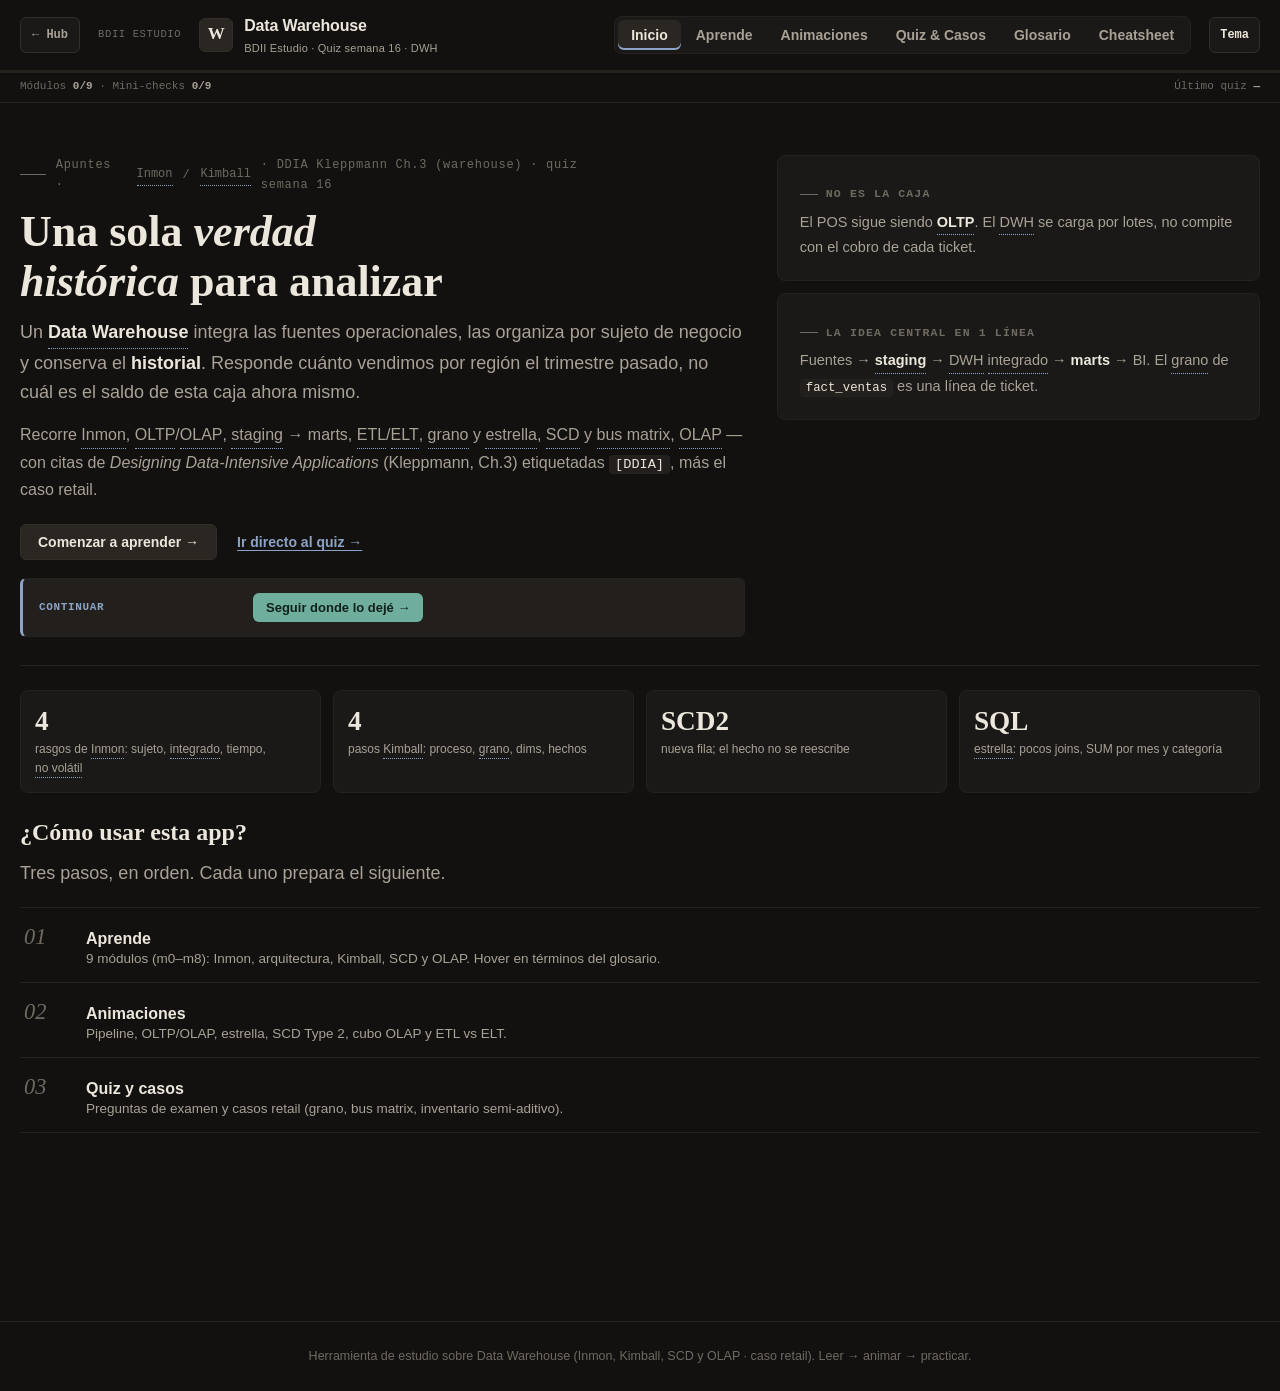
==== commit 70854103: "Enrich DWH and Spark desks from Simso summaries. Add Kimball traps/cases and classic Spark pitfalls;" ====
--- a/dwh/dwh_app.html
+++ b/dwh/dwh_app.html
@@ -382,7 +382,7 @@
       <p class="dateline">Apuntes · Inmon/Kimball · DDIA Kleppmann Ch.3 (warehouse) · quiz semana 16</p>
       <h1 class="title">Una sola <em>verdad histórica</em> para analizar</h1>
       <p class="lede">Un <strong>Data Warehouse</strong> integra las fuentes operacionales, las organiza por sujeto de negocio y conserva el <strong>historial</strong>. Responde cuánto vendimos por región el trimestre pasado, no cuál es el saldo de esta caja ahora mismo.</p>
-      <p>Recorre Inmon, OLTP/OLAP, staging → marts, ETL/ELT, grano y estrella, SCD y bus matrix, OLAP — con citas de <cite>Designing Data-Intensive Applications</cite> (Kleppmann, Ch.3: warehouse, star/snowflake, columnar) etiquetadas <code>[DDIA]</code>, más el caso retail.</p>
+      <p>Recorre Inmon, OLTP/OLAP, staging → marts, ETL/ELT, grano y estrella, SCD y bus matrix, OLAP — con citas de <cite>Designing Data-Intensive Applications</cite> (Kleppmann, Ch.3) etiquetadas <code>[DDIA]</code>, más el caso retail.</p>
       <div class="hero-cta">
         <button class="btn" onclick="go('aprende')">Comenzar a aprender →</button>
         <button class="linklike" onclick="go('quiz')">Ir directo al quiz →</button>
@@ -727,6 +727,18 @@
 <tr><td>Role-playing</td><td>Una <code>dim_fecha</code> física, dos roles: <code>fecha_venta_key</code> y <code>fecha_envio_key</code></td></tr>
 <tr><td>Fecha</td><td>Día, semana, mes, trimestre, año, calendario fiscal y, en DDIA, feriados</td></tr></table>
 <div class="callout tip"><div class="lbl">Didáctico · caso retail</div>El POS manda <code>tipo_pago</code>, <code>canal</code> y <code>flag_promo</code> como códigos sueltos. En vez de tres mini-dimensiones, una junk combina las combinaciones frecuentes y el hecho no se llena de banderas. El saldo de inventario no se suma día con día: es otra tabla de hechos (snapshot), no una medida más de <code>fact_ventas</code>.</div>
+<div class="callout info"><div class="lbl">Fuente · [Kimball]</div>Tres tipos de hecho con física distinta: <strong>transaccional</strong> (evento puntual, disperso: solo filas que ocurrieron), <strong>snapshot periódico</strong> (foto a intervalo fijo, denso: inserta 0 si no hay stock) y <strong>acumulativo</strong> (pipeline con hitos; la fila se actualiza y guarda lags entre etapas). El factless de cobertura (producto×tienda×día en promoción) sirve para preguntar “qué no se vendió” sin inflar <code>fact_ventas</code> con ceros ficticios.</div>
+<h3>Trampas que caen en el examen</h3>
+<div class="callout warn"><div class="lbl">[Kimball]</div>
+<ul>
+<li><strong>AVG sobre semi-aditivos:</strong> <code>AVG(saldo)</code> promedia todas las filas (día×SKU×tienda), no “por día”. Lo correcto suele ser <code>SUM(saldo) / COUNT(DISTINCT fecha_key)</code>.</li>
+<li><strong>FK NULL en el hecho:</strong> un <code>INNER JOIN</code> a promoción o cajero hace desaparecer esas ventas. Usa fila surrogate “Sin promoción” / “Sin cajero”.</li>
+<li><strong>NULL en atributos de dimensión; 0 en métricas desconocidas:</strong> en dim, escribe <code>Unknown</code> / <code>N/A</code>. En hechos, métrica faltante = <code>NULL</code> (así <code>AVG</code>/<code>MIN</code> no se sesgan con ceros).</li>
+<li><strong>Role-playing sin alias:</strong> unir dos FKs de fecha a la misma instancia de <code>dim_fecha</code> fuerza “mismo día”. Haz dos alias o vistas.</li>
+<li><strong>Join fact-to-fact:</strong> unir envíos con devoluciones por cliente/producto multiplica sumas. Usa <strong>drill-across</strong>: agregar cada hecho por separado y unir el resultado.</li>
+<li><strong>Violar el grano con flete:</strong> copiar el costo de envío del encabezado en cada línea triplica el flete al sumar. Asigna (allocate) o usa un hecho de encabezado aparte.</li>
+</ul>
+</div>
 <div class="trade"><b>Trade-off 6 · Surrogate en la FK.</b> Ganas: el hecho no se entera si el origen cambia el código del SKU, y el SCD Type 2 puede tener varias filas para la misma natural. Pierdes: un join de más y una clave que el cajero no reconoce.</div>
 <div class="callout warn"><div class="lbl">Error común</div>Sumar <code>saldo_inventario</code> de todos los días del mes y llamar a eso “inventario del mes”. Es un saldo: se toma el cierre, no se acumulan las fotos. Tampoco se suma un porcentaje de margen como si fuera un importe.</div>
 `,
@@ -827,7 +839,13 @@
 {tag:'DDIA', c:'blue', q:'Un column store le conviene al almacén analítico porque…', opts:['La consulta lee las cien columnas de cada fila','Lee del disco solo las pocas columnas que usa','Es lo mismo que una column family de Bigtable','Hace barato el UPDATE in-place de una celda'], a:1, why:'DDIA p.117–118: no guardes la fila junta; guarda cada columna junta. p.125: el cuello es el ancho de banda. No todo DWH es columnar, pero el ad hoc se acelera (p.123).'},
 {tag:'DDIA', c:'blue', q:'El data cube (OLAP cube) de Kleppmann acelera agregados, pero…', opts:['Responde cualquier filtro, aunque no sea dimensión','No responde un filtro que no quedó como dimensión','Reemplaza para siempre a la tabla de hechos','Solo existe dentro del sistema OLTP'], a:1, why:'DDIA p.124: a data cube does not have the same flexibility as querying the raw data. Se guarda el crudo y el cubo es un atajo.'},
 {tag:'OLAP', c:'blue', q:'MOLAP se reconoce porque…', opts:['Deja toda pregunta como SQL ad hoc, sin agregados previos','Precalcula cubos: muy rápido en lo definido, menos flexible','Es idéntico a un data lake de archivos sueltos','No permite roll-up'], a:1, why:'El cubo ya trae el agregado. ROLAP resuelve con la estrella relacional. HOLAP mezcla los dos.'},
-{tag:'OLAP', c:'blue', q:'Un lakehouse, frente a “solo lake” o “solo DWH clásico”, aporta…', opts:['CSV enviado por correo','Storage económico de objetos con tablas ACID y SQL, sin copiar todo a un almacén clásico','La desaparición del grano','SCD Type 1 automático'], a:1, why:'Delta o Iceberg suman transacción y SQL al lake. Parquet, el formato columnar que cita DDIA p.118, es parte de ese camino. El modelado dimensional sigue haciendo falta.'}
+{tag:'OLAP', c:'blue', q:'Un lakehouse, frente a “solo lake” o “solo DWH clásico”, aporta…', opts:['CSV enviado por correo','Storage económico de objetos con tablas ACID y SQL, sin copiar todo a un almacén clásico','La desaparición del grano','SCD Type 1 automático'], a:1, why:'Delta o Iceberg suman transacción y SQL al lake. Parquet, el formato columnar que cita DDIA p.118, es parte de ese camino. El modelado dimensional sigue haciendo falta.'},
+{tag:'Kimball', c:'pink', q:'En un snapshot de inventario, AVG(saldo) por tienda…', opts:['Da el promedio diario exacto de la tienda','Promedia todas las filas (día×SKU), no “por día”','Falla porque SQL prohíbe AVG en semi-aditivos','Multiplica el saldo por el número de días'], a:1, why:'[Kimball] Lo semi-aditivo no se “arregla” solo con AVG. Suele hacer falta SUM(saldo)/COUNT(DISTINCT fecha).'},
+{tag:'Kimball', c:'pink', q:'Si Promotion_Key queda NULL en el hecho y haces INNER JOIN…', opts:['Las ventas sin promo entran igual','Esas ventas desaparecen del total','SQL convierte NULL en la PK 0','El join se vuelve OUTER solo'], a:1, why:'[Kimball] NULL = PK no coincide. Usa una fila surrogate “Sin promoción”.'},
+{tag:'Kimball', c:'pink', q:'Unir Order_Date_Key y Ship_Date_Key al mismo alias de dim_fecha…', opts:['Suma bien por año de envío','Solo deja pedidos con pedido y envío el mismo día','Duplica cada venta (cartesiano)','Obliga a snowflaking'], a:1, why:'[Kimball] Role-playing pide dos alias o vistas. Un AND sobre la misma fila fuerza igualdad de fechas.'},
+{tag:'Kimball', c:'orange', q:'JOIN directo entre fact_envios y fact_devoluciones por cliente/SKU…', opts:['Es el drill-across correcto','Multiplica sumas (cartesiano parcial)','Solo falla si hay distinto grano','Es obligatorio con dimensiones conformadas'], a:1, why:'[Kimball] Agrega cada hecho por separado y une el resultado (drill-across).'},
+{tag:'Kimball', c:'orange', q:'Copiar el flete del encabezado en cada línea del hecho…', opts:['Respeta el grano de línea','Triplica el flete al hacer SUM','Es la forma estándar de allocate','Convierte el flete en medida no aditiva'], a:1, why:'[Kimball] Violaste el grano. Asigna el flete a líneas o usa un hecho de encabezado.'},
+{tag:'Kimball', c:'teal', q:'Para “¿qué productos en promo tuvieron 0 ventas?” Kimball recomienda…', opts:['Insertar filas con cantidad=0 en fact_ventas','Una factless de cobertura menos la actividad real','Borrar el grano atómico','Un SCD Type 1 en producto'], a:1, why:'[Kimball] Coverage factless + sales; no infles el hecho transaccional con “no eventos”.'}
 ];
 
 const CASES = [
@@ -838,7 +856,9 @@
 { title:'Caso 5 · Una fila por ticket', prompt:'El equipo cargó fact_ventas con una fila por ticket (el total). El grano escrito era la línea. Un ticket de 5 productos no deja ver la categoría. ¿Qué se rompió y cómo lo vería la Fig. 3-9?', solution:'<strong>El grano cambió en silencio.</strong> Hay que volver a la línea: 5 filas, mismas fecha y ticket_id, cantidad e importe por SKU. Kleppmann (p.117) representa varios productos del mismo cliente como filas separadas del hecho, para no cerrar el análisis (p.116). Reconstruir hechos; no alcanza un UPDATE. <strong>Trade-off:</strong> más filas, y a cambio se puede agregar a categoría, tienda o mes.', h1:'¿Cuáles son los 4 pasos y en qué número está el grano?', h2:'¿Qué es ticket_id en la línea?', rubric:'Rúbrica: 2 definición de grano + 2 filas separadas + 1 trade-off.'},
 { title:'Caso 6 · Moda Norte, tres prendas', prompt:'Un cliente compra 2 camisas y 1 pantalón. Dibuja qué hay en OLTP y qué hay en fact_ventas con grano de línea. ¿Qué pasa si el mes siguiente el cliente pasa a VIP?', solution:'<strong>OLTP:</strong> 1 cabecera y 3 líneas. <strong>DWH:</strong> 3 filas-evento, misma dim_fecha de negocio, mismo ticket_id degenerado. Las dimensiones responden quién, qué, dónde y cuándo (DDIA p.116). Si el segmento cambia, <strong>SCD Type 2</strong> abre otra fila de dim_cliente; las 3 ventas siguen en la surrogate de ese día. El SCD no sale del capítulo de Kleppmann: es del curso. <strong>Trade-off:</strong> la dimensión crece y el hecho no se toca.', h1:'¿Cuántas filas si el grano fuera el ticket?', h2:'¿Type 1 qué haría con el segmento?', rubric:'Rúbrica: 2 conteo de filas + 2 SCD + 1 trade-off.'},
 { title:'Caso 7 · Inventario “del mes” y la matriz', prompt:'Alguien hace SUM(saldo_inventario) de los 30 cierres diarios y lo publica como inventario de marzo. El número es enorme. ¿Qué tipo de medida es, cómo se informa el mes, y qué X tiene Inventario en la bus matrix?', solution:'<strong>Semi-aditiva.</strong> Se puede sumar entre tiendas o SKU en la misma fecha, no a lo largo de los días. El inventario de marzo es el snapshot de cierre, no la suma de las fotos. En la matriz, Inventario marca fecha, producto y tienda: no cliente ni empleado. <strong>Trade-off:</strong> el snapshot periódico guarda una fila por día; eso permite la foto correcta y prohíbe el SUM ingenuo.', h1:'¿Qué tipo de hecho es el inventario de fin de día?', h2:'¿Por qué no hay X en Cliente?', rubric:'Rúbrica: 2 tipo de medida + 2 lectura de la matriz + 1 trade-off.'},
-{ title:'Caso 8 · Cien columnas para tres campos', prompt:'fact_sales tiene más de 100 columnas. El analista pregunta fruta fresca contra dulce por día de la semana en 2013, y solo necesita weekday, category y SUM(quantity). En un motor por filas la consulta va lenta. ¿Qué almacenamiento propone Kleppmann y qué no se debe borrar?', solution:'<strong>Column-oriented storage (p.118):</strong> cada columna junta, y esta consulta solo lee date_key, product_sk y quantity del hecho, más las columnas de las dimensiones que filtra. El cuello de botella es el ancho de banda, no el seek (p.125). <strong>No borres el resto del hecho:</strong> un cubo precalculado no podría, por ejemplo, filtrar por precio si el precio no quedó como dimensión (p.124). <strong>Trade-off:</strong> las lecturas analíticas bajan de costo; el insert in-place en columnas comprimidas se vuelve incómodo.', h1:'¿Por qué no es lo mismo que una column family de Bigtable?', h2:'¿La estrella o el copo prefiere Kleppmann para el analista?', rubric:'Rúbrica: 2 por qué columna + 2 qué se lee + 1 trade-off de escritura o de cubo.'}
+{ title:'Caso 8 · Cien columnas para tres campos', prompt:'fact_sales tiene más de 100 columnas. El analista pregunta fruta fresca contra dulce por día de la semana en 2013, y solo necesita weekday, category y SUM(quantity). En un motor por filas la consulta va lenta. ¿Qué almacenamiento propone Kleppmann y qué no se debe borrar?', solution:'<strong>Column-oriented storage (p.118):</strong> cada columna junta, y esta consulta solo lee date_key, product_sk y quantity del hecho, más las columnas de las dimensiones que filtra. El cuello de botella es el ancho de banda, no el seek (p.125). <strong>No borres el resto del hecho:</strong> un cubo precalculado no podría, por ejemplo, filtrar por precio si el precio no quedó como dimensión (p.124). <strong>Trade-off:</strong> las lecturas analíticas bajan de costo; el insert in-place en columnas comprimidas se vuelve incómodo.', h1:'¿Por qué no es lo mismo que una column family de Bigtable?', h2:'¿La estrella o el copo prefiere Kleppmann para el analista?', rubric:'Rúbrica: 2 por qué columna + 2 qué se lee + 1 trade-off de escritura o de cubo.'},
+{ title:'Caso 9 · Promo con cero ventas', prompt:'Marketing pregunta qué SKUs en promoción esta semana tuvieron cero ventas. Un ingeniero quiere insertar filas con cantidad=0 en fact_ventas por cada producto en promo no vendido. ¿Qué arquitectura dimensional responde y qué falla con esa propuesta?', solution:'<strong>[Kimball] Factless de cobertura</strong> (producto×tienda×día en promo) menos la actividad real de ventas, con dimensiones conformadas. El hecho transaccional se queda <em>sparse</em>: solo eventos reales. Insertar ceros infla el hecho, sesga COUNT/AVG y mezcla planeación de promo con el POS. <strong>Trade-off:</strong> una tabla más, a cambio de no contaminar ventas.', h1:'¿Por qué el hecho de ventas debe ser disperso?', h2:'¿Qué operación une cobertura y actividad?', rubric:'Rúbrica: 2 factless + 2 por qué no ceros + 1 trade-off.'},
+{ title:'Caso 10 · Envíos contra devoluciones', prompt:'Quieres un reporte por producto: unidades enviadas y unidades devueltas el trimestre. Alguien hace JOIN directo de fact_envios con fact_devoluciones por cliente y producto, y las sumas salen infladas. ¿Qué pasó y cómo se hace el drill-across?', solution:'<strong>[Kimball] Join fact-to-fact</strong> genera un cartesiano parcial cuando hay varios envíos y varias devoluciones del mismo par. Agrega cada hecho por separado al grano de dimensiones conformadas y une esos resultados (FULL OUTER JOIN típico). <strong>Trade-off:</strong> dos consultas en vez de una, a cambio de sumas honestas.', h1:'¿Qué son dimensiones conformadas aquí?', h2:'¿Por qué INNER JOIN no “arregla” el multiplicado?', rubric:'Rúbrica: 2 diagnóstico + 2 drill-across + 1 trade-off.'}
 ];
 
 const GLOSSARY = [
@@ -877,6 +897,8 @@
 ['Snapshot periódico','Una fila con el estado al cierre de un período, como el inventario de fin de día.'],
 ['Hecho acumulativo','Una fila que va llenando hitos de un proceso largo (creado, enviado, entregado).'],
 ['Factless','Tabla de hechos solo con claves. La fila cuenta un evento, sin medida de importe.'],
+['Drill-across','Agregar cada tabla de hechos por separado y unir resultados por dimensiones conformadas; no hacer join fact-to-fact. [Kimball]'],
+['Snapshot acumulativo','Hecho de pipeline con varias fechas/hitos; la fila se actualiza y guarda lags. [Kimball]'],
 ['Clave natural','Identificador del sistema origen: SKU, cédula, número de ticket.'],
 ['Surrogate key','Clave técnica del DWH, estable. La FK del hecho apunta aquí. En DDIA, product_sk.'],
 ['Dimensión conformada','La misma definición de dimensión, compartida por varias tablas de hechos.'],
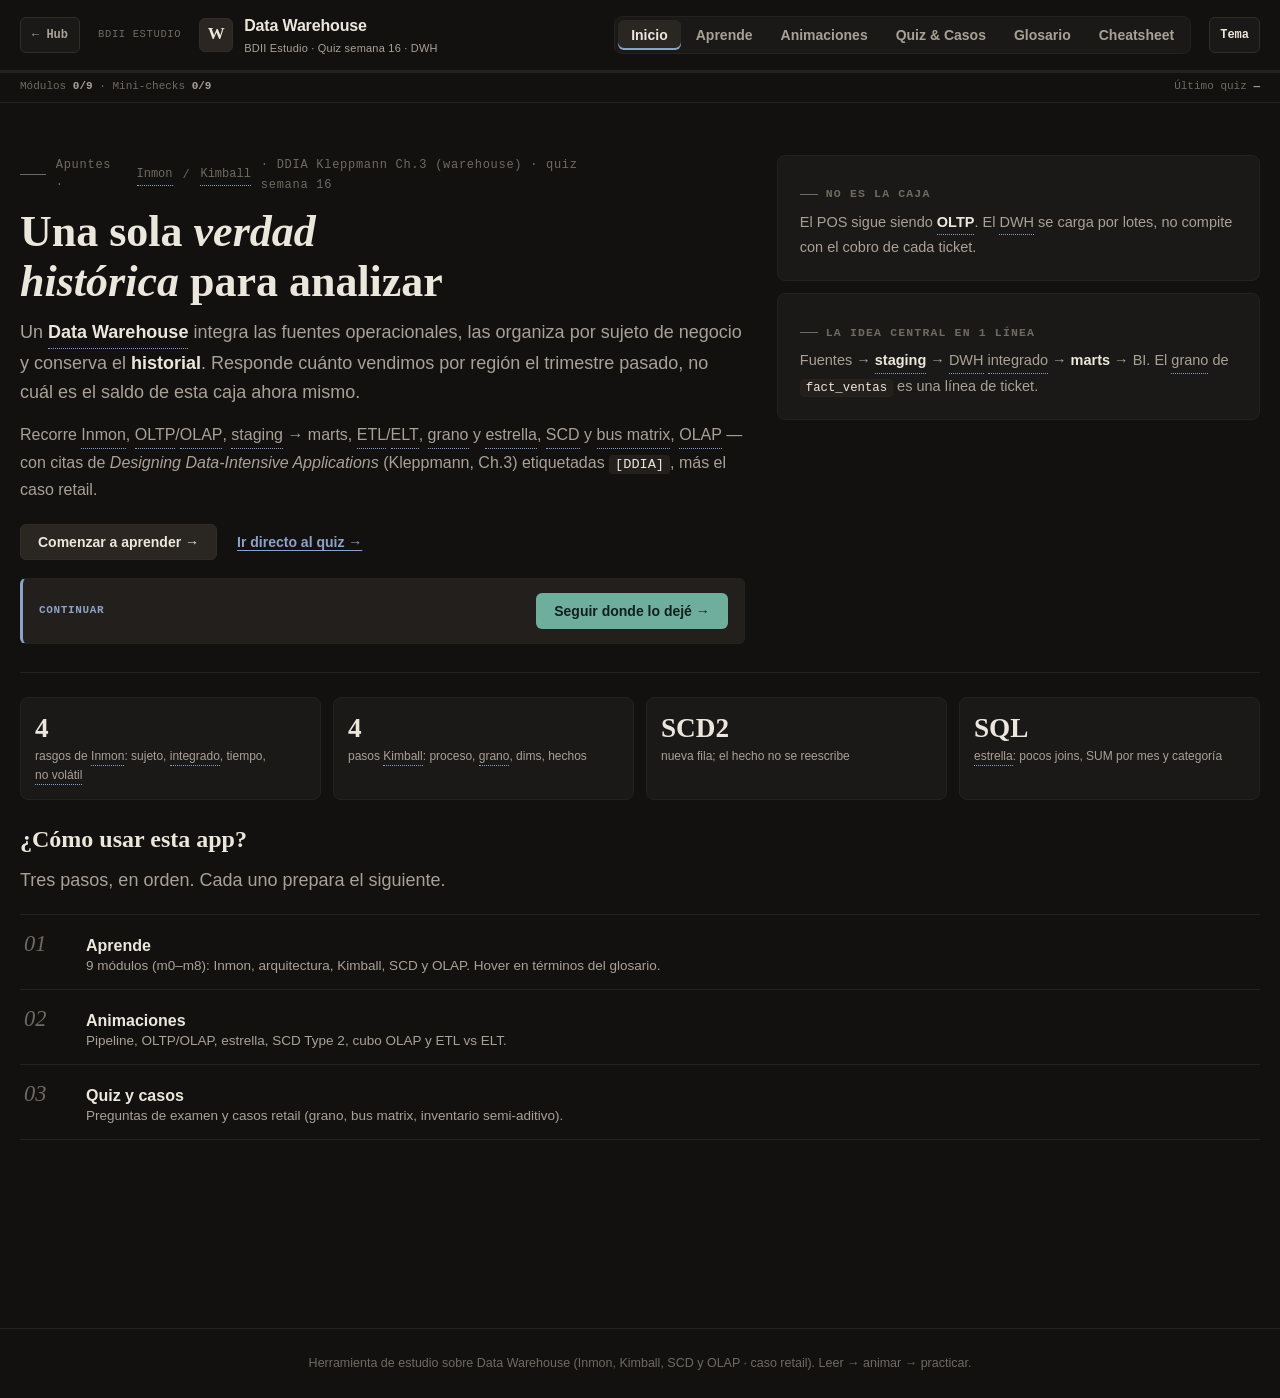
==== commit daea5ed6: "Fix Continuar button layout on DWH and Spark. Right-align the resume CTA, center it vertically, and " ====
--- a/dwh/dwh_app.html
+++ b/dwh/dwh_app.html
@@ -312,10 +312,13 @@
 /* ============ STUDY UX v5 (resume / TOC / quiz modes / comfort) ============ */
 .progress-meta{display:flex; justify-content:space-between; gap:10px; align-items:center; max-width:1480px; margin:0 auto; padding:4px 20px 6px; font-family:var(--mono); font-size:11px; color:var(--dim); flex-wrap:wrap;}
 .progress-meta b{color:var(--muted); font-weight:650;}
-.continue-card{margin:18px 0 0; padding:14px 16px; background:var(--surface2); border:1px solid var(--border-soft); border-left:3px solid var(--blue); border-radius:6px; display:flex; gap:14px; align-items:center; flex-wrap:wrap;}
-.continue-card .cc-label{font-family:var(--mono); font-size:11px; letter-spacing:.06em; text-transform:uppercase; color:var(--blue); font-weight:700;}
-.continue-card .cc-detail{font-size:14px; color:var(--muted); flex:1; min-width:200px;}
+.continue-card{margin:18px 0 0; padding:14px 16px; background:var(--surface2); border:1px solid var(--border-soft); border-left:3px solid var(--blue); border-radius:6px; display:flex; gap:12px 18px; align-items:center; justify-content:space-between; flex-wrap:wrap;}
+.continue-card > div:first-child{flex:1; min-width:min(100%, 200px);}
+.continue-card .cc-label{font-family:var(--mono); font-size:11px; letter-spacing:.06em; text-transform:uppercase; color:var(--blue); font-weight:700; line-height:1.2;}
+.continue-card .cc-detail{font-size:14px; color:var(--muted); margin-top:3px; line-height:1.4;}
+.continue-card .cc-detail:empty{display:none; margin:0;}
 .continue-card .cc-detail strong{color:var(--text);}
+.continue-card #continueBtn{flex-shrink:0; align-self:center;}
 .module-outline{position:sticky; top:78px; z-index:5; display:flex; gap:6px; flex-wrap:wrap; padding:8px 0 10px; margin:0 0 8px; background:linear-gradient(var(--bg) 70%, transparent); border-bottom:1px solid var(--border-soft);}
 .module-outline a{font-family:var(--mono); font-size:11px; font-weight:650; color:var(--muted); text-decoration:none; padding:4px 9px; border-radius:999px; border:1px solid var(--border-soft); background:var(--surface); white-space:nowrap;}
 .module-outline a:hover{color:var(--text); border-color:var(--dim); text-decoration:none;}
@@ -392,7 +395,7 @@
           <div class="cc-label">Continuar</div>
           <div class="cc-detail" id="continueDetail"></div>
         </div>
-        <button class="btn teal small" id="continueBtn" type="button">Seguir donde lo dejé →</button>
+        <button class="btn teal" id="continueBtn" type="button">Seguir donde lo dejé →</button>
       </div>
     </div>
     <div class="hero-cards">
@@ -792,13 +795,15 @@
 <tr><td>ROLAP</td><td>Estrella en un motor relacional</td><td>La del SQL</td><td>Alta: es una consulta</td></tr>
 <tr><td>HOLAP</td><td>Cubo + relacional</td><td>Balance</td><td>El compromiso clásico</td></tr></table>
 <div class="callout info"><div class="lbl">Fuente · [DDIA · p.124]</div>"A data cube doesn't have the same flexibility as querying the raw data."<br>El cubo OLAP (Fig. 3-12) es una vista materializada: una grilla de agregados por dimensiones. Si cada celda ya tiene la suma, “ventas de ayer por tienda” es una lectura, no un barrido de millones de filas. La contra: no puedes preguntar qué parte de las ventas vino de ítems de más de 100 dólares si el precio no es una de las dimensiones. Por eso el almacén guarda el dato crudo y usa el cubo solo como atajo. MOLAP se parece a ese cubo precalculado. ROLAP es la estrella consultada con SQL, a menudo sobre un column store, que es justo donde la consulta ad hoc se acelera (p.123, p.125: el cuello es el ancho de banda del disco, no el seek).</div>
-<h3>Nube y lakehouse</h3>
+<h3>Nube, MPP y lakehouse</h3>
 <ul>
 <li><strong>Cloud DWH:</strong> Snowflake, BigQuery, Redshift, Synapse. Cómputo y storage separados, escala elástica, ELT nativo. Redshift, en el libro, es el ParAccel hospedado (p.115). Al lado lista SQL-sobre-Hadoop de esa época: Hive, Spark SQL, Impala, Presto, Drill.</li>
+<li><strong>MPP:</strong> la consulta se parte en subtareas. Cada nodo trae CPU, RAM y disco; un coordinador reparte el SQL y junta el resultado. El almacén también guarda en columnas, en la misma idea que Parquet.</li>
 <li><strong>Data lake:</strong> object storage con Parquet, Delta o Iceberg; crudo y curated. Parquet es el formato columnar que Kleppmann ya cita (p.118).</li>
 <li><strong>Lakehouse:</strong> el costo del lake, transacciones ACID y SQL sobre tablas, para analítica y ML, sin copiar todo a un DWH clásico. Es posterior al capítulo; la idea de “SQL analítico sobre datos columnares” no.</li>
 </ul>
-<p>Patrón actual: landing en el lake, capa curated, y BI servido desde el DWH o desde el lakehouse según el SLA.</p>
+<div class="callout info"><div class="lbl">Fuente · [quiz16]</div><strong>Medallón (Bronze / Silver / Gold).</strong> <em>Bronze:</em> aterrizaje crudo con timestamp; no se borra ni se edita (respaldo inmutable). <em>Silver:</em> Spark limpia (duplicados, nulos, tipos) y escribe Parquet. <em>Gold:</em> agregados listos para negocio; de ahí se alimenta el DWH o el BI. Un lago de archivos sueltos sin capa de logs no hacía borrados/cambios atómicos; Delta/Iceberg añaden el log de transacciones y el time travel.</div>
+<p>Patrón actual: landing en el lake (Bronze → Silver → Gold), y BI servido desde el DWH o desde el lakehouse según el SLA.</p>
 <div class="callout tip"><div class="lbl">Didáctico · caso retail</div>Para el examen mandan la estrella, Kimball, el SCD Type 2, la bus matrix y la diferencia OLTP/OLAP. La nube es el mismo diseño sobre otro motor: el grano de la línea de ticket no cambia porque el destino se llame BigQuery. Si el tablero de “venta por tienda ayer” va lento, un agregado materializado (el cubo) lo acelera; si mañana preguntan por el precio unitario, hay que volver al hecho crudo.</div>
 <div class="trade"><b>Trade-off 8 · Cubo precalculado.</b> Ganas con MOLAP o con el data cube: la pregunta prevista responde de inmediato. Pierdes: una pregunta cuyo eje no está en el cubo no se puede contestar ahí (DDIA p.124). ROLAP aguanta el ad hoc y paga el escaneo, más barato si el motor es columnar.</div>
 <div class="callout warn"><div class="lbl">Error común</div>Llamar slice a “2025 y Ropa”. Fijar una sola dimensión es slice. Fijar dos o más es dice, un subcubo. Otro: tirar el dato crudo porque “ya está el cubo”. Sin el hecho, la pregunta nueva no existe.</div>
@@ -840,6 +845,8 @@
 {tag:'DDIA', c:'blue', q:'El data cube (OLAP cube) de Kleppmann acelera agregados, pero…', opts:['Responde cualquier filtro, aunque no sea dimensión','No responde un filtro que no quedó como dimensión','Reemplaza para siempre a la tabla de hechos','Solo existe dentro del sistema OLTP'], a:1, why:'DDIA p.124: a data cube does not have the same flexibility as querying the raw data. Se guarda el crudo y el cubo es un atajo.'},
 {tag:'OLAP', c:'blue', q:'MOLAP se reconoce porque…', opts:['Deja toda pregunta como SQL ad hoc, sin agregados previos','Precalcula cubos: muy rápido en lo definido, menos flexible','Es idéntico a un data lake de archivos sueltos','No permite roll-up'], a:1, why:'El cubo ya trae el agregado. ROLAP resuelve con la estrella relacional. HOLAP mezcla los dos.'},
 {tag:'OLAP', c:'blue', q:'Un lakehouse, frente a “solo lake” o “solo DWH clásico”, aporta…', opts:['CSV enviado por correo','Storage económico de objetos con tablas ACID y SQL, sin copiar todo a un almacén clásico','La desaparición del grano','SCD Type 1 automático'], a:1, why:'Delta o Iceberg suman transacción y SQL al lake. Parquet, el formato columnar que cita DDIA p.118, es parte de ese camino. El modelado dimensional sigue haciendo falta.'},
+{tag:'Lake', c:'blue', q:'En el medallón del lago, la capa Bronze…', opts:['Ya trae ventas totales por mes listas para BI','Guarda el crudo con timestamp y no se edita','Es solo el DWH en 3FN','Borra el historial cada noche'], a:1, why:'[quiz16] Bronze = aterrizaje inmutable. Silver limpia; Gold agrega para el negocio.'},
+{tag:'Lake', c:'blue', q:'MPP en un Cloud DWH significa sobre todo…', opts:['Una sola CPU lee todas las filas en serie','Un coordinador parte la consulta y cada nodo trabaja su trozo','Que el POS ejecuta el GROUP BY','Que no hace falta almacenamiento columnar'], a:1, why:'[quiz16] Cada nodo tiene CPU/RAM/disco; juntan el resultado al final.'},
 {tag:'Kimball', c:'pink', q:'En un snapshot de inventario, AVG(saldo) por tienda…', opts:['Da el promedio diario exacto de la tienda','Promedia todas las filas (día×SKU), no “por día”','Falla porque SQL prohíbe AVG en semi-aditivos','Multiplica el saldo por el número de días'], a:1, why:'[Kimball] Lo semi-aditivo no se “arregla” solo con AVG. Suele hacer falta SUM(saldo)/COUNT(DISTINCT fecha).'},
 {tag:'Kimball', c:'pink', q:'Si Promotion_Key queda NULL en el hecho y haces INNER JOIN…', opts:['Las ventas sin promo entran igual','Esas ventas desaparecen del total','SQL convierte NULL en la PK 0','El join se vuelve OUTER solo'], a:1, why:'[Kimball] NULL = PK no coincide. Usa una fila surrogate “Sin promoción”.'},
 {tag:'Kimball', c:'pink', q:'Unir Order_Date_Key y Ship_Date_Key al mismo alias de dim_fecha…', opts:['Suma bien por año de envío','Solo deja pedidos con pedido y envío el mismo día','Duplica cada venta (cartesiano)','Obliga a snowflaking'], a:1, why:'[Kimball] Role-playing pide dos alias o vistas. Un AND sobre la misma fila fuerza igualdad de fechas.'},
@@ -922,6 +929,8 @@
 ['HOLAP','Híbrido: parte en cubo pre-agregado y parte en el relacional.'],
 ['Bitmap index','Índice de mapas de bits por valor de una columna, muy comprimible cuando hay pocos distintos. DDIA p.119–120 lo usa para filtros de almacén. No es lo mismo que un índice B+ de OLTP.'],
 ['Data lake','Object storage con datos crudos y curated (Parquet, Delta, Iceberg).'],
+['Medallón','Capas Bronze (crudo), Silver (limpio) y Gold (curado para BI). [quiz16]'],
+['MPP','Procesamiento paralelo masivo: el coordinador reparte la consulta entre nodos. [quiz16/resumen]'],
 ['Lakehouse','Lake con tablas ACID y SQL, para analítica, sin duplicar todo en un DWH clásico. Parquet, citado en DDIA p.118, es el formato columnar de ese camino.']
 ];
 
@@ -976,6 +985,7 @@
     'slice':'Slice', 'dice':'Dice', 'pivot':'Pivot',
     'molap':'MOLAP', 'rolap':'ROLAP', 'holap':'HOLAP',
     'lakehouse':'Lakehouse', 'data lake':'Data lake',
+    'medallón':'Medallón', 'medallon':'Medallón', 'mpp':'MPP',
     'dimensión fecha':'Dimensión fecha', 'dimension fecha':'Dimensión fecha',
     'no volátil':'No volátil', 'no volatil':'No volátil',
     'orientado al sujeto':'Orientado al sujeto',
@@ -1101,7 +1111,8 @@
 };
 const QUIZ_MODULE_HINT = {
   'Inmon':'m1', 'OLTP/OLAP':'m1', 'Arquitectura':'m2', 'ETL/ELT':'m3', 'Kimball':'m3',
-  'Grain':'m4', 'Estrella':'m5', 'Medidas':'m6', 'SCD':'m7', 'OLAP':'m8', 'trade-off':'m5'
+  'Grain':'m4', 'Estrella':'m5', 'Medidas':'m6', 'SCD':'m7', 'OLAP':'m8', 'Lake':'m8',
+  'DDIA':'m0', 'trade-off':'m5'
 };
 
 function loadJSON(key, fallback){
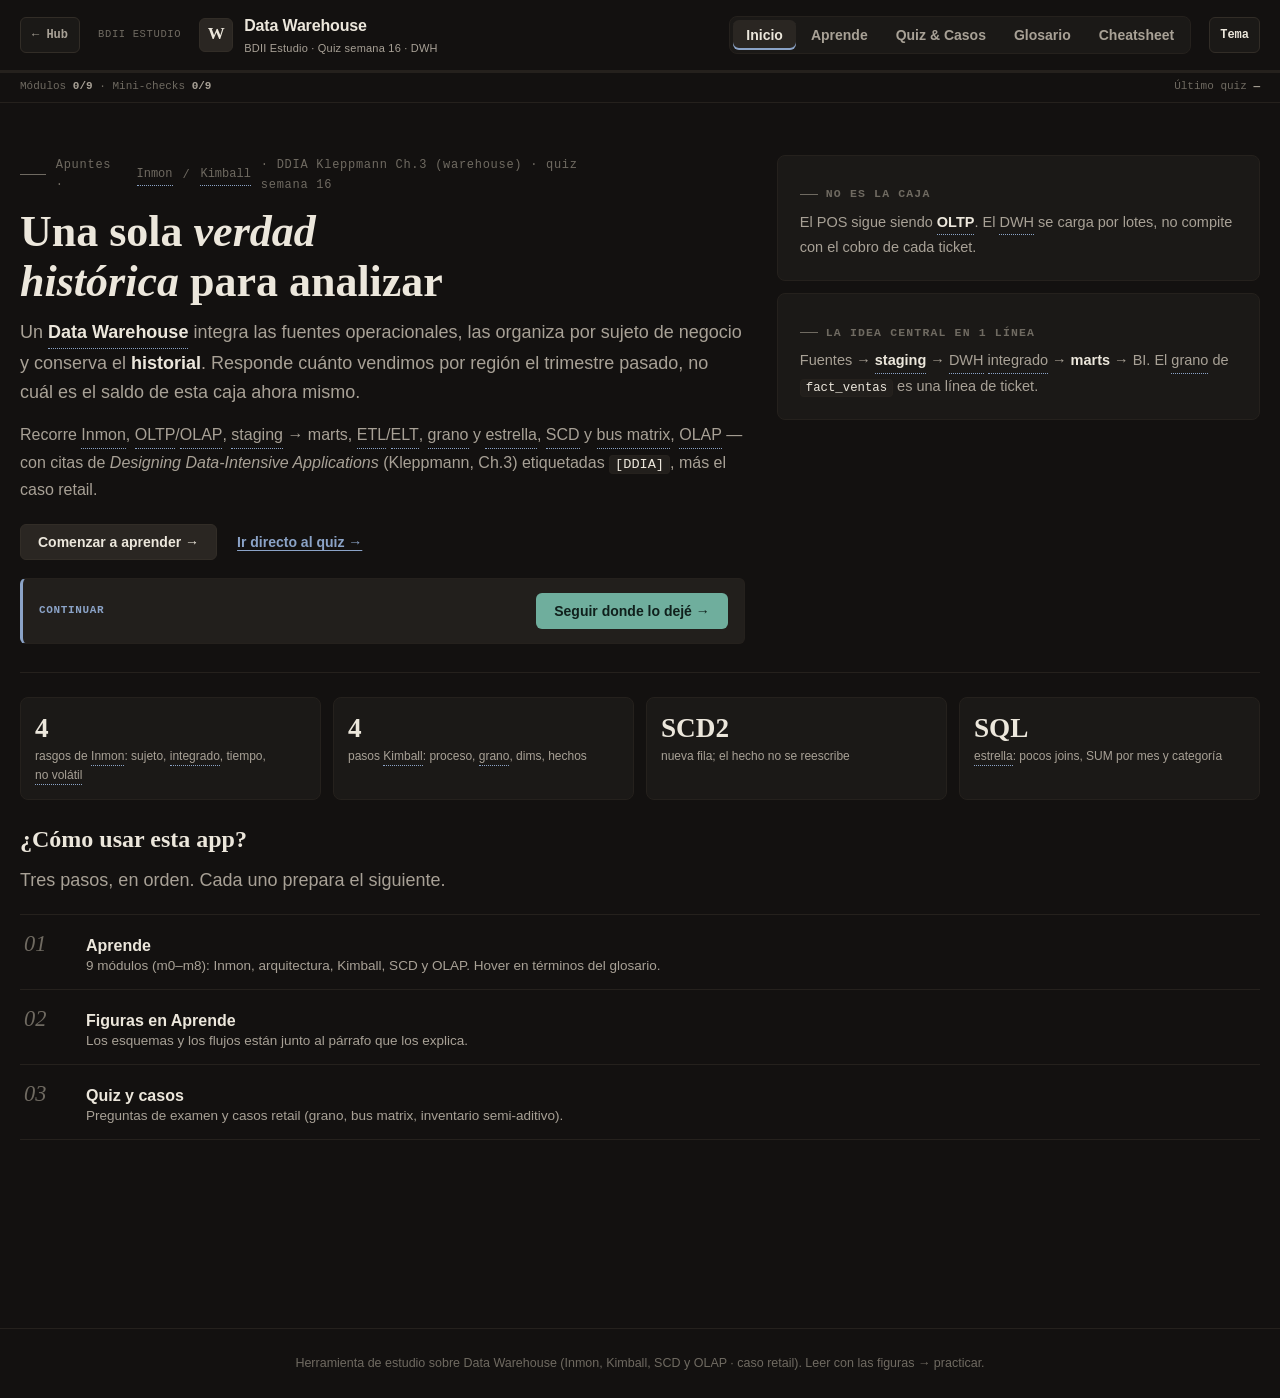
==== commit 9dac8cf3: "Mueve las figuras al módulo Aprende y redibuja los esquemas del DWH. La pestaña Animaciones sale de " ====
--- a/dwh/dwh_app.html
+++ b/dwh/dwh_app.html
@@ -358,6 +358,7 @@
 }
 
 </style>
+  <link rel="stylesheet" href="../assets/learn-stage.css">
 </head>
 <body><a class="skip-link" href="#main">Saltar al contenido</a>
 <header>
@@ -368,7 +369,6 @@
     <nav class="tabs" id="tabs" role="tablist" aria-label="Vistas de estudio">
       <button class="tab active" role="tab" aria-selected="true" data-view="inicio">Inicio</button>
       <button class="tab" role="tab" aria-selected="false" data-view="aprende">Aprende</button>
-      <button class="tab" role="tab" aria-selected="false" data-view="animaciones">Animaciones</button>
       <button class="tab" role="tab" aria-selected="false" data-view="quiz">Quiz & Casos</button>
       <button class="tab" role="tab" aria-selected="false" data-view="glosario">Glosario</button>
       <button class="tab" role="tab" aria-selected="false" data-view="cheatsheet">Cheatsheet</button>
@@ -413,7 +413,7 @@
   <p class="lede">Tres pasos, en orden. Cada uno prepara el siguiente.</p>
   <ol class="path">
     <li><button class="path-step" onclick="go('aprende')"><span class="path-n">01</span><span><span class="path-t">Aprende</span><span class="path-d">9 módulos (m0–m8): Inmon, arquitectura, Kimball, SCD y OLAP. Hover en términos del glosario.</span></span></button></li>
-    <li><button class="path-step" onclick="go('animaciones')"><span class="path-n">02</span><span><span class="path-t">Animaciones</span><span class="path-d">Pipeline, OLTP/OLAP, estrella, SCD Type 2, cubo OLAP y ETL vs ELT.</span></span></button></li>
+    <li><button class="path-step" onclick="go('aprende')"><span class="path-n">02</span><span><span class="path-t">Figuras en Aprende</span><span class="path-d">Los esquemas y los flujos están junto al párrafo que los explica.</span></span></button></li>
     <li><button class="path-step" onclick="go('quiz')"><span class="path-n">03</span><span><span class="path-t">Quiz y casos</span><span class="path-d">Preguntas de examen y casos retail (grano, bus matrix, inventario semi-aditivo).</span></span></button></li>
   </ol>
 </section>
@@ -422,41 +422,6 @@
   <h2>Aprende Data Warehouse desde cero</h2>
   <p class="lede">Sigue los módulos en orden. Fuente: apuntes de Data Warehouse (Inmon, Kimball, grano, SCD, OLAP) y el caso retail. Los términos con <strong>subrayado punteado</strong> abren el glosario. Los <strong>Trade-off</strong> son los que más caen en el quiz.</p>
   <div class="aprende-layout"><nav class="module-nav" id="moduleNav"></nav><div class="module-content" id="moduleContent"></div></div>
-</section>
-<section id="view-animaciones" class="view">
-  <span class="kicker">Laboratorio visual</span>
-  <h2>Animaciones interactivas</h2>
-  <p class="lede">Pipeline del almacén, OLTP frente a OLAP, estrella, SCD Type 2, cubo y ETL/ELT. Cada animación tiene play/paso y narrador.</p>
-  <div class="card accent-blue" id="anim-pipeline"><h3>1 · Pipeline: fuentes, staging, DWH, marts, BI</h3>
-    <p style="font-size:14px;">El lote sale del POS, aterriza crudo, se integra y recién entonces alimenta el dashboard.</p>
-    <div class="controls"><button class="btn small" onclick="animPipeline.step()">Siguiente paso →</button><button class="btn small ghost" onclick="animPipeline.play()">Reproducir</button><button class="btn small ghost" onclick="animPipeline.reset()">Reiniciar</button></div>
-    <figure><svg id="svgGraph" viewBox="0 0 720 340" role="img" aria-label="Pipeline DWH"></svg><figcaption>Pipeline · <span id="graphCaption">Pulsa "Siguiente paso".</span></figcaption></figure>
-    <p class="anim-learn-link"><button class="linklike" type="button" onclick="goModule('m2')">Leer en Aprende → Módulo 2</button></p></div>
-  <div class="card accent-purple" id="anim-oltp-olap"><h3>2 · OLTP de caja frente a OLAP</h3>
-    <p style="font-size:14px;">Stock de un SKU ahora mismo, contra ventas de categoría en el trimestre.</p>
-    <div class="controls"><button class="btn small" onclick="animOltpOlap.step()">Siguiente paso →</button><button class="btn small ghost" onclick="animOltpOlap.play()">Reproducir</button><button class="btn small ghost" onclick="animOltpOlap.reset()">Reiniciar</button></div>
-    <figure><svg id="svgCheck" viewBox="0 0 720 360" role="img" aria-label="OLTP vs OLAP"></svg><figcaption>OLTP / OLAP · <span id="checkCaption">Pulsa "Siguiente paso".</span></figcaption></figure>
-    <p class="anim-learn-link"><button class="linklike" type="button" onclick="goModule('m1')">Leer en Aprende → Módulo 1</button></p></div>
-  <div class="card accent-teal" id="anim-star"><h3>3 · Estrella de FactVentas</h3>
-    <p style="font-size:14px;">Hecho al centro, dimensiones alrededor y <code>ticket_id</code> degenerado.</p>
-    <div class="controls"><button class="btn small" onclick="animStar.step()">Siguiente paso →</button><button class="btn small ghost" onclick="animStar.play()">Reproducir</button><button class="btn small ghost" onclick="animStar.reset()">Reiniciar</button></div>
-    <figure><svg id="svgEnemy" viewBox="0 0 720 300" role="img" aria-label="Esquema estrella"></svg><figcaption>Estrella · <span id="enemyCaption">Pulsa "Siguiente paso".</span></figcaption></figure>
-    <p class="anim-learn-link"><button class="linklike" type="button" onclick="goModule('m5')">Leer en Aprende → Módulo 5</button></p></div>
-  <div class="card accent-orange" id="anim-scd2"><h3>4 · SCD Type 2: Ana pasa a VIP</h3>
-    <p style="font-size:14px;">Nueva fila con vigencia. Las ventas viejas siguen en la surrogate anterior.</p>
-    <div class="controls"><button class="btn small" onclick="animScd2.step()">Siguiente paso →</button><button class="btn small ghost" onclick="animScd2.play()">Reproducir</button><button class="btn small ghost" onclick="animScd2.reset()">Reiniciar</button></div>
-    <figure><svg id="svgZookie" viewBox="0 0 720 340" role="img" aria-label="SCD Type 2"></svg><figcaption>SCD 2 · <span id="zookieCaption">Pulsa "Siguiente paso".</span></figcaption></figure>
-    <p class="anim-learn-link"><button class="linklike" type="button" onclick="goModule('m7')">Leer en Aprende → Módulo 7</button></p></div>
-  <div class="card accent-gold" id="anim-cube"><h3>5 · Operaciones OLAP</h3>
-    <p style="font-size:14px;">Roll-up, drill-down, slice, dice y pivot sobre el cubo de ventas.</p>
-    <div class="controls"><button class="btn small" onclick="animCube.step()">Siguiente paso →</button><button class="btn small ghost" onclick="animCube.play()">Reproducir</button><button class="btn small ghost" onclick="animCube.reset()">Reiniciar</button></div>
-    <figure><svg id="svgArch" viewBox="0 0 720 360" role="img" aria-label="Operaciones OLAP"></svg><figcaption>Cubo · <span id="archCaption">Pulsa "Siguiente paso".</span></figcaption></figure>
-    <p class="anim-learn-link"><button class="linklike" type="button" onclick="goModule('m8')">Leer en Aprende → Módulo 8</button></p></div>
-  <div class="card accent-pink" id="anim-etl-elt"><h3>6 · ETL frente a ELT</h3>
-    <p style="font-size:14px;">Transformar antes de cargar, o cargar crudo y transformar con SQL en el destino.</p>
-    <div class="controls"><button class="btn small" onclick="animEtlElt.step()">Siguiente paso →</button><button class="btn small ghost" onclick="animEtlElt.play()">Reproducir</button><button class="btn small ghost" onclick="animEtlElt.reset()">Reiniciar</button></div>
-    <figure><svg id="svgEtl" viewBox="0 0 720 340" role="img" aria-label="ETL vs ELT"></svg><figcaption>ETL / ELT · <span id="etlCaption">Pulsa "Siguiente paso".</span></figcaption></figure>
-    <p class="anim-learn-link"><button class="linklike" type="button" onclick="goModule('m3')">Leer en Aprende → Módulo 3</button></p></div>
 </section>
 <section id="view-quiz" class="view">
   <span class="kicker">Comprueba tu aprendizaje</span>
@@ -520,7 +485,7 @@
   <div id="cheatsheetContent"></div>
 </section>
 </main>
-<footer>Herramienta de estudio sobre Data Warehouse (Inmon, Kimball, SCD y OLAP · caso retail). Leer → animar → practicar.</footer>
+<footer>Herramienta de estudio sobre Data Warehouse (Inmon, Kimball, SCD y OLAP · caso retail). Leer con las figuras → practicar.</footer>
 <script>
 const MODULES = [
 { id:'m0', tag:'Módulo 0', accent:'gold', title:'Qué es un Data Warehouse y por qué se separa del OLTP',
@@ -1098,17 +1063,7 @@
 function prepareShuffledMCQ(opts,correctIndex,seedKey){ const indices=opts.map((_,i)=>i); const rand=seededRandom(hashSeedStr(seedKey)); for(let i=indices.length-1;i>0;i--){ const j=Math.floor(rand()*(i+1)); [indices[i],indices[j]]=[indices[j],indices[i]]; } return { opts:indices.map(ix=>opts[ix]), a:indices.indexOf(correctIndex) }; }
 function shuffledQuizItem(qi){ const q=QUIZ[qi]; return prepareShuffledMCQ(q.opts,q.a,PAPER_SHUFFLE_ID+'|quiz|'+qi); }
 function shuffledMini(m){ return prepareShuffledMCQ(m.mini.opts,m.mini.a,PAPER_SHUFFLE_ID+'|mini|'+m.id); }
-const MODULE_ANIMS = {
-  m0: [{id:'anim-oltp-olap', label:'OLTP vs OLAP'}],
-  m1: [{id:'anim-oltp-olap', label:'OLTP vs OLAP'}],
-  m2: [{id:'anim-pipeline', label:'Pipeline staging → BI'}],
-  m3: [{id:'anim-etl-elt', label:'ETL vs ELT'}],
-  m4: [{id:'anim-star', label:'Grano en la estrella'}],
-  m5: [{id:'anim-star', label:'Esquema estrella'}],
-  m6: [{id:'anim-star', label:'Hecho y dimensiones'}],
-  m7: [{id:'anim-scd2', label:'SCD Type 2'}],
-  m8: [{id:'anim-cube', label:'Operaciones OLAP'}]
-};
+const MODULE_ANIMS = {};
 const QUIZ_MODULE_HINT = {
   'Inmon':'m1', 'OLTP/OLAP':'m1', 'Arquitectura':'m2', 'ETL/ELT':'m3', 'Kimball':'m3',
   'Grain':'m4', 'Estrella':'m5', 'Medidas':'m6', 'SCD':'m7', 'OLAP':'m8', 'Lake':'m8',
@@ -1123,6 +1078,7 @@
 
 function go(view, opts){
   opts = opts || {};
+  if (view === 'animaciones') view = 'aprende';
   document.querySelectorAll('.view').forEach(v=>v.classList.remove('active'));
   const elv = $('#view-'+view);
   if (!elv) return;
@@ -1134,7 +1090,6 @@
   });
   if (!opts.keepScroll) window.scrollTo({top:0, behavior: opts.instant ? 'auto' : 'smooth'});
   if (view==='quiz' && !quiz.rendered) quiz.render();
-  if (view==='animaciones' && !animsRendered) initAnims();
   if (view==='quiz' && opts.panel) setQuizPanel(opts.panel);
   if (view==='animaciones' && opts.animId) {
     requestAnimationFrame(()=>{
@@ -1209,7 +1164,7 @@
   } else if (lastView.view === 'quiz') {
     detail = '<strong>Quiz</strong> — modo ' + (lastView.mode||'estudio') + (quizWrong.length ? ' · ' + quizWrong.length + ' falladas guardadas' : '') + (quizScores.length ? ' · último ' + quizScores[quizScores.length-1] + '%' : '');
   } else if (lastView.view === 'animaciones') {
-    detail = '<strong>Animaciones</strong> — laboratorio visual';
+    detail = '<strong>Aprende</strong> — figuras junto al texto';
   } else if (lastView.view === 'glosario') {
     detail = '<strong>Glosario</strong>';
   } else if (lastView.view === 'cheatsheet') {
@@ -1942,5 +1897,7 @@
   else if (parts[0]==='cheatsheet') go('cheatsheet', {instant:true});
 })();
 </script>
+<script src="../assets/gsap.min.js"></script>
+<script src="../assets/learn-stage.js"></script>
 </body>
 </html>
--- a/assets/learn-stage.css
+++ b/assets/learn-stage.css
@@ -0,0 +1,138 @@
+/* Figuras dentro de Aprende. Misma paleta Study-desk; solo transform y opacity en lo animado. */
+.learn-fig{
+  margin:16px 0 20px;
+  padding:14px 14px 12px;
+  background:var(--bg);
+  border:1px solid var(--border-soft);
+  border-radius:8px;
+  max-width:100%;
+  scroll-margin-top:88px;
+}
+.learn-fig.will-wake{opacity:0; transform:translateY(8px);}
+.learn-fig.is-awake{opacity:1; transform:none; transition:opacity .4s cubic-bezier(.16,1,.3,1), transform .4s cubic-bezier(.16,1,.3,1);}
+.lv-kicker{font-family:var(--mono); font-size:11px; letter-spacing:.08em; text-transform:uppercase; color:var(--dim); font-weight:700; margin:0 0 4px;}
+.lv-title{font-family:var(--display); font-size:1.15rem; margin:0 0 8px; color:var(--text); line-height:1.3;}
+.lv-help{margin:0 0 10px; font-size:13.5px; color:var(--muted); max-width:78ch;}
+.lv-tabs{display:flex; flex-wrap:wrap; gap:6px; margin:0 0 10px;}
+.lv-tabs .btn.is-on{border-color:var(--gold); color:var(--text); background:var(--surface3);}
+.lv-panel{min-height:72px; transition:opacity .2s linear;}
+.lv-narr{margin:10px 0 0; font-size:14px; color:var(--text); min-height:1.4em;}
+.lv-narr b{color:var(--text);}
+
+/* Tablas que parecen tablas */
+.db-clip{overflow:auto; max-width:100%; border:1px solid var(--border-soft); border-radius:6px; background:var(--surface);}
+.schema-board{position:relative; width:1000px; height:760px;}
+.schema-wires{position:absolute; inset:0; width:100%; height:100%; overflow:visible; z-index:0; pointer-events:none;}
+.schema-wires path{fill:none; stroke:var(--dim); stroke-width:1.5; opacity:.85;}
+.schema-wires path.is-hot{stroke:var(--gold); stroke-width:2.4; opacity:1;}
+.schema-wires.is-dim path{opacity:.18;}
+.schema-wires.is-dim path.is-hot{opacity:1;}
+.db-wrap{position:absolute; left:0; top:0; width:232px; z-index:1; transform-origin:center top;}
+.db-wrap.is-dragging{z-index:3;}
+.dbtbl{background:var(--surface2); border:1px solid var(--border); border-radius:6px; overflow:hidden; box-shadow:0 1px 0 rgba(0,0,0,.25);}
+.dbtbl.fact{border-color:color-mix(in srgb, var(--gold) 55%, var(--border));}
+.dbtbl.dim{border-color:color-mix(in srgb, var(--teal) 45%, var(--border));}
+.dbtbl-head{display:flex; align-items:center; gap:8px; padding:6px 8px; background:var(--surface3); border-bottom:1px solid var(--border-soft);}
+.dbtbl-drag{
+  flex:1; text-align:left; border:0; background:transparent; color:var(--text);
+  font-family:var(--mono); font-size:12px; font-weight:700; cursor:grab; padding:2px 0;
+}
+.dbtbl-drag:active{cursor:grabbing;}
+.dbtbl-drag:focus-visible{outline:none; box-shadow:var(--ring); border-radius:4px;}
+.dbtbl-kind{font-family:var(--mono); font-size:10px; letter-spacing:.06em; text-transform:uppercase; color:var(--dim);}
+.dbtbl table{margin:0; border:0; border-radius:0; font-size:11px; width:100%;}
+.dbtbl th,.dbtbl td{padding:3px 6px; border-bottom:1px solid var(--border-soft);}
+.dbtbl tr:last-child td{border-bottom:0;}
+.dbtbl .mark{font-family:var(--mono); font-size:9px; font-weight:700; letter-spacing:.04em; width:28px;}
+.dbtbl tr.is-pk .mark{color:var(--gold);}
+.dbtbl tr.is-fk{cursor:pointer;}
+.dbtbl tr.is-fk .mark{color:var(--blue);}
+.dbtbl tr.is-rel{background:color-mix(in srgb, var(--gold) 18%, transparent);}
+.dbtbl tr.is-leaving{opacity:.35;}
+.dbtbl-rows{border-top:1px solid var(--border); background:var(--bg); padding:6px 8px 8px;}
+.dbtbl-rows p{margin:0 0 4px; font-family:var(--mono); font-size:9px; letter-spacing:.08em; text-transform:uppercase; color:var(--dim);}
+.db-sample{list-style:none; margin:0; padding:0;}
+.db-sample li{font-family:var(--mono); font-size:10.5px; color:var(--muted); line-height:1.45; font-variant-numeric:tabular-nums;}
+.db-sample b{color:var(--text); font-weight:650;}
+.lv-legend{display:flex; gap:14px; flex-wrap:wrap; margin:8px 0 0; font-family:var(--mono); font-size:11px; color:var(--muted);}
+.lv-legend i{font-style:normal; font-weight:700; margin-right:4px;}
+.lv-legend .pk{color:var(--gold);} .lv-legend .fk{color:var(--blue);}
+
+/* Cubo */
+.olap-layout{display:grid; grid-template-columns:minmax(0,1fr) 220px; gap:12px; align-items:start;}
+@media(max-width:860px){.olap-layout{grid-template-columns:1fr;}}
+.olap-scene{
+  height:440px; perspective:980px; display:grid; place-items:center;
+  background:var(--surface); border:1px solid var(--border-soft); border-radius:6px;
+  touch-action:none; cursor:grab; position:relative; overflow:hidden;
+}
+.olap-scene:active{cursor:grabbing;}
+.olap-scene:focus-visible{outline:none; box-shadow:var(--ring);}
+.olap-world{position:relative; width:0; height:0; transform-style:preserve-3d; transition:transform .45s cubic-bezier(.16,1,.3,1);}
+.olap-scene.is-dragging .olap-world{transition:none;}
+.cubie{
+  position:absolute; width:var(--cell); height:var(--cell);
+  margin-left:calc(var(--cell) / -2); margin-top:calc(var(--cell) / -2);
+  transform-style:preserve-3d;
+  transition:transform .4s cubic-bezier(.16,1,.3,1), opacity .3s linear;
+}
+.face{
+  position:absolute; inset:0; display:flex; flex-direction:column; align-items:center; justify-content:center;
+  gap:2px; padding:2px; text-align:center;
+  background:color-mix(in srgb, var(--face) 34%, var(--surface));
+  border:1px solid color-mix(in srgb, var(--face) 72%, var(--border));
+  color:var(--text); font-family:var(--sans); font-size:9px; line-height:1.15;
+  backface-visibility:hidden; -webkit-backface-visibility:hidden;
+}
+.face b{font-family:var(--mono); font-size:9px; font-weight:700;}
+.f-front{transform:translateZ(calc(var(--cell) / 2));}
+.f-back{transform:rotateY(180deg) translateZ(calc(var(--cell) / 2));}
+.f-right{transform:rotateY(90deg) translateZ(calc(var(--cell) / 2));}
+.f-left{transform:rotateY(-90deg) translateZ(calc(var(--cell) / 2));}
+.f-top{transform:rotateX(90deg) translateZ(calc(var(--cell) / 2));}
+.f-bot{transform:rotateX(-90deg) translateZ(calc(var(--cell) / 2));}
+.cubie.is-hot .face{background:color-mix(in srgb, var(--face) 58%, var(--surface2));}
+.axis-tag{
+  position:absolute; left:0; top:0; white-space:nowrap;
+  font-family:var(--mono); font-size:11px; font-weight:700; letter-spacing:.04em;
+  color:var(--tag); background:var(--surface2); border:1px solid var(--border);
+  padding:3px 7px; border-radius:4px; transform-style:preserve-3d;
+}
+.olap-side .lv-read{font-size:14px; color:var(--text); min-height:3.2em; margin:0 0 8px;}
+.olap-side select{
+  width:100%; margin:0 0 8px; background:var(--surface); color:var(--text);
+  border:1px solid var(--border); border-radius:6px; padding:6px 8px; font:13px var(--sans);
+}
+.olap-legend{display:flex; flex-direction:column; gap:4px; margin-top:8px; font-size:12px; color:var(--muted);}
+.olap-legend span::before{content:""; display:inline-block; width:8px; height:8px; margin-right:6px; border-radius:2px; background:var(--sw); vertical-align:middle;}
+.olap-table{width:100%; margin-top:8px; font-size:12px;}
+.olap-table td,.olap-table th{padding:4px 6px;}
+
+/* Chips de Spark y protocolos */
+.lv-row{display:flex; flex-wrap:wrap; gap:8px; align-items:stretch;}
+.lv-col{flex:1; min-width:140px; background:var(--surface); border:1px solid var(--border-soft); border-radius:6px; padding:8px;}
+.lv-col h4{margin:0 0 6px; font-family:var(--mono); font-size:11px; letter-spacing:.06em; text-transform:uppercase; color:var(--dim); font-weight:700;}
+.chip{
+  display:inline-flex; align-items:center; justify-content:center;
+  min-width:28px; height:22px; padding:0 6px; margin:2px;
+  border-radius:4px; border:1px solid var(--border); background:var(--surface3);
+  font-family:var(--mono); font-size:11px; color:var(--text);
+}
+.chip.dim{opacity:.28;}
+.chip.go{animation:lv-go .7s cubic-bezier(.16,1,.3,1) both;}
+@keyframes lv-go{from{transform:translateX(0); opacity:.35;} to{transform:translateX(36px); opacity:1;}}
+.core{width:36px; height:28px; display:inline-grid; place-items:center; margin:3px; border-radius:4px; border:1px solid var(--border); font-family:var(--mono); font-size:11px; color:var(--dim); background:var(--surface);}
+.core.on{color:#1a1408; background:var(--gold); border-color:transparent;}
+.core.ram{background:var(--orange); color:#1a1408; border-color:transparent;}
+.plan{font-family:var(--mono); font-size:12.5px; line-height:1.7; margin:0; color:var(--muted);}
+.plan .now{color:var(--text); background:color-mix(in srgb, var(--blue) 16%, transparent);}
+.tweet{font-family:var(--mono); font-size:13px; color:var(--text); background:var(--surface); border:1px solid var(--border-soft); border-radius:6px; padding:8px 10px;}
+.proto{display:flex; flex-direction:column; gap:4px;}
+.proto div{display:flex; gap:8px; align-items:baseline; padding:4px 6px; border-radius:4px; color:var(--muted); font-size:13px;}
+.proto div.on{background:var(--surface2); color:var(--text);}
+.proto .n{font-family:var(--mono); color:var(--gold); width:1.4em;}
+
+@media (prefers-reduced-motion: reduce){
+  .learn-fig.will-wake,.learn-fig.is-awake{opacity:1; transform:none; transition:none;}
+  .lv-panel,.cubie,.olap-world,.chip.go{animation:none !important; transition:none !important;}
+}
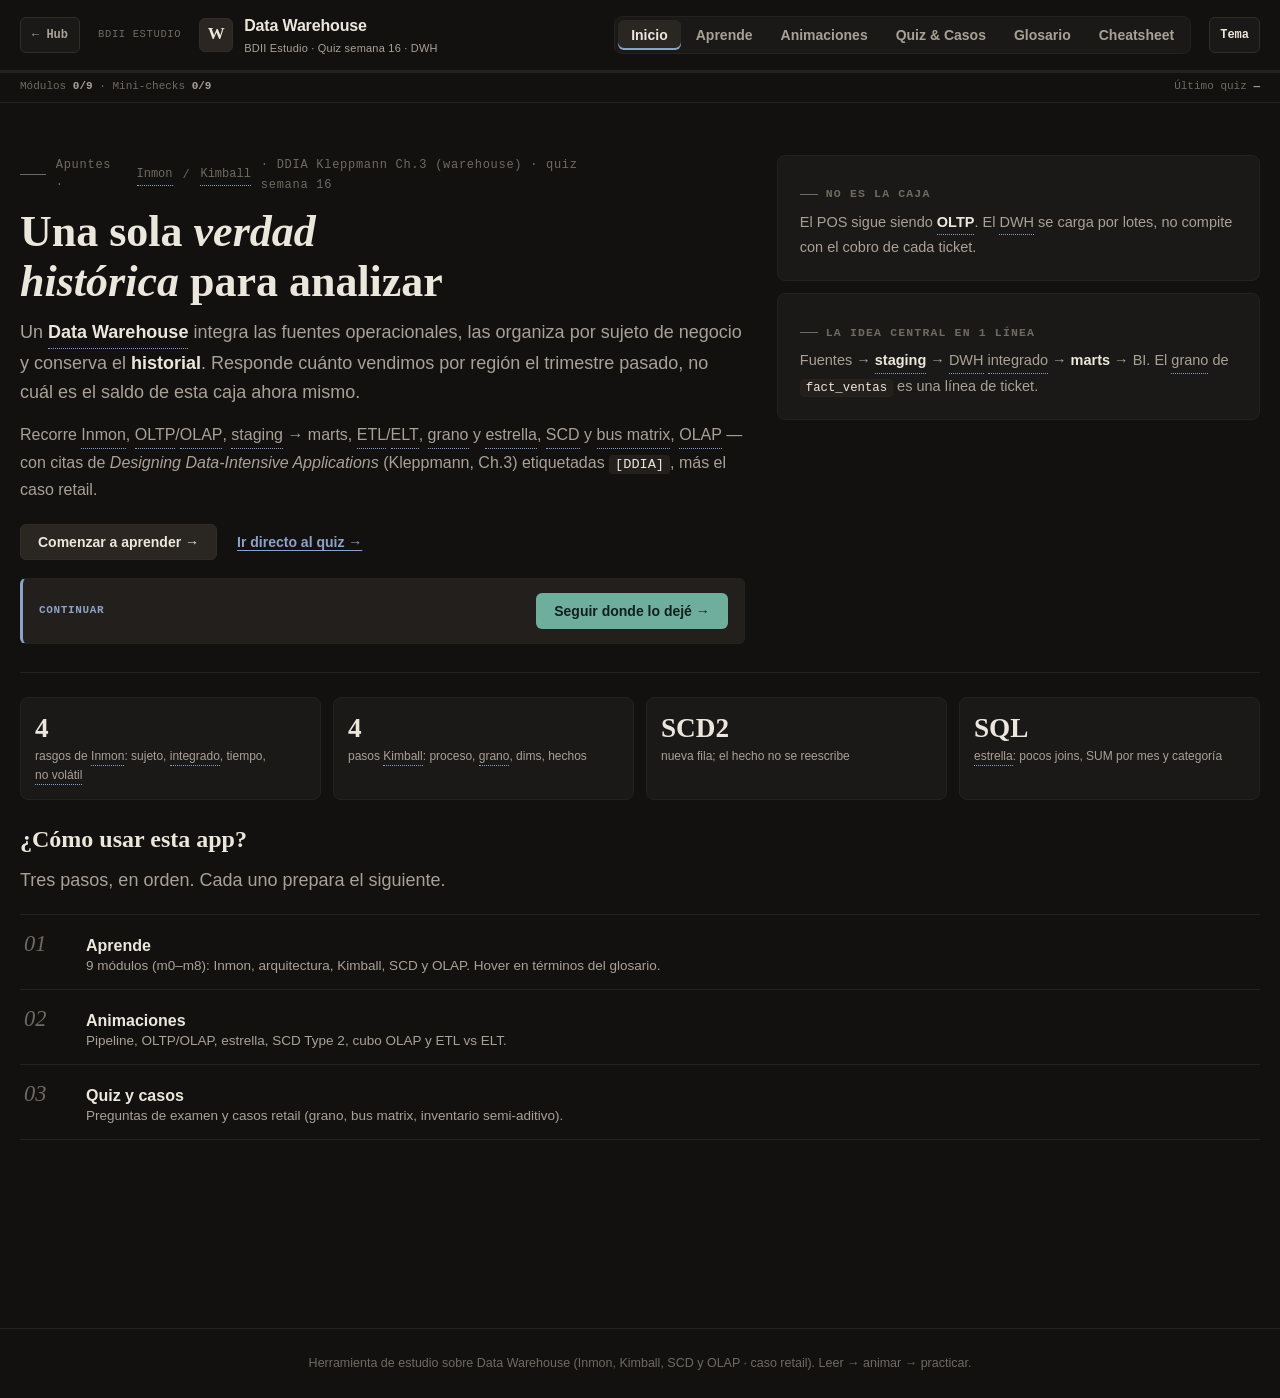
==== commit acac84e4: "feat(spark): complete Aprende gaps + fix DWH layout bugs" ====
--- a/dwh/dwh_app.html
+++ b/dwh/dwh_app.html
@@ -322,7 +322,7 @@
 .module-outline{position:sticky; top:78px; z-index:5; display:flex; gap:6px; flex-wrap:wrap; padding:8px 0 10px; margin:0 0 8px; background:linear-gradient(var(--bg) 70%, transparent); border-bottom:1px solid var(--border-soft);}
 .module-outline a{font-family:var(--mono); font-size:11px; font-weight:650; color:var(--muted); text-decoration:none; padding:4px 9px; border-radius:999px; border:1px solid var(--border-soft); background:var(--surface); white-space:nowrap;}
 .module-outline a:hover{color:var(--text); border-color:var(--dim); text-decoration:none;}
-.module-content h3, .module-content .trade{scroll-margin-top:110px;}
+.module-content h2, .module-content h3, .module-content .trade{scroll-margin-top:130px;}
 .module-chip{font-family:var(--mono); font-size:11px; font-weight:700; color:var(--dim); margin:0 0 8px;}
 .module-content.reading-mode{line-height:1.85;}
 .module-content.reading-mode p, .module-content.reading-mode .lede{max-width:72ch; font-size:1.05em;}
@@ -358,7 +358,6 @@
 }
 
 </style>
-  <link rel="stylesheet" href="../assets/learn-stage.css">
 </head>
 <body><a class="skip-link" href="#main">Saltar al contenido</a>
 <header>
@@ -369,6 +368,7 @@
     <nav class="tabs" id="tabs" role="tablist" aria-label="Vistas de estudio">
       <button class="tab active" role="tab" aria-selected="true" data-view="inicio">Inicio</button>
       <button class="tab" role="tab" aria-selected="false" data-view="aprende">Aprende</button>
+      <button class="tab" role="tab" aria-selected="false" data-view="animaciones">Animaciones</button>
       <button class="tab" role="tab" aria-selected="false" data-view="quiz">Quiz & Casos</button>
       <button class="tab" role="tab" aria-selected="false" data-view="glosario">Glosario</button>
       <button class="tab" role="tab" aria-selected="false" data-view="cheatsheet">Cheatsheet</button>
@@ -413,7 +413,7 @@
   <p class="lede">Tres pasos, en orden. Cada uno prepara el siguiente.</p>
   <ol class="path">
     <li><button class="path-step" onclick="go('aprende')"><span class="path-n">01</span><span><span class="path-t">Aprende</span><span class="path-d">9 módulos (m0–m8): Inmon, arquitectura, Kimball, SCD y OLAP. Hover en términos del glosario.</span></span></button></li>
-    <li><button class="path-step" onclick="go('aprende')"><span class="path-n">02</span><span><span class="path-t">Figuras en Aprende</span><span class="path-d">Los esquemas y los flujos están junto al párrafo que los explica.</span></span></button></li>
+    <li><button class="path-step" onclick="go('animaciones')"><span class="path-n">02</span><span><span class="path-t">Animaciones</span><span class="path-d">Pipeline, OLTP/OLAP, estrella, SCD Type 2, cubo OLAP y ETL vs ELT.</span></span></button></li>
     <li><button class="path-step" onclick="go('quiz')"><span class="path-n">03</span><span><span class="path-t">Quiz y casos</span><span class="path-d">Preguntas de examen y casos retail (grano, bus matrix, inventario semi-aditivo).</span></span></button></li>
   </ol>
 </section>
@@ -422,6 +422,41 @@
   <h2>Aprende Data Warehouse desde cero</h2>
   <p class="lede">Sigue los módulos en orden. Fuente: apuntes de Data Warehouse (Inmon, Kimball, grano, SCD, OLAP) y el caso retail. Los términos con <strong>subrayado punteado</strong> abren el glosario. Los <strong>Trade-off</strong> son los que más caen en el quiz.</p>
   <div class="aprende-layout"><nav class="module-nav" id="moduleNav"></nav><div class="module-content" id="moduleContent"></div></div>
+</section>
+<section id="view-animaciones" class="view">
+  <span class="kicker">Laboratorio visual</span>
+  <h2>Animaciones interactivas</h2>
+  <p class="lede">Pipeline del almacén, OLTP frente a OLAP, estrella, SCD Type 2, cubo y ETL/ELT. Cada animación tiene play/paso y narrador.</p>
+  <div class="card accent-blue" id="anim-pipeline"><h3>1 · Pipeline: fuentes, staging, DWH, marts, BI</h3>
+    <p style="font-size:14px;">El lote sale del POS, aterriza crudo, se integra y recién entonces alimenta el dashboard.</p>
+    <div class="controls"><button class="btn small" onclick="animPipeline.step()">Siguiente paso →</button><button class="btn small ghost" onclick="animPipeline.play()">Reproducir</button><button class="btn small ghost" onclick="animPipeline.reset()">Reiniciar</button></div>
+    <figure><svg id="svgGraph" viewBox="0 0 720 340" role="img" aria-label="Pipeline DWH"></svg><figcaption>Pipeline · <span id="graphCaption">Pulsa "Siguiente paso".</span></figcaption></figure>
+    <p class="anim-learn-link"><button class="linklike" type="button" onclick="goModule('m2')">Leer en Aprende → Módulo 2</button></p></div>
+  <div class="card accent-purple" id="anim-oltp-olap"><h3>2 · OLTP de caja frente a OLAP</h3>
+    <p style="font-size:14px;">Stock de un SKU ahora mismo, contra ventas de categoría en el trimestre.</p>
+    <div class="controls"><button class="btn small" onclick="animOltpOlap.step()">Siguiente paso →</button><button class="btn small ghost" onclick="animOltpOlap.play()">Reproducir</button><button class="btn small ghost" onclick="animOltpOlap.reset()">Reiniciar</button></div>
+    <figure><svg id="svgCheck" viewBox="0 0 720 360" role="img" aria-label="OLTP vs OLAP"></svg><figcaption>OLTP / OLAP · <span id="checkCaption">Pulsa "Siguiente paso".</span></figcaption></figure>
+    <p class="anim-learn-link"><button class="linklike" type="button" onclick="goModule('m1')">Leer en Aprende → Módulo 1</button></p></div>
+  <div class="card accent-teal" id="anim-star"><h3>3 · Estrella de FactVentas</h3>
+    <p style="font-size:14px;">Hecho al centro, dimensiones alrededor y <code>ticket_id</code> degenerado.</p>
+    <div class="controls"><button class="btn small" onclick="animStar.step()">Siguiente paso →</button><button class="btn small ghost" onclick="animStar.play()">Reproducir</button><button class="btn small ghost" onclick="animStar.reset()">Reiniciar</button></div>
+    <figure><svg id="svgEnemy" viewBox="0 0 720 300" role="img" aria-label="Esquema estrella"></svg><figcaption>Estrella · <span id="enemyCaption">Pulsa "Siguiente paso".</span></figcaption></figure>
+    <p class="anim-learn-link"><button class="linklike" type="button" onclick="goModule('m5')">Leer en Aprende → Módulo 5</button></p></div>
+  <div class="card accent-orange" id="anim-scd2"><h3>4 · SCD Type 2: Ana pasa a VIP</h3>
+    <p style="font-size:14px;">Nueva fila con vigencia. Las ventas viejas siguen en la surrogate anterior.</p>
+    <div class="controls"><button class="btn small" onclick="animScd2.step()">Siguiente paso →</button><button class="btn small ghost" onclick="animScd2.play()">Reproducir</button><button class="btn small ghost" onclick="animScd2.reset()">Reiniciar</button></div>
+    <figure><svg id="svgZookie" viewBox="0 0 720 340" role="img" aria-label="SCD Type 2"></svg><figcaption>SCD 2 · <span id="zookieCaption">Pulsa "Siguiente paso".</span></figcaption></figure>
+    <p class="anim-learn-link"><button class="linklike" type="button" onclick="goModule('m7')">Leer en Aprende → Módulo 7</button></p></div>
+  <div class="card accent-gold" id="anim-cube"><h3>5 · Operaciones OLAP</h3>
+    <p style="font-size:14px;">Roll-up, drill-down, slice, dice y pivot sobre el cubo de ventas.</p>
+    <div class="controls"><button class="btn small" onclick="animCube.step()">Siguiente paso →</button><button class="btn small ghost" onclick="animCube.play()">Reproducir</button><button class="btn small ghost" onclick="animCube.reset()">Reiniciar</button></div>
+    <figure><svg id="svgArch" viewBox="0 0 720 360" role="img" aria-label="Operaciones OLAP"></svg><figcaption>Cubo · <span id="archCaption">Pulsa "Siguiente paso".</span></figcaption></figure>
+    <p class="anim-learn-link"><button class="linklike" type="button" onclick="goModule('m8')">Leer en Aprende → Módulo 8</button></p></div>
+  <div class="card accent-pink" id="anim-etl-elt"><h3>6 · ETL frente a ELT</h3>
+    <p style="font-size:14px;">Transformar antes de cargar, o cargar crudo y transformar con SQL en el destino.</p>
+    <div class="controls"><button class="btn small" onclick="animEtlElt.step()">Siguiente paso →</button><button class="btn small ghost" onclick="animEtlElt.play()">Reproducir</button><button class="btn small ghost" onclick="animEtlElt.reset()">Reiniciar</button></div>
+    <figure><svg id="svgEtl" viewBox="0 0 720 340" role="img" aria-label="ETL vs ELT"></svg><figcaption>ETL / ELT · <span id="etlCaption">Pulsa "Siguiente paso".</span></figcaption></figure>
+    <p class="anim-learn-link"><button class="linklike" type="button" onclick="goModule('m3')">Leer en Aprende → Módulo 3</button></p></div>
 </section>
 <section id="view-quiz" class="view">
   <span class="kicker">Comprueba tu aprendizaje</span>
@@ -485,7 +520,7 @@
   <div id="cheatsheetContent"></div>
 </section>
 </main>
-<footer>Herramienta de estudio sobre Data Warehouse (Inmon, Kimball, SCD y OLAP · caso retail). Leer con las figuras → practicar.</footer>
+<footer>Herramienta de estudio sobre Data Warehouse (Inmon, Kimball, SCD y OLAP · caso retail). Leer → animar → practicar.</footer>
 <script>
 const MODULES = [
 { id:'m0', tag:'Módulo 0', accent:'gold', title:'Qué es un Data Warehouse y por qué se separa del OLTP',
@@ -1063,7 +1098,17 @@
 function prepareShuffledMCQ(opts,correctIndex,seedKey){ const indices=opts.map((_,i)=>i); const rand=seededRandom(hashSeedStr(seedKey)); for(let i=indices.length-1;i>0;i--){ const j=Math.floor(rand()*(i+1)); [indices[i],indices[j]]=[indices[j],indices[i]]; } return { opts:indices.map(ix=>opts[ix]), a:indices.indexOf(correctIndex) }; }
 function shuffledQuizItem(qi){ const q=QUIZ[qi]; return prepareShuffledMCQ(q.opts,q.a,PAPER_SHUFFLE_ID+'|quiz|'+qi); }
 function shuffledMini(m){ return prepareShuffledMCQ(m.mini.opts,m.mini.a,PAPER_SHUFFLE_ID+'|mini|'+m.id); }
-const MODULE_ANIMS = {};
+const MODULE_ANIMS = {
+  m0: [{id:'anim-oltp-olap', label:'OLTP vs OLAP'}],
+  m1: [{id:'anim-oltp-olap', label:'OLTP vs OLAP'}],
+  m2: [{id:'anim-pipeline', label:'Pipeline staging → BI'}],
+  m3: [{id:'anim-etl-elt', label:'ETL vs ELT'}],
+  m4: [{id:'anim-star', label:'Grano en la estrella'}],
+  m5: [{id:'anim-star', label:'Esquema estrella'}],
+  m6: [{id:'anim-star', label:'Hecho y dimensiones'}],
+  m7: [{id:'anim-scd2', label:'SCD Type 2'}],
+  m8: [{id:'anim-cube', label:'Operaciones OLAP'}]
+};
 const QUIZ_MODULE_HINT = {
   'Inmon':'m1', 'OLTP/OLAP':'m1', 'Arquitectura':'m2', 'ETL/ELT':'m3', 'Kimball':'m3',
   'Grain':'m4', 'Estrella':'m5', 'Medidas':'m6', 'SCD':'m7', 'OLAP':'m8', 'Lake':'m8',
@@ -1078,7 +1123,6 @@
 
 function go(view, opts){
   opts = opts || {};
-  if (view === 'animaciones') view = 'aprende';
   document.querySelectorAll('.view').forEach(v=>v.classList.remove('active'));
   const elv = $('#view-'+view);
   if (!elv) return;
@@ -1090,6 +1134,7 @@
   });
   if (!opts.keepScroll) window.scrollTo({top:0, behavior: opts.instant ? 'auto' : 'smooth'});
   if (view==='quiz' && !quiz.rendered) quiz.render();
+  if (view==='animaciones' && !animsRendered) initAnims();
   if (view==='quiz' && opts.panel) setQuizPanel(opts.panel);
   if (view==='animaciones' && opts.animId) {
     requestAnimationFrame(()=>{
@@ -1164,7 +1209,7 @@
   } else if (lastView.view === 'quiz') {
     detail = '<strong>Quiz</strong> — modo ' + (lastView.mode||'estudio') + (quizWrong.length ? ' · ' + quizWrong.length + ' falladas guardadas' : '') + (quizScores.length ? ' · último ' + quizScores[quizScores.length-1] + '%' : '');
   } else if (lastView.view === 'animaciones') {
-    detail = '<strong>Aprende</strong> — figuras junto al texto';
+    detail = '<strong>Animaciones</strong> — laboratorio visual';
   } else if (lastView.view === 'glosario') {
     detail = '<strong>Glosario</strong>';
   } else if (lastView.view === 'cheatsheet') {
@@ -1739,17 +1784,17 @@
   this.cap=$('#enemyCaption'); this.draw();
   animSetUI(this.ch,this.playBtn,'idle',0,5,null,this.cap,'Pulsa "Siguiente paso" o "Reproducir".'); },
 draw(){ const s=this.svg; s.innerHTML=''; svgDefs(s);
-  s.appendChild(nodeBox(360,130,'fact_ventas',cBlue,cBlue));
-  s.appendChild(nodeBox(140,48,'dim_fecha',cTeal,cTeal));
-  s.appendChild(nodeBox(360,48,'dim_producto',cTeal,cTeal));
-  s.appendChild(nodeBox(580,48,'dim_tienda',cTeal,cTeal));
-  s.appendChild(nodeBox(200,230,'dim_cliente',cPurple,cPurple));
-  s.appendChild(nodeBox(520,230,'ticket_id',cGold,cGold));
-  arrow(s,200,70,320,112,cTeal,'');
-  arrow(s,360,70,360,108,cTeal,'');
-  arrow(s,520,70,400,112,cTeal,'');
-  arrow(s,300,152,230,210,cPurple,'');
-  arrow(s,420,152,500,210,cGold,'degen.');
+  s.appendChild(nodeBox(360,170,'fact_ventas',cBlue,cBlue));
+  s.appendChild(nodeBox(140,40,'dim_fecha',cTeal,cTeal));
+  s.appendChild(nodeBox(360,40,'dim_producto',cTeal,cTeal));
+  s.appendChild(nodeBox(580,40,'dim_tienda',cTeal,cTeal));
+  s.appendChild(nodeBox(200,270,'dim_cliente',cPurple,cPurple));
+  s.appendChild(nodeBox(520,270,'ticket_id',cGold,cGold));
+  arrow(s,200,62,320,150,cTeal,'');
+  arrow(s,360,62,360,148,cTeal,'');
+  arrow(s,520,62,400,150,cTeal,'');
+  arrow(s,300,192,230,250,cPurple,'');
+  arrow(s,420,192,500,250,cGold,'degen.');
 },
 advance(manual){ if(this.idx>=this.steps.length) return;
   const st=this.steps[this.idx];
@@ -1897,7 +1942,5 @@
   else if (parts[0]==='cheatsheet') go('cheatsheet', {instant:true});
 })();
 </script>
-<script src="../assets/gsap.min.js"></script>
-<script src="../assets/learn-stage.js"></script>
 </body>
 </html>
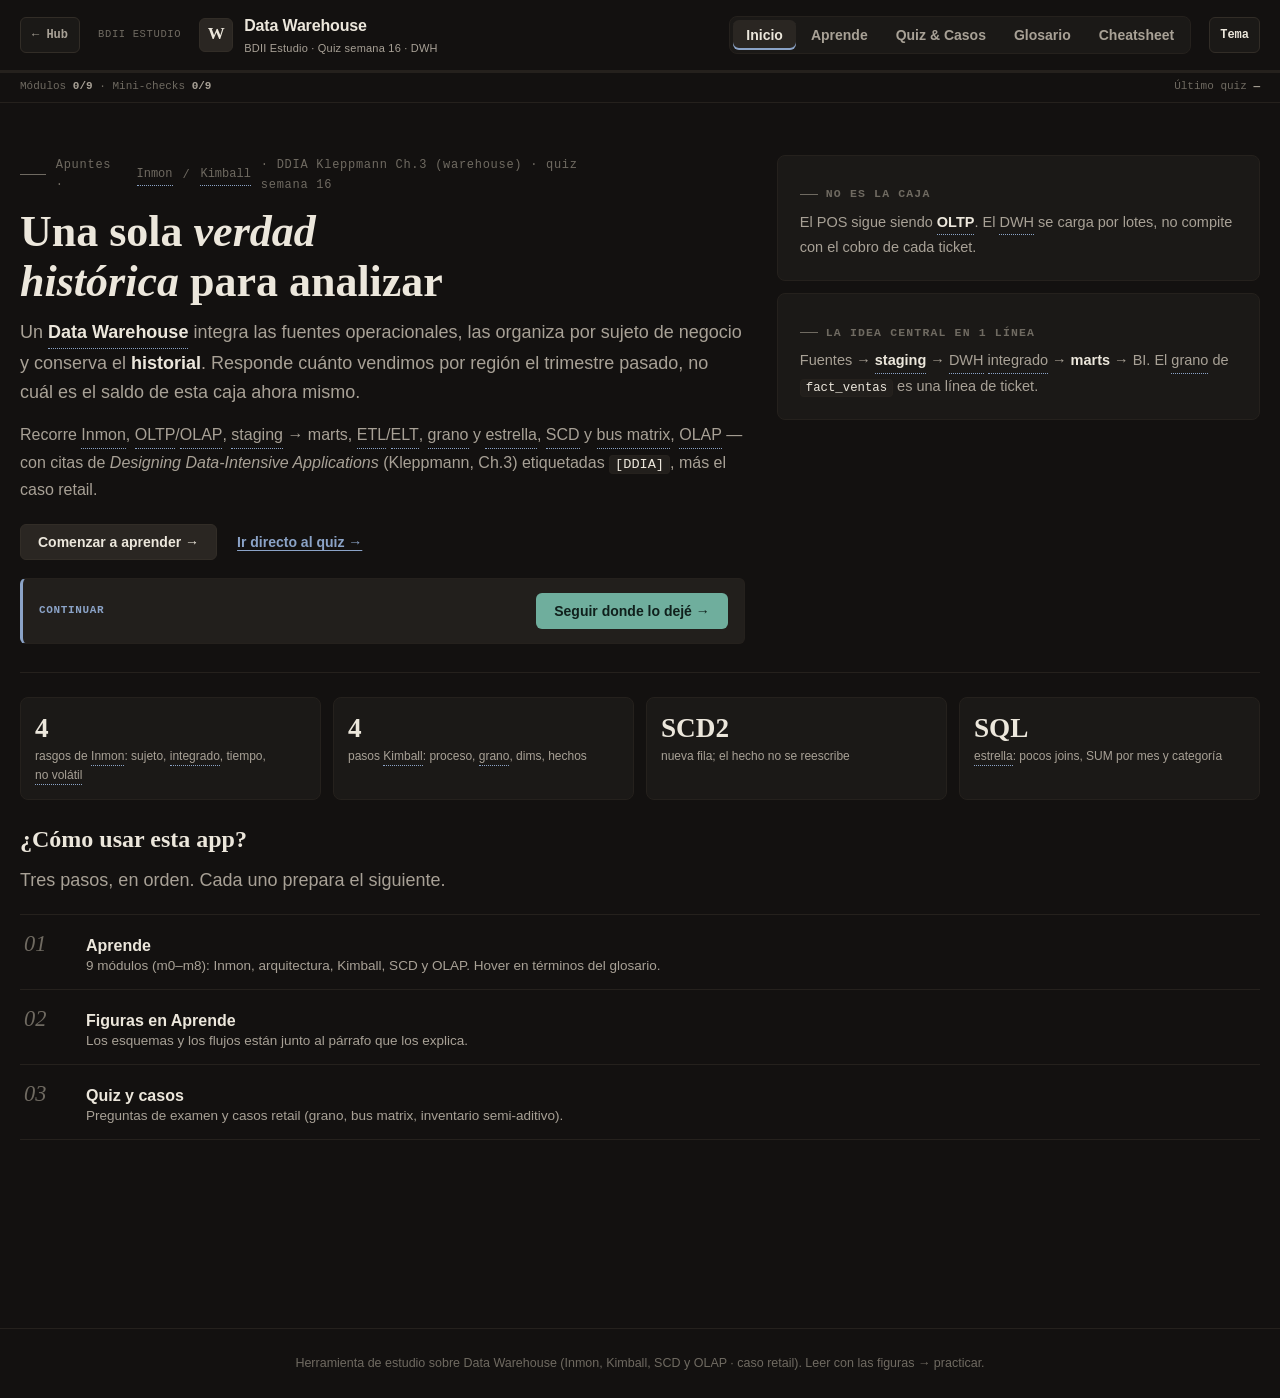
==== commit eddde046: "Merge remote-tracking branch 'origin/main' into cursor/spark-aprende-completo # Conflicts: #	spark/s" ====
--- a/dwh/dwh_app.html
+++ b/dwh/dwh_app.html
@@ -358,6 +358,7 @@
 }
 
 </style>
+  <link rel="stylesheet" href="../assets/learn-stage.css">
 </head>
 <body><a class="skip-link" href="#main">Saltar al contenido</a>
 <header>
@@ -368,7 +369,6 @@
     <nav class="tabs" id="tabs" role="tablist" aria-label="Vistas de estudio">
       <button class="tab active" role="tab" aria-selected="true" data-view="inicio">Inicio</button>
       <button class="tab" role="tab" aria-selected="false" data-view="aprende">Aprende</button>
-      <button class="tab" role="tab" aria-selected="false" data-view="animaciones">Animaciones</button>
       <button class="tab" role="tab" aria-selected="false" data-view="quiz">Quiz & Casos</button>
       <button class="tab" role="tab" aria-selected="false" data-view="glosario">Glosario</button>
       <button class="tab" role="tab" aria-selected="false" data-view="cheatsheet">Cheatsheet</button>
@@ -413,7 +413,7 @@
   <p class="lede">Tres pasos, en orden. Cada uno prepara el siguiente.</p>
   <ol class="path">
     <li><button class="path-step" onclick="go('aprende')"><span class="path-n">01</span><span><span class="path-t">Aprende</span><span class="path-d">9 módulos (m0–m8): Inmon, arquitectura, Kimball, SCD y OLAP. Hover en términos del glosario.</span></span></button></li>
-    <li><button class="path-step" onclick="go('animaciones')"><span class="path-n">02</span><span><span class="path-t">Animaciones</span><span class="path-d">Pipeline, OLTP/OLAP, estrella, SCD Type 2, cubo OLAP y ETL vs ELT.</span></span></button></li>
+    <li><button class="path-step" onclick="go('aprende')"><span class="path-n">02</span><span><span class="path-t">Figuras en Aprende</span><span class="path-d">Los esquemas y los flujos están junto al párrafo que los explica.</span></span></button></li>
     <li><button class="path-step" onclick="go('quiz')"><span class="path-n">03</span><span><span class="path-t">Quiz y casos</span><span class="path-d">Preguntas de examen y casos retail (grano, bus matrix, inventario semi-aditivo).</span></span></button></li>
   </ol>
 </section>
@@ -422,41 +422,6 @@
   <h2>Aprende Data Warehouse desde cero</h2>
   <p class="lede">Sigue los módulos en orden. Fuente: apuntes de Data Warehouse (Inmon, Kimball, grano, SCD, OLAP) y el caso retail. Los términos con <strong>subrayado punteado</strong> abren el glosario. Los <strong>Trade-off</strong> son los que más caen en el quiz.</p>
   <div class="aprende-layout"><nav class="module-nav" id="moduleNav"></nav><div class="module-content" id="moduleContent"></div></div>
-</section>
-<section id="view-animaciones" class="view">
-  <span class="kicker">Laboratorio visual</span>
-  <h2>Animaciones interactivas</h2>
-  <p class="lede">Pipeline del almacén, OLTP frente a OLAP, estrella, SCD Type 2, cubo y ETL/ELT. Cada animación tiene play/paso y narrador.</p>
-  <div class="card accent-blue" id="anim-pipeline"><h3>1 · Pipeline: fuentes, staging, DWH, marts, BI</h3>
-    <p style="font-size:14px;">El lote sale del POS, aterriza crudo, se integra y recién entonces alimenta el dashboard.</p>
-    <div class="controls"><button class="btn small" onclick="animPipeline.step()">Siguiente paso →</button><button class="btn small ghost" onclick="animPipeline.play()">Reproducir</button><button class="btn small ghost" onclick="animPipeline.reset()">Reiniciar</button></div>
-    <figure><svg id="svgGraph" viewBox="0 0 720 340" role="img" aria-label="Pipeline DWH"></svg><figcaption>Pipeline · <span id="graphCaption">Pulsa "Siguiente paso".</span></figcaption></figure>
-    <p class="anim-learn-link"><button class="linklike" type="button" onclick="goModule('m2')">Leer en Aprende → Módulo 2</button></p></div>
-  <div class="card accent-purple" id="anim-oltp-olap"><h3>2 · OLTP de caja frente a OLAP</h3>
-    <p style="font-size:14px;">Stock de un SKU ahora mismo, contra ventas de categoría en el trimestre.</p>
-    <div class="controls"><button class="btn small" onclick="animOltpOlap.step()">Siguiente paso →</button><button class="btn small ghost" onclick="animOltpOlap.play()">Reproducir</button><button class="btn small ghost" onclick="animOltpOlap.reset()">Reiniciar</button></div>
-    <figure><svg id="svgCheck" viewBox="0 0 720 360" role="img" aria-label="OLTP vs OLAP"></svg><figcaption>OLTP / OLAP · <span id="checkCaption">Pulsa "Siguiente paso".</span></figcaption></figure>
-    <p class="anim-learn-link"><button class="linklike" type="button" onclick="goModule('m1')">Leer en Aprende → Módulo 1</button></p></div>
-  <div class="card accent-teal" id="anim-star"><h3>3 · Estrella de FactVentas</h3>
-    <p style="font-size:14px;">Hecho al centro, dimensiones alrededor y <code>ticket_id</code> degenerado.</p>
-    <div class="controls"><button class="btn small" onclick="animStar.step()">Siguiente paso →</button><button class="btn small ghost" onclick="animStar.play()">Reproducir</button><button class="btn small ghost" onclick="animStar.reset()">Reiniciar</button></div>
-    <figure><svg id="svgEnemy" viewBox="0 0 720 300" role="img" aria-label="Esquema estrella"></svg><figcaption>Estrella · <span id="enemyCaption">Pulsa "Siguiente paso".</span></figcaption></figure>
-    <p class="anim-learn-link"><button class="linklike" type="button" onclick="goModule('m5')">Leer en Aprende → Módulo 5</button></p></div>
-  <div class="card accent-orange" id="anim-scd2"><h3>4 · SCD Type 2: Ana pasa a VIP</h3>
-    <p style="font-size:14px;">Nueva fila con vigencia. Las ventas viejas siguen en la surrogate anterior.</p>
-    <div class="controls"><button class="btn small" onclick="animScd2.step()">Siguiente paso →</button><button class="btn small ghost" onclick="animScd2.play()">Reproducir</button><button class="btn small ghost" onclick="animScd2.reset()">Reiniciar</button></div>
-    <figure><svg id="svgZookie" viewBox="0 0 720 340" role="img" aria-label="SCD Type 2"></svg><figcaption>SCD 2 · <span id="zookieCaption">Pulsa "Siguiente paso".</span></figcaption></figure>
-    <p class="anim-learn-link"><button class="linklike" type="button" onclick="goModule('m7')">Leer en Aprende → Módulo 7</button></p></div>
-  <div class="card accent-gold" id="anim-cube"><h3>5 · Operaciones OLAP</h3>
-    <p style="font-size:14px;">Roll-up, drill-down, slice, dice y pivot sobre el cubo de ventas.</p>
-    <div class="controls"><button class="btn small" onclick="animCube.step()">Siguiente paso →</button><button class="btn small ghost" onclick="animCube.play()">Reproducir</button><button class="btn small ghost" onclick="animCube.reset()">Reiniciar</button></div>
-    <figure><svg id="svgArch" viewBox="0 0 720 360" role="img" aria-label="Operaciones OLAP"></svg><figcaption>Cubo · <span id="archCaption">Pulsa "Siguiente paso".</span></figcaption></figure>
-    <p class="anim-learn-link"><button class="linklike" type="button" onclick="goModule('m8')">Leer en Aprende → Módulo 8</button></p></div>
-  <div class="card accent-pink" id="anim-etl-elt"><h3>6 · ETL frente a ELT</h3>
-    <p style="font-size:14px;">Transformar antes de cargar, o cargar crudo y transformar con SQL en el destino.</p>
-    <div class="controls"><button class="btn small" onclick="animEtlElt.step()">Siguiente paso →</button><button class="btn small ghost" onclick="animEtlElt.play()">Reproducir</button><button class="btn small ghost" onclick="animEtlElt.reset()">Reiniciar</button></div>
-    <figure><svg id="svgEtl" viewBox="0 0 720 340" role="img" aria-label="ETL vs ELT"></svg><figcaption>ETL / ELT · <span id="etlCaption">Pulsa "Siguiente paso".</span></figcaption></figure>
-    <p class="anim-learn-link"><button class="linklike" type="button" onclick="goModule('m3')">Leer en Aprende → Módulo 3</button></p></div>
 </section>
 <section id="view-quiz" class="view">
   <span class="kicker">Comprueba tu aprendizaje</span>
@@ -520,7 +485,7 @@
   <div id="cheatsheetContent"></div>
 </section>
 </main>
-<footer>Herramienta de estudio sobre Data Warehouse (Inmon, Kimball, SCD y OLAP · caso retail). Leer → animar → practicar.</footer>
+<footer>Herramienta de estudio sobre Data Warehouse (Inmon, Kimball, SCD y OLAP · caso retail). Leer con las figuras → practicar.</footer>
 <script>
 const MODULES = [
 { id:'m0', tag:'Módulo 0', accent:'gold', title:'Qué es un Data Warehouse y por qué se separa del OLTP',
@@ -1098,17 +1063,7 @@
 function prepareShuffledMCQ(opts,correctIndex,seedKey){ const indices=opts.map((_,i)=>i); const rand=seededRandom(hashSeedStr(seedKey)); for(let i=indices.length-1;i>0;i--){ const j=Math.floor(rand()*(i+1)); [indices[i],indices[j]]=[indices[j],indices[i]]; } return { opts:indices.map(ix=>opts[ix]), a:indices.indexOf(correctIndex) }; }
 function shuffledQuizItem(qi){ const q=QUIZ[qi]; return prepareShuffledMCQ(q.opts,q.a,PAPER_SHUFFLE_ID+'|quiz|'+qi); }
 function shuffledMini(m){ return prepareShuffledMCQ(m.mini.opts,m.mini.a,PAPER_SHUFFLE_ID+'|mini|'+m.id); }
-const MODULE_ANIMS = {
-  m0: [{id:'anim-oltp-olap', label:'OLTP vs OLAP'}],
-  m1: [{id:'anim-oltp-olap', label:'OLTP vs OLAP'}],
-  m2: [{id:'anim-pipeline', label:'Pipeline staging → BI'}],
-  m3: [{id:'anim-etl-elt', label:'ETL vs ELT'}],
-  m4: [{id:'anim-star', label:'Grano en la estrella'}],
-  m5: [{id:'anim-star', label:'Esquema estrella'}],
-  m6: [{id:'anim-star', label:'Hecho y dimensiones'}],
-  m7: [{id:'anim-scd2', label:'SCD Type 2'}],
-  m8: [{id:'anim-cube', label:'Operaciones OLAP'}]
-};
+const MODULE_ANIMS = {};
 const QUIZ_MODULE_HINT = {
   'Inmon':'m1', 'OLTP/OLAP':'m1', 'Arquitectura':'m2', 'ETL/ELT':'m3', 'Kimball':'m3',
   'Grain':'m4', 'Estrella':'m5', 'Medidas':'m6', 'SCD':'m7', 'OLAP':'m8', 'Lake':'m8',
@@ -1123,6 +1078,7 @@
 
 function go(view, opts){
   opts = opts || {};
+  if (view === 'animaciones') view = 'aprende';
   document.querySelectorAll('.view').forEach(v=>v.classList.remove('active'));
   const elv = $('#view-'+view);
   if (!elv) return;
@@ -1134,7 +1090,6 @@
   });
   if (!opts.keepScroll) window.scrollTo({top:0, behavior: opts.instant ? 'auto' : 'smooth'});
   if (view==='quiz' && !quiz.rendered) quiz.render();
-  if (view==='animaciones' && !animsRendered) initAnims();
   if (view==='quiz' && opts.panel) setQuizPanel(opts.panel);
   if (view==='animaciones' && opts.animId) {
     requestAnimationFrame(()=>{
@@ -1209,7 +1164,7 @@
   } else if (lastView.view === 'quiz') {
     detail = '<strong>Quiz</strong> — modo ' + (lastView.mode||'estudio') + (quizWrong.length ? ' · ' + quizWrong.length + ' falladas guardadas' : '') + (quizScores.length ? ' · último ' + quizScores[quizScores.length-1] + '%' : '');
   } else if (lastView.view === 'animaciones') {
-    detail = '<strong>Animaciones</strong> — laboratorio visual';
+    detail = '<strong>Aprende</strong> — figuras junto al texto';
   } else if (lastView.view === 'glosario') {
     detail = '<strong>Glosario</strong>';
   } else if (lastView.view === 'cheatsheet') {
@@ -1942,5 +1897,7 @@
   else if (parts[0]==='cheatsheet') go('cheatsheet', {instant:true});
 })();
 </script>
+<script src="../assets/gsap.min.js"></script>
+<script src="../assets/learn-stage.js"></script>
 </body>
 </html>
--- a/assets/learn-stage.css
+++ b/assets/learn-stage.css
@@ -0,0 +1,138 @@
+/* Figuras dentro de Aprende. Misma paleta Study-desk; solo transform y opacity en lo animado. */
+.learn-fig{
+  margin:16px 0 20px;
+  padding:14px 14px 12px;
+  background:var(--bg);
+  border:1px solid var(--border-soft);
+  border-radius:8px;
+  max-width:100%;
+  scroll-margin-top:88px;
+}
+.learn-fig.will-wake{opacity:0; transform:translateY(8px);}
+.learn-fig.is-awake{opacity:1; transform:none; transition:opacity .4s cubic-bezier(.16,1,.3,1), transform .4s cubic-bezier(.16,1,.3,1);}
+.lv-kicker{font-family:var(--mono); font-size:11px; letter-spacing:.08em; text-transform:uppercase; color:var(--dim); font-weight:700; margin:0 0 4px;}
+.lv-title{font-family:var(--display); font-size:1.15rem; margin:0 0 8px; color:var(--text); line-height:1.3;}
+.lv-help{margin:0 0 10px; font-size:13.5px; color:var(--muted); max-width:78ch;}
+.lv-tabs{display:flex; flex-wrap:wrap; gap:6px; margin:0 0 10px;}
+.lv-tabs .btn.is-on{border-color:var(--gold); color:var(--text); background:var(--surface3);}
+.lv-panel{min-height:72px; transition:opacity .2s linear;}
+.lv-narr{margin:10px 0 0; font-size:14px; color:var(--text); min-height:1.4em;}
+.lv-narr b{color:var(--text);}
+
+/* Tablas que parecen tablas */
+.db-clip{overflow:auto; max-width:100%; border:1px solid var(--border-soft); border-radius:6px; background:var(--surface);}
+.schema-board{position:relative; width:1000px; height:760px;}
+.schema-wires{position:absolute; inset:0; width:100%; height:100%; overflow:visible; z-index:0; pointer-events:none;}
+.schema-wires path{fill:none; stroke:var(--dim); stroke-width:1.5; opacity:.85;}
+.schema-wires path.is-hot{stroke:var(--gold); stroke-width:2.4; opacity:1;}
+.schema-wires.is-dim path{opacity:.18;}
+.schema-wires.is-dim path.is-hot{opacity:1;}
+.db-wrap{position:absolute; left:0; top:0; width:232px; z-index:1; transform-origin:center top;}
+.db-wrap.is-dragging{z-index:3;}
+.dbtbl{background:var(--surface2); border:1px solid var(--border); border-radius:6px; overflow:hidden; box-shadow:0 1px 0 rgba(0,0,0,.25);}
+.dbtbl.fact{border-color:color-mix(in srgb, var(--gold) 55%, var(--border));}
+.dbtbl.dim{border-color:color-mix(in srgb, var(--teal) 45%, var(--border));}
+.dbtbl-head{display:flex; align-items:center; gap:8px; padding:6px 8px; background:var(--surface3); border-bottom:1px solid var(--border-soft);}
+.dbtbl-drag{
+  flex:1; text-align:left; border:0; background:transparent; color:var(--text);
+  font-family:var(--mono); font-size:12px; font-weight:700; cursor:grab; padding:2px 0;
+}
+.dbtbl-drag:active{cursor:grabbing;}
+.dbtbl-drag:focus-visible{outline:none; box-shadow:var(--ring); border-radius:4px;}
+.dbtbl-kind{font-family:var(--mono); font-size:10px; letter-spacing:.06em; text-transform:uppercase; color:var(--dim);}
+.dbtbl table{margin:0; border:0; border-radius:0; font-size:11px; width:100%;}
+.dbtbl th,.dbtbl td{padding:3px 6px; border-bottom:1px solid var(--border-soft);}
+.dbtbl tr:last-child td{border-bottom:0;}
+.dbtbl .mark{font-family:var(--mono); font-size:9px; font-weight:700; letter-spacing:.04em; width:28px;}
+.dbtbl tr.is-pk .mark{color:var(--gold);}
+.dbtbl tr.is-fk{cursor:pointer;}
+.dbtbl tr.is-fk .mark{color:var(--blue);}
+.dbtbl tr.is-rel{background:color-mix(in srgb, var(--gold) 18%, transparent);}
+.dbtbl tr.is-leaving{opacity:.35;}
+.dbtbl-rows{border-top:1px solid var(--border); background:var(--bg); padding:6px 8px 8px;}
+.dbtbl-rows p{margin:0 0 4px; font-family:var(--mono); font-size:9px; letter-spacing:.08em; text-transform:uppercase; color:var(--dim);}
+.db-sample{list-style:none; margin:0; padding:0;}
+.db-sample li{font-family:var(--mono); font-size:10.5px; color:var(--muted); line-height:1.45; font-variant-numeric:tabular-nums;}
+.db-sample b{color:var(--text); font-weight:650;}
+.lv-legend{display:flex; gap:14px; flex-wrap:wrap; margin:8px 0 0; font-family:var(--mono); font-size:11px; color:var(--muted);}
+.lv-legend i{font-style:normal; font-weight:700; margin-right:4px;}
+.lv-legend .pk{color:var(--gold);} .lv-legend .fk{color:var(--blue);}
+
+/* Cubo */
+.olap-layout{display:grid; grid-template-columns:minmax(0,1fr) 220px; gap:12px; align-items:start;}
+@media(max-width:860px){.olap-layout{grid-template-columns:1fr;}}
+.olap-scene{
+  height:440px; perspective:980px; display:grid; place-items:center;
+  background:var(--surface); border:1px solid var(--border-soft); border-radius:6px;
+  touch-action:none; cursor:grab; position:relative; overflow:hidden;
+}
+.olap-scene:active{cursor:grabbing;}
+.olap-scene:focus-visible{outline:none; box-shadow:var(--ring);}
+.olap-world{position:relative; width:0; height:0; transform-style:preserve-3d; transition:transform .45s cubic-bezier(.16,1,.3,1);}
+.olap-scene.is-dragging .olap-world{transition:none;}
+.cubie{
+  position:absolute; width:var(--cell); height:var(--cell);
+  margin-left:calc(var(--cell) / -2); margin-top:calc(var(--cell) / -2);
+  transform-style:preserve-3d;
+  transition:transform .4s cubic-bezier(.16,1,.3,1), opacity .3s linear;
+}
+.face{
+  position:absolute; inset:0; display:flex; flex-direction:column; align-items:center; justify-content:center;
+  gap:2px; padding:2px; text-align:center;
+  background:color-mix(in srgb, var(--face) 34%, var(--surface));
+  border:1px solid color-mix(in srgb, var(--face) 72%, var(--border));
+  color:var(--text); font-family:var(--sans); font-size:9px; line-height:1.15;
+  backface-visibility:hidden; -webkit-backface-visibility:hidden;
+}
+.face b{font-family:var(--mono); font-size:9px; font-weight:700;}
+.f-front{transform:translateZ(calc(var(--cell) / 2));}
+.f-back{transform:rotateY(180deg) translateZ(calc(var(--cell) / 2));}
+.f-right{transform:rotateY(90deg) translateZ(calc(var(--cell) / 2));}
+.f-left{transform:rotateY(-90deg) translateZ(calc(var(--cell) / 2));}
+.f-top{transform:rotateX(90deg) translateZ(calc(var(--cell) / 2));}
+.f-bot{transform:rotateX(-90deg) translateZ(calc(var(--cell) / 2));}
+.cubie.is-hot .face{background:color-mix(in srgb, var(--face) 58%, var(--surface2));}
+.axis-tag{
+  position:absolute; left:0; top:0; white-space:nowrap;
+  font-family:var(--mono); font-size:11px; font-weight:700; letter-spacing:.04em;
+  color:var(--tag); background:var(--surface2); border:1px solid var(--border);
+  padding:3px 7px; border-radius:4px; transform-style:preserve-3d;
+}
+.olap-side .lv-read{font-size:14px; color:var(--text); min-height:3.2em; margin:0 0 8px;}
+.olap-side select{
+  width:100%; margin:0 0 8px; background:var(--surface); color:var(--text);
+  border:1px solid var(--border); border-radius:6px; padding:6px 8px; font:13px var(--sans);
+}
+.olap-legend{display:flex; flex-direction:column; gap:4px; margin-top:8px; font-size:12px; color:var(--muted);}
+.olap-legend span::before{content:""; display:inline-block; width:8px; height:8px; margin-right:6px; border-radius:2px; background:var(--sw); vertical-align:middle;}
+.olap-table{width:100%; margin-top:8px; font-size:12px;}
+.olap-table td,.olap-table th{padding:4px 6px;}
+
+/* Chips de Spark y protocolos */
+.lv-row{display:flex; flex-wrap:wrap; gap:8px; align-items:stretch;}
+.lv-col{flex:1; min-width:140px; background:var(--surface); border:1px solid var(--border-soft); border-radius:6px; padding:8px;}
+.lv-col h4{margin:0 0 6px; font-family:var(--mono); font-size:11px; letter-spacing:.06em; text-transform:uppercase; color:var(--dim); font-weight:700;}
+.chip{
+  display:inline-flex; align-items:center; justify-content:center;
+  min-width:28px; height:22px; padding:0 6px; margin:2px;
+  border-radius:4px; border:1px solid var(--border); background:var(--surface3);
+  font-family:var(--mono); font-size:11px; color:var(--text);
+}
+.chip.dim{opacity:.28;}
+.chip.go{animation:lv-go .7s cubic-bezier(.16,1,.3,1) both;}
+@keyframes lv-go{from{transform:translateX(0); opacity:.35;} to{transform:translateX(36px); opacity:1;}}
+.core{width:36px; height:28px; display:inline-grid; place-items:center; margin:3px; border-radius:4px; border:1px solid var(--border); font-family:var(--mono); font-size:11px; color:var(--dim); background:var(--surface);}
+.core.on{color:#1a1408; background:var(--gold); border-color:transparent;}
+.core.ram{background:var(--orange); color:#1a1408; border-color:transparent;}
+.plan{font-family:var(--mono); font-size:12.5px; line-height:1.7; margin:0; color:var(--muted);}
+.plan .now{color:var(--text); background:color-mix(in srgb, var(--blue) 16%, transparent);}
+.tweet{font-family:var(--mono); font-size:13px; color:var(--text); background:var(--surface); border:1px solid var(--border-soft); border-radius:6px; padding:8px 10px;}
+.proto{display:flex; flex-direction:column; gap:4px;}
+.proto div{display:flex; gap:8px; align-items:baseline; padding:4px 6px; border-radius:4px; color:var(--muted); font-size:13px;}
+.proto div.on{background:var(--surface2); color:var(--text);}
+.proto .n{font-family:var(--mono); color:var(--gold); width:1.4em;}
+
+@media (prefers-reduced-motion: reduce){
+  .learn-fig.will-wake,.learn-fig.is-awake{opacity:1; transform:none; transition:none;}
+  .lv-panel,.cubie,.olap-world,.chip.go{animation:none !important; transition:none !important;}
+}
